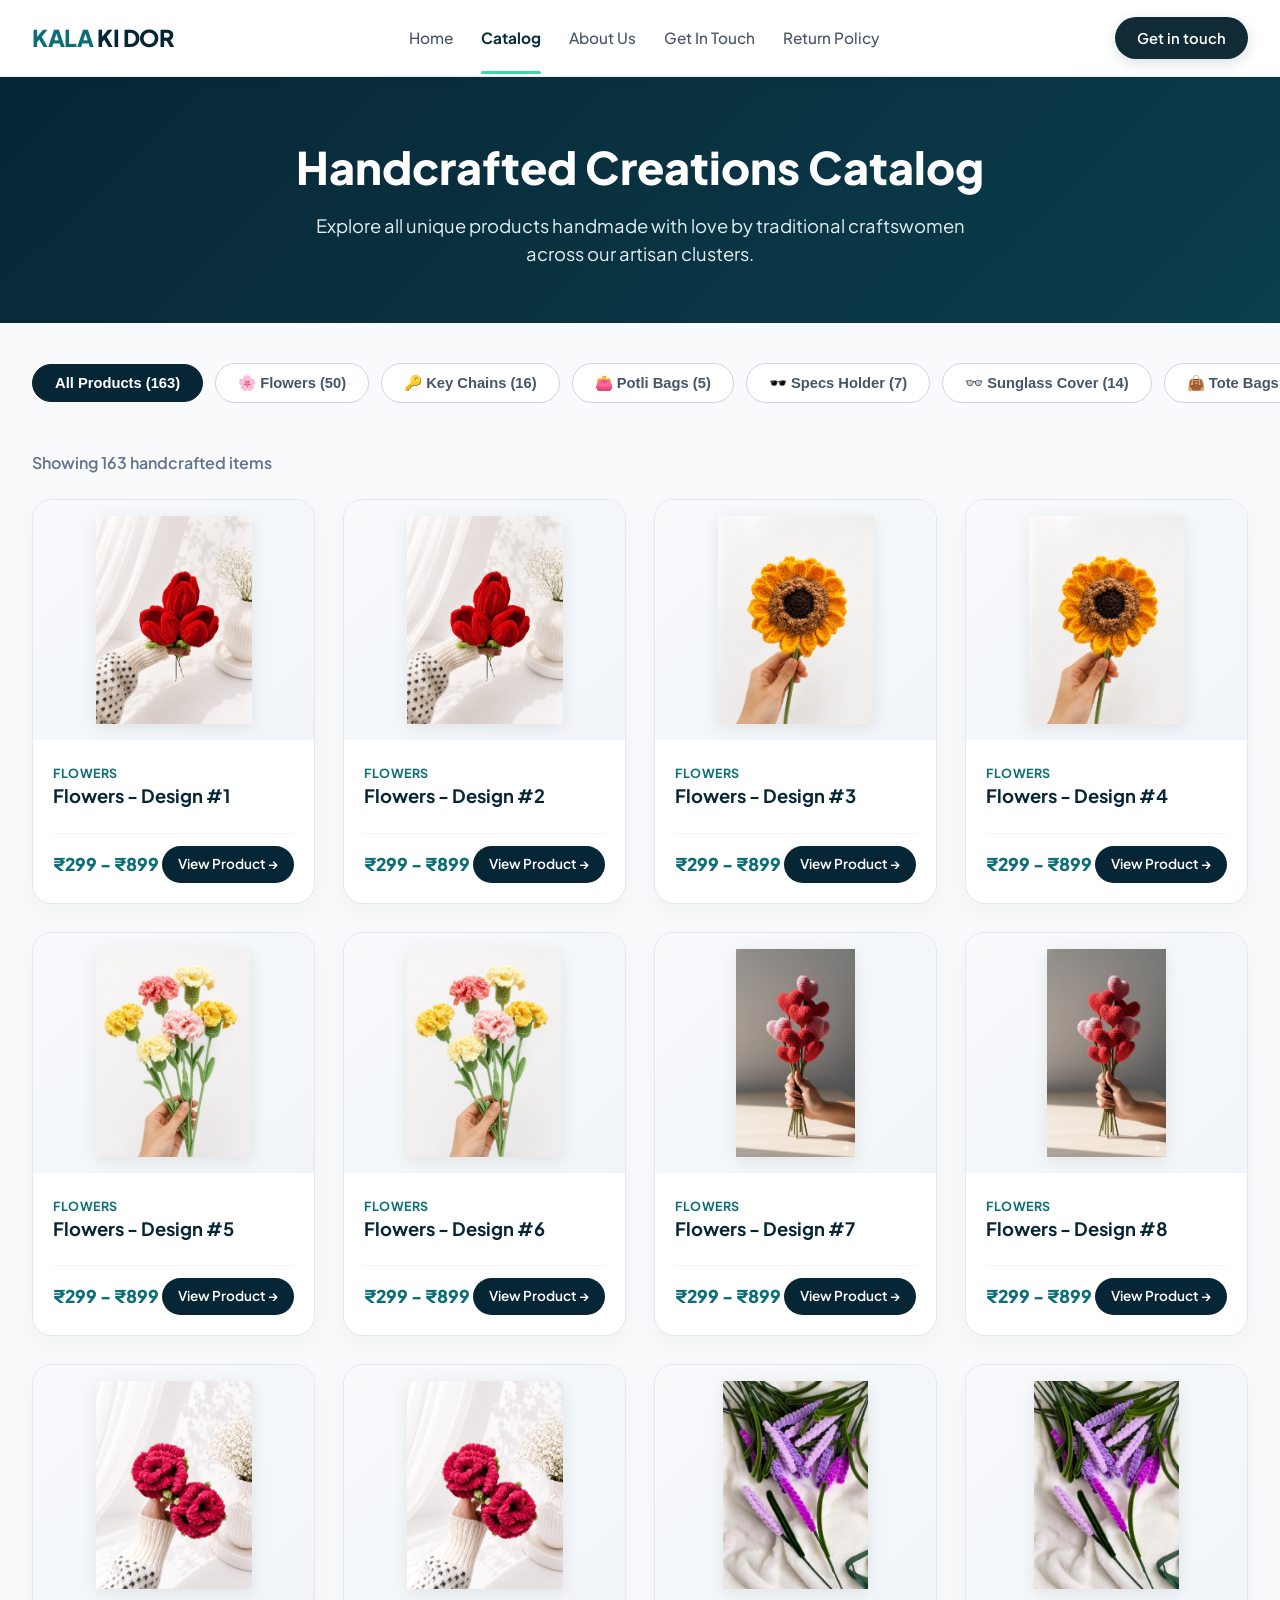
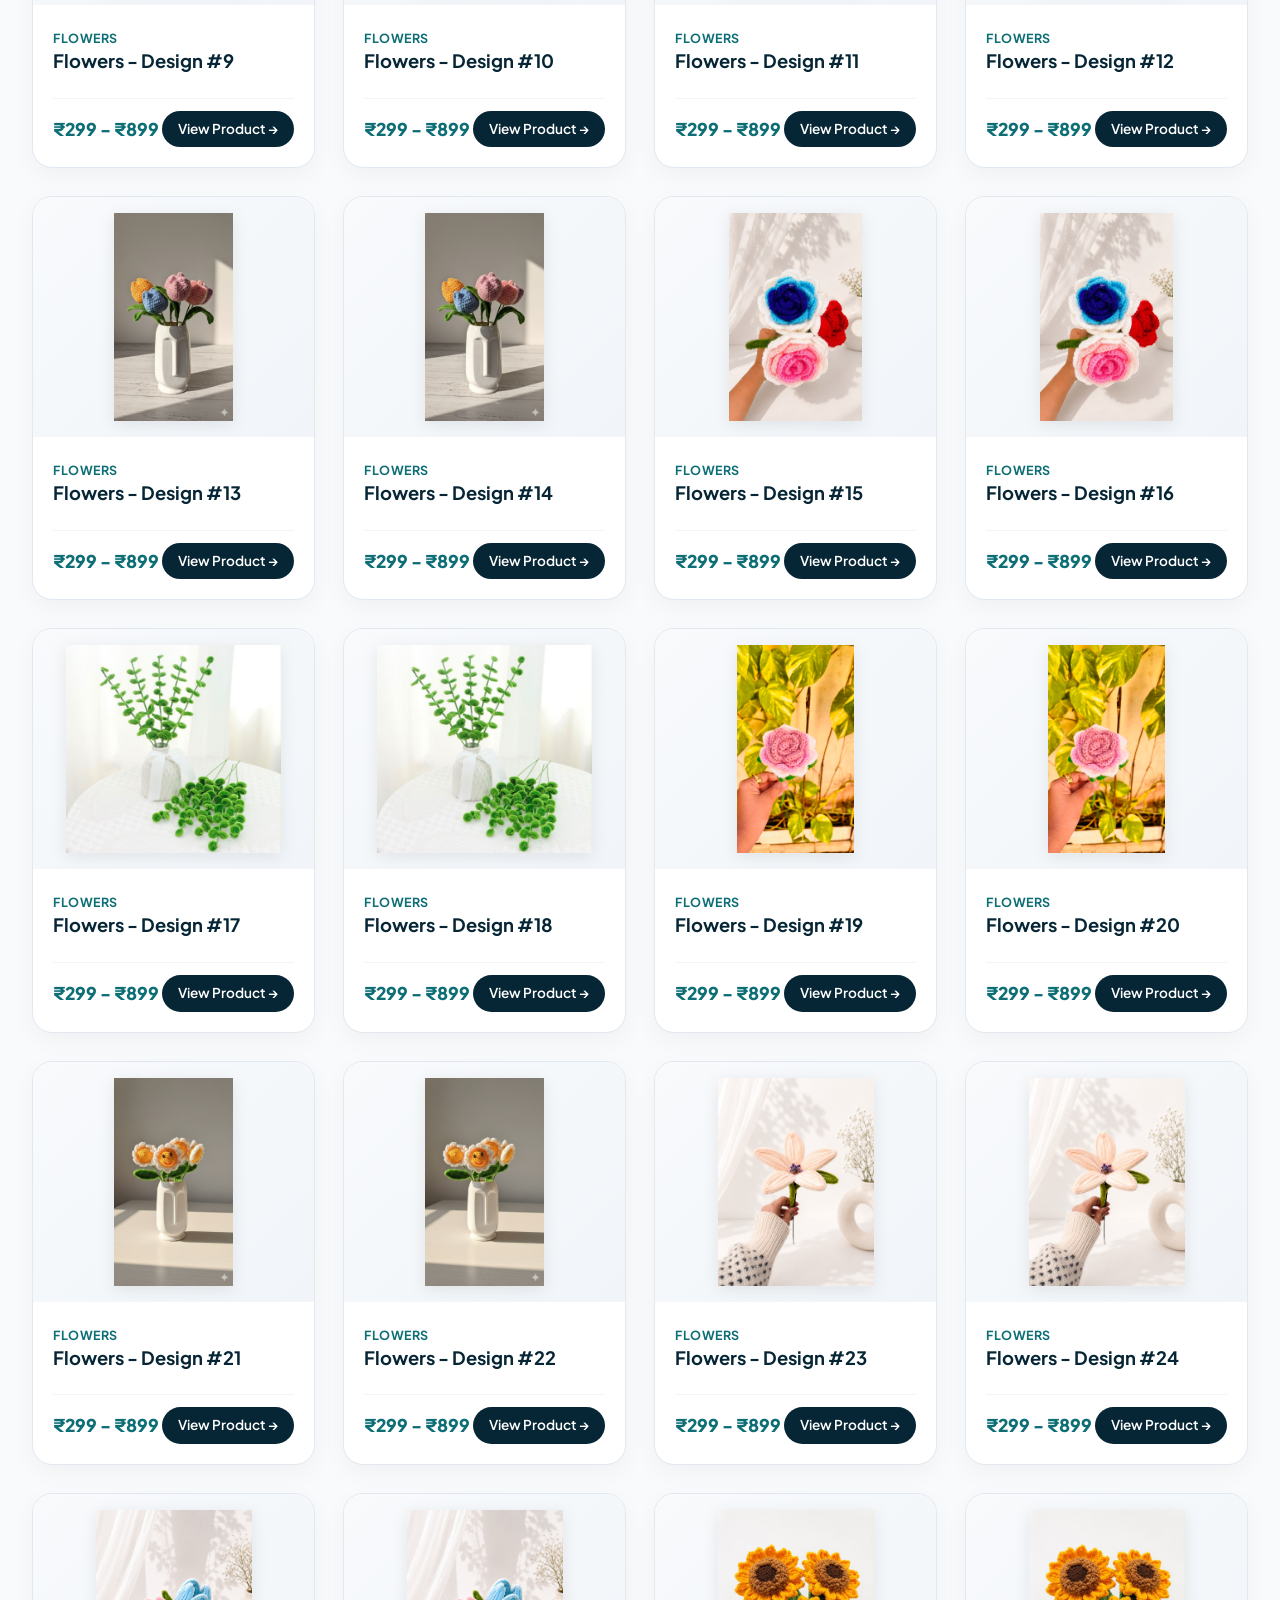
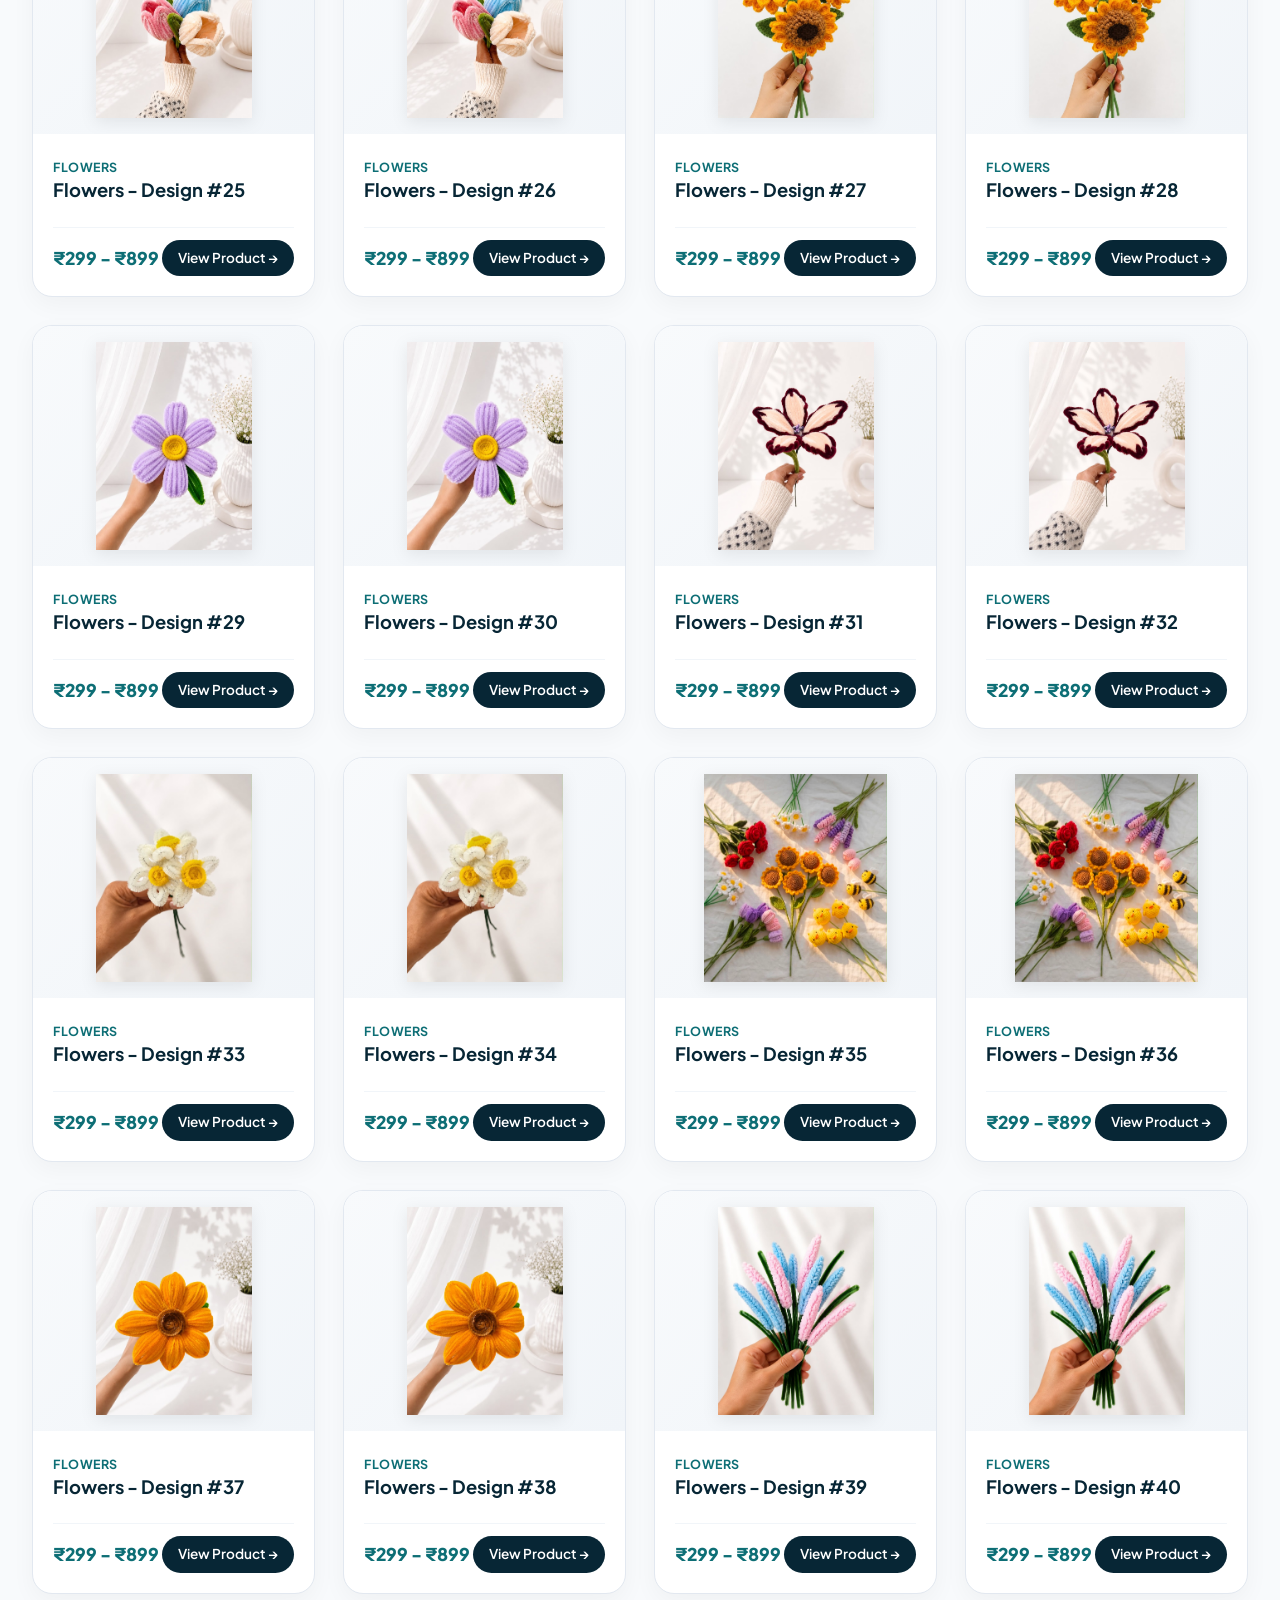
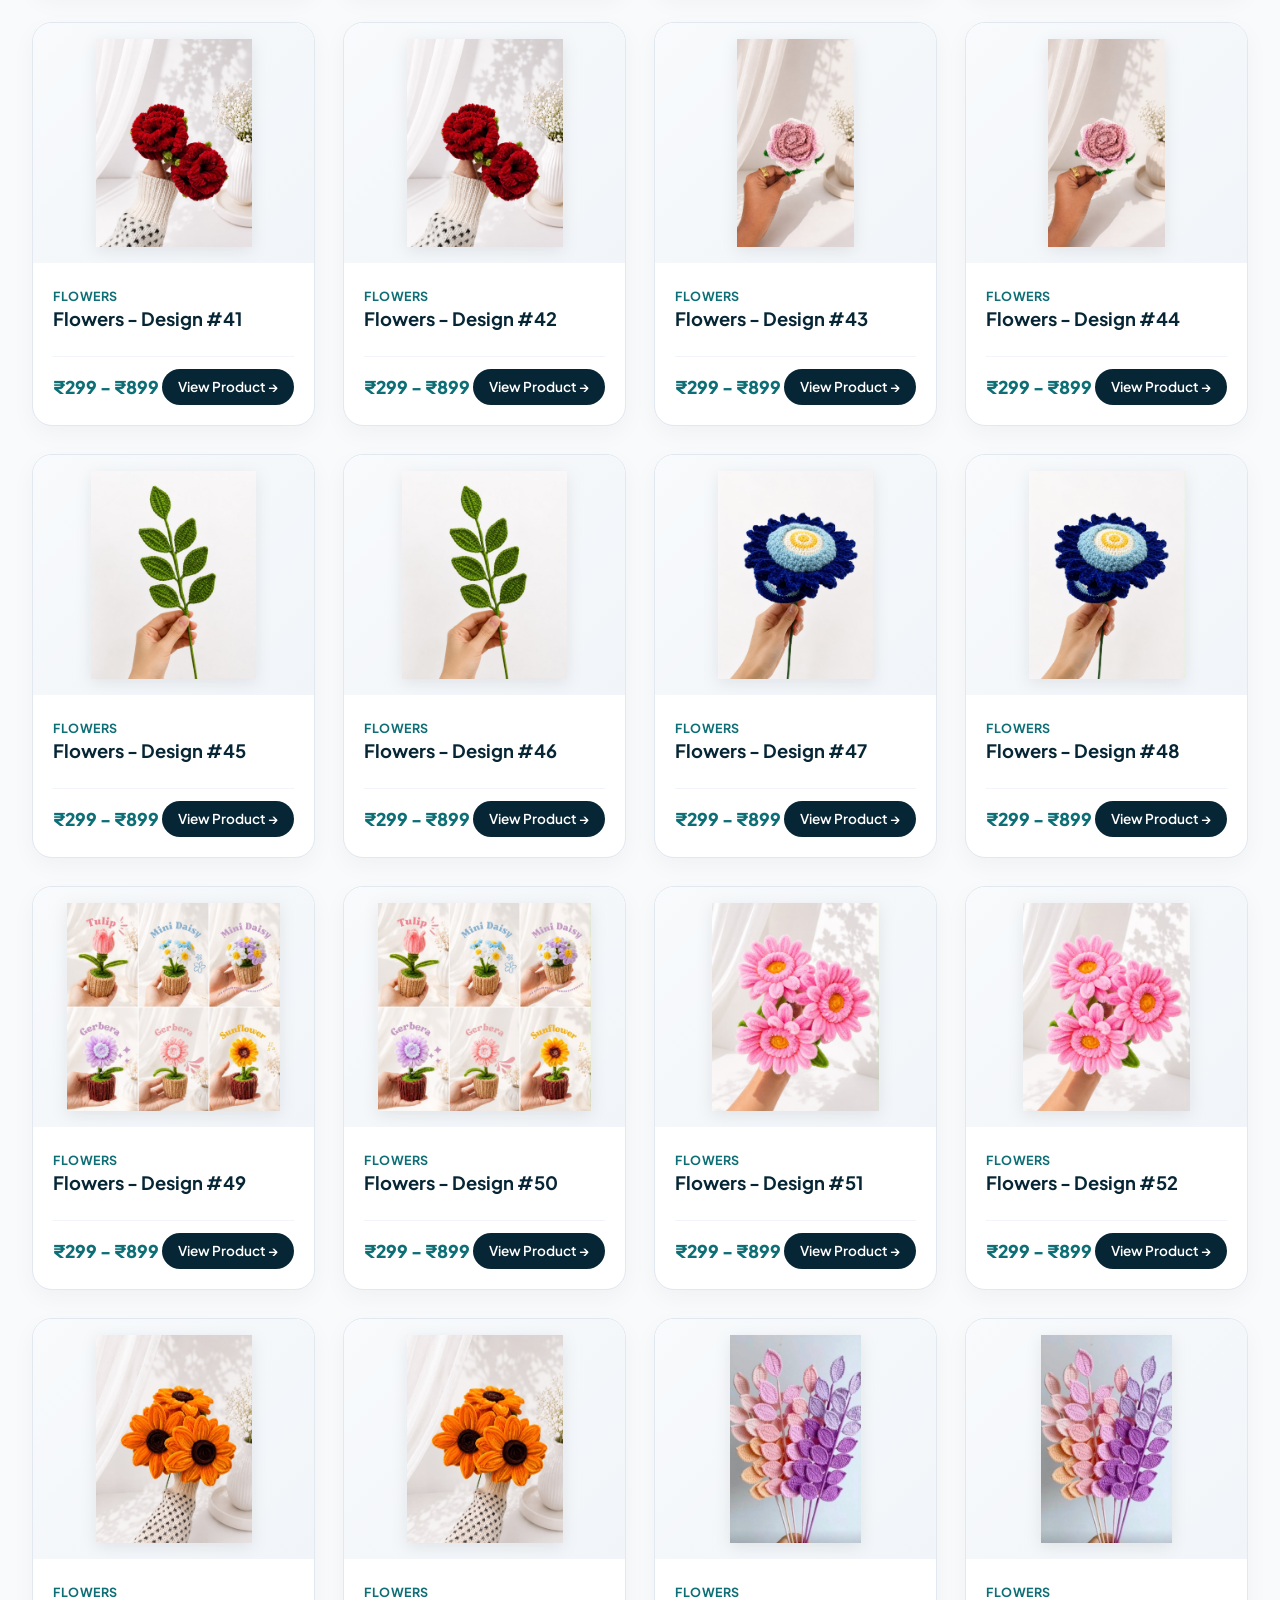
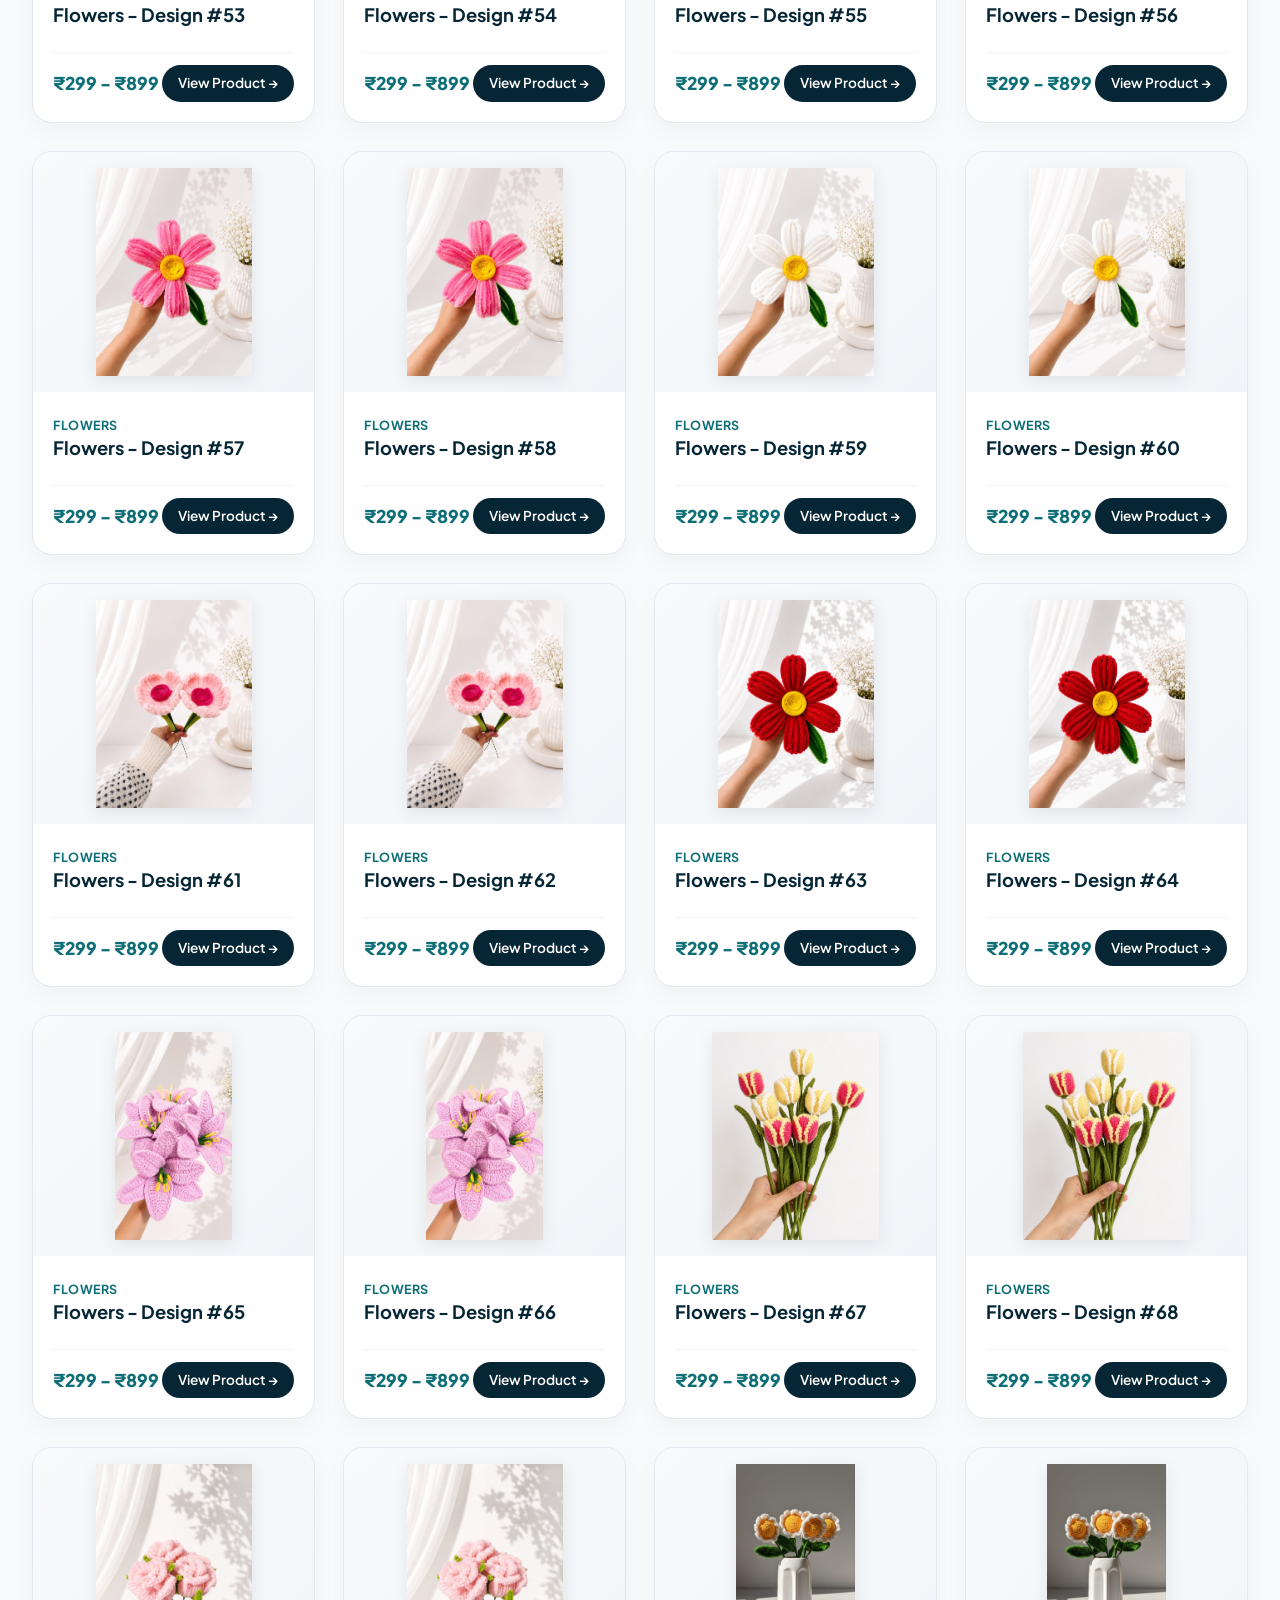
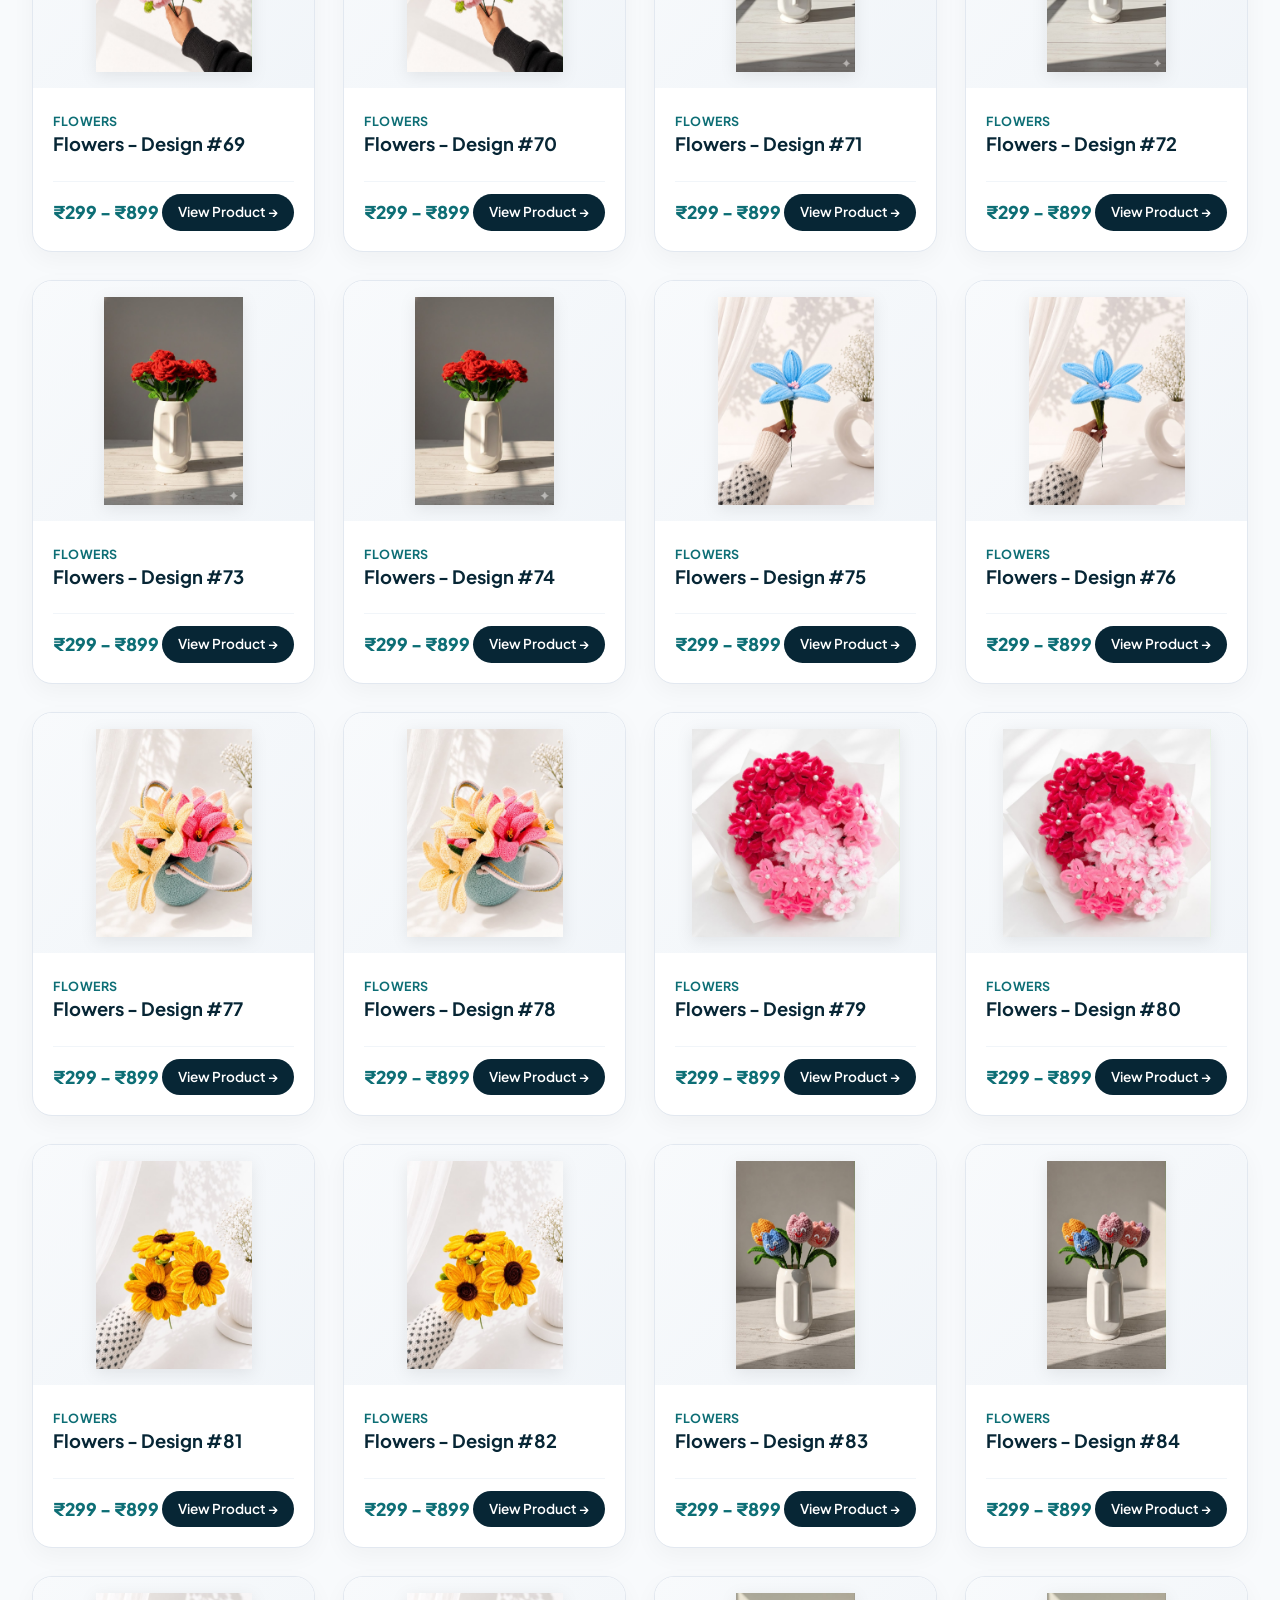
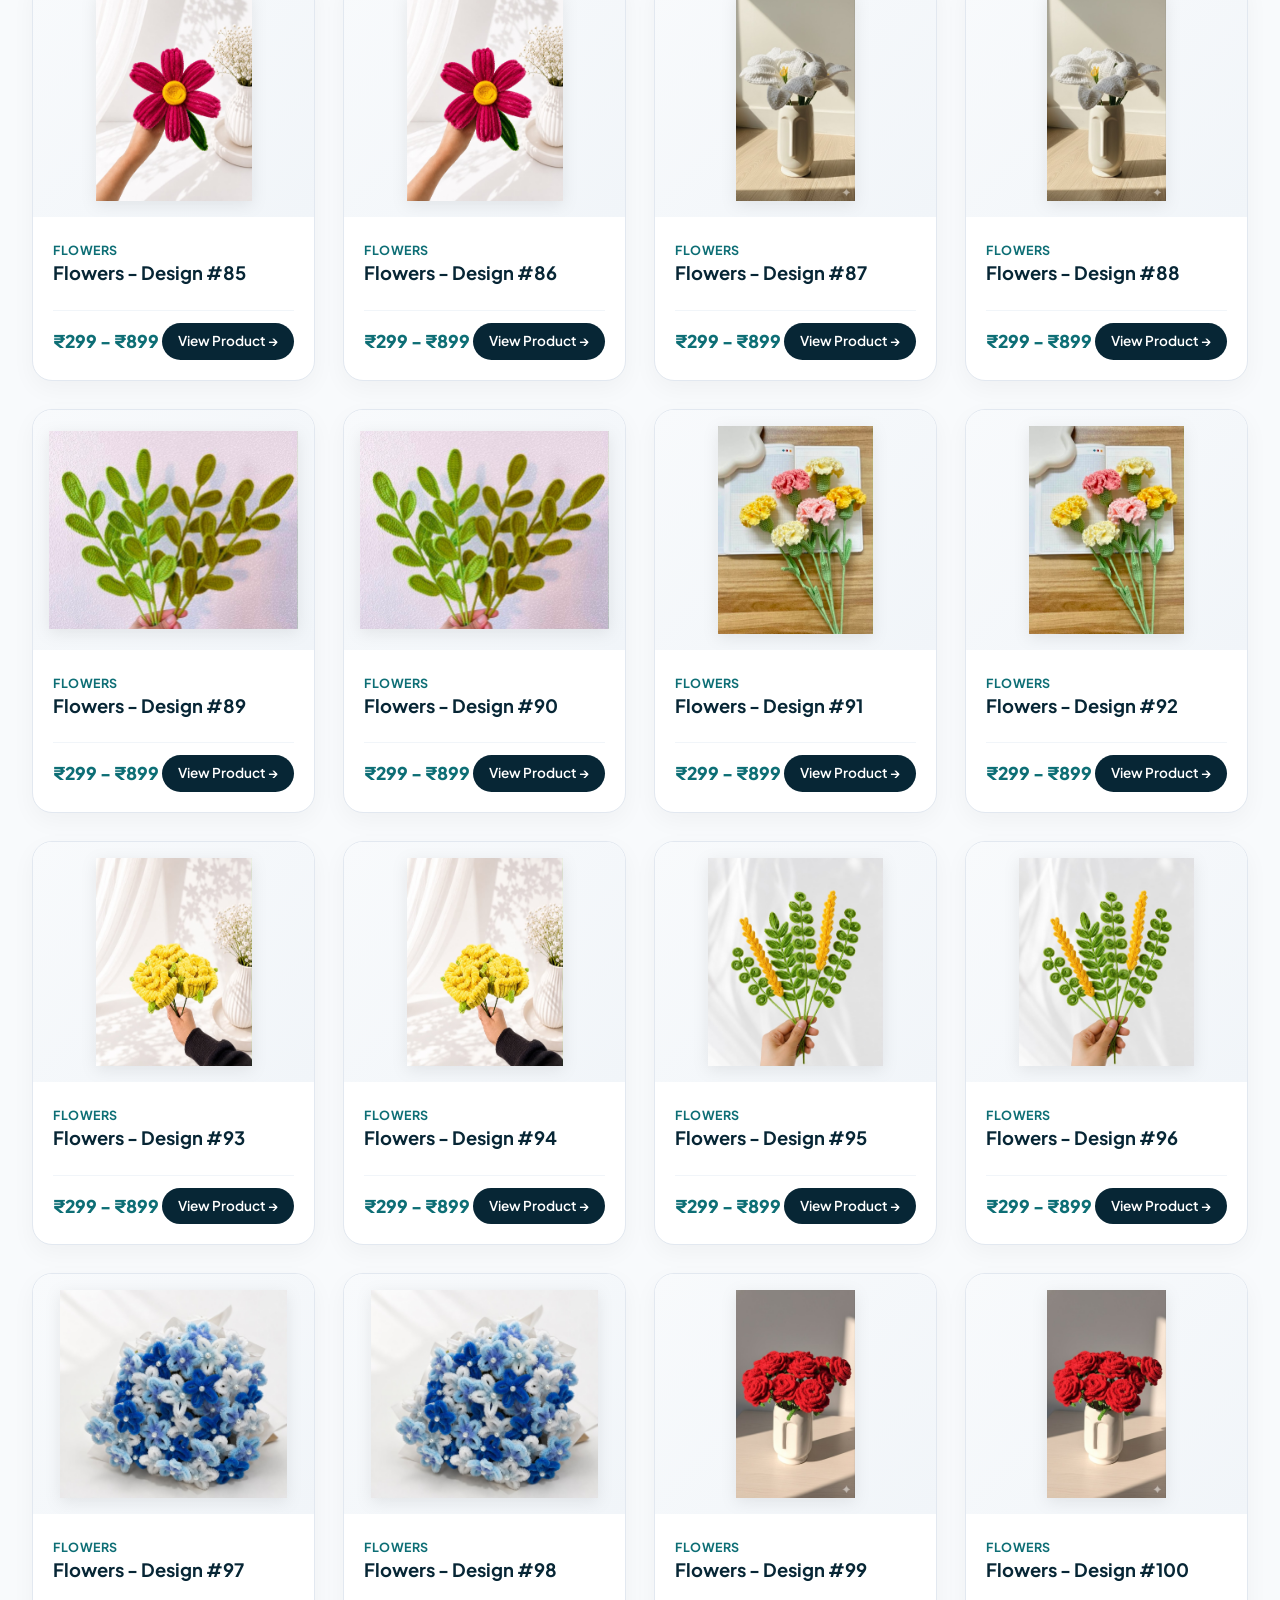
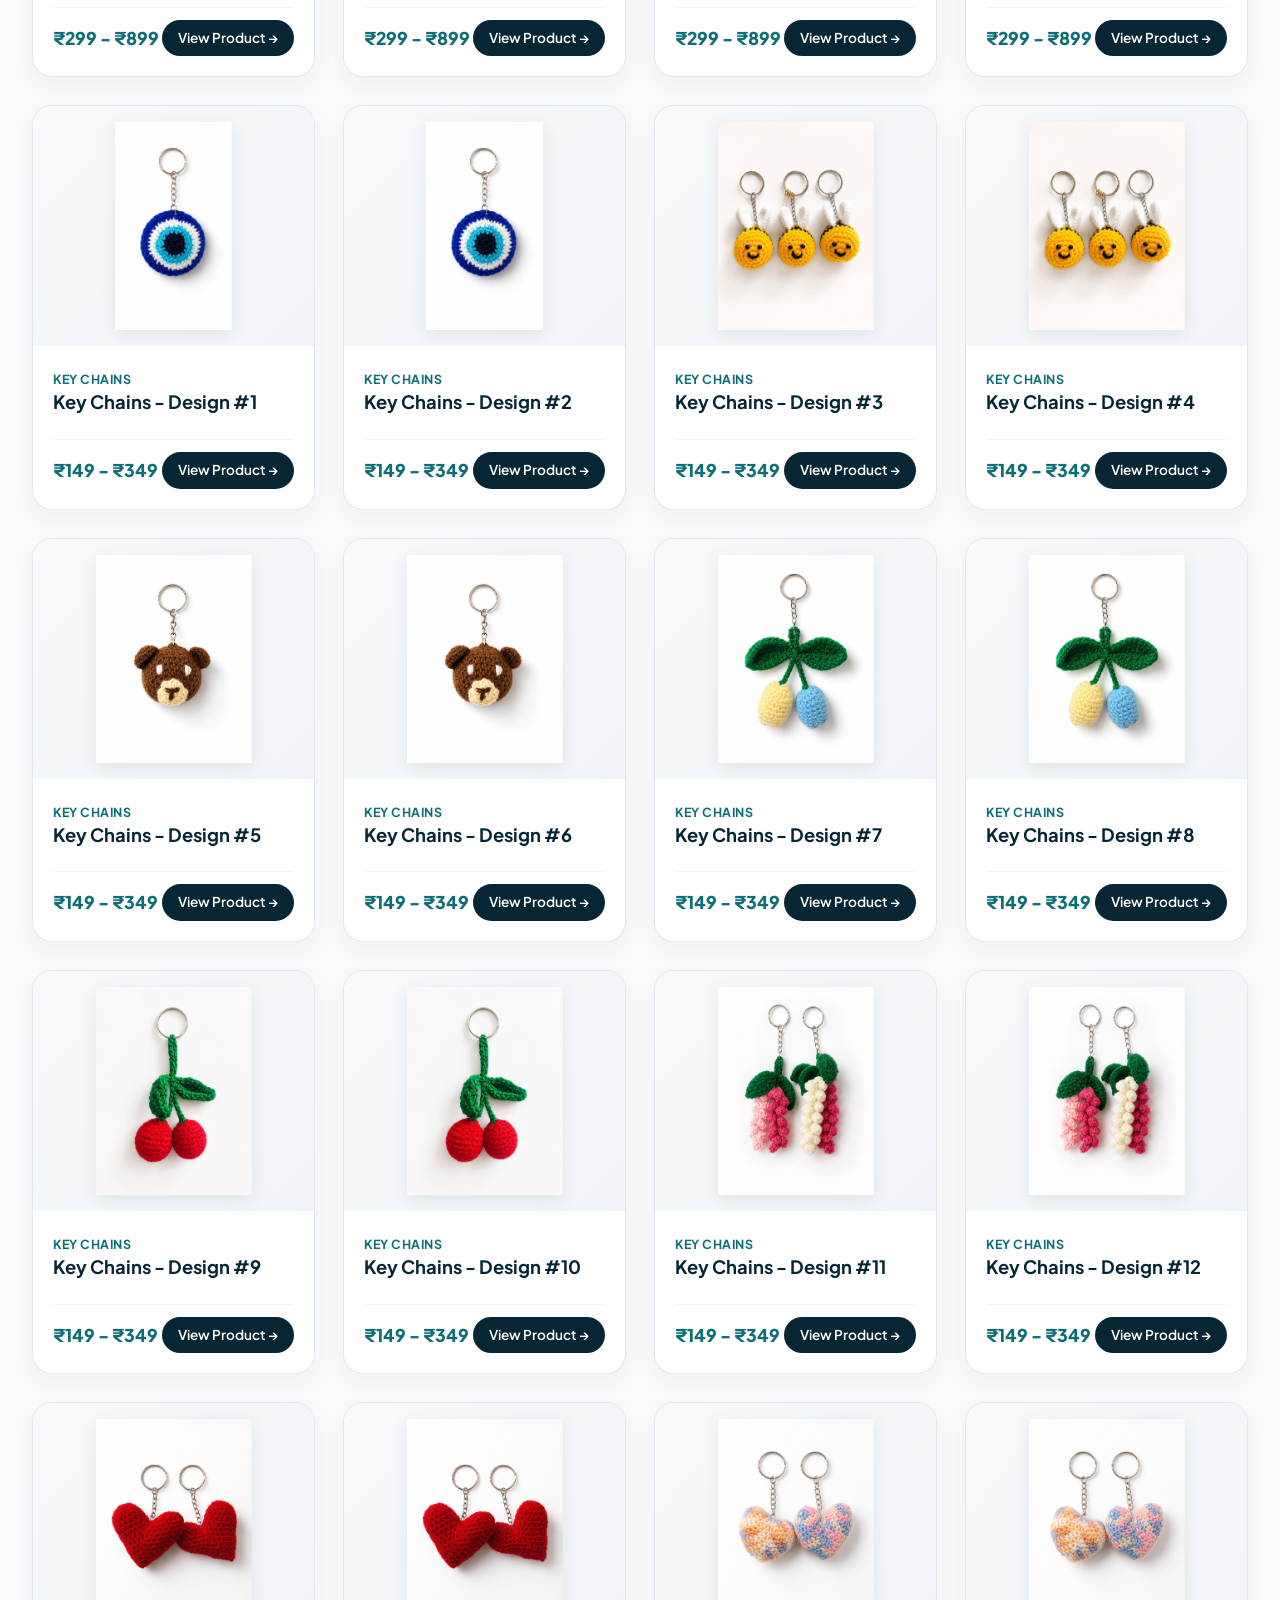
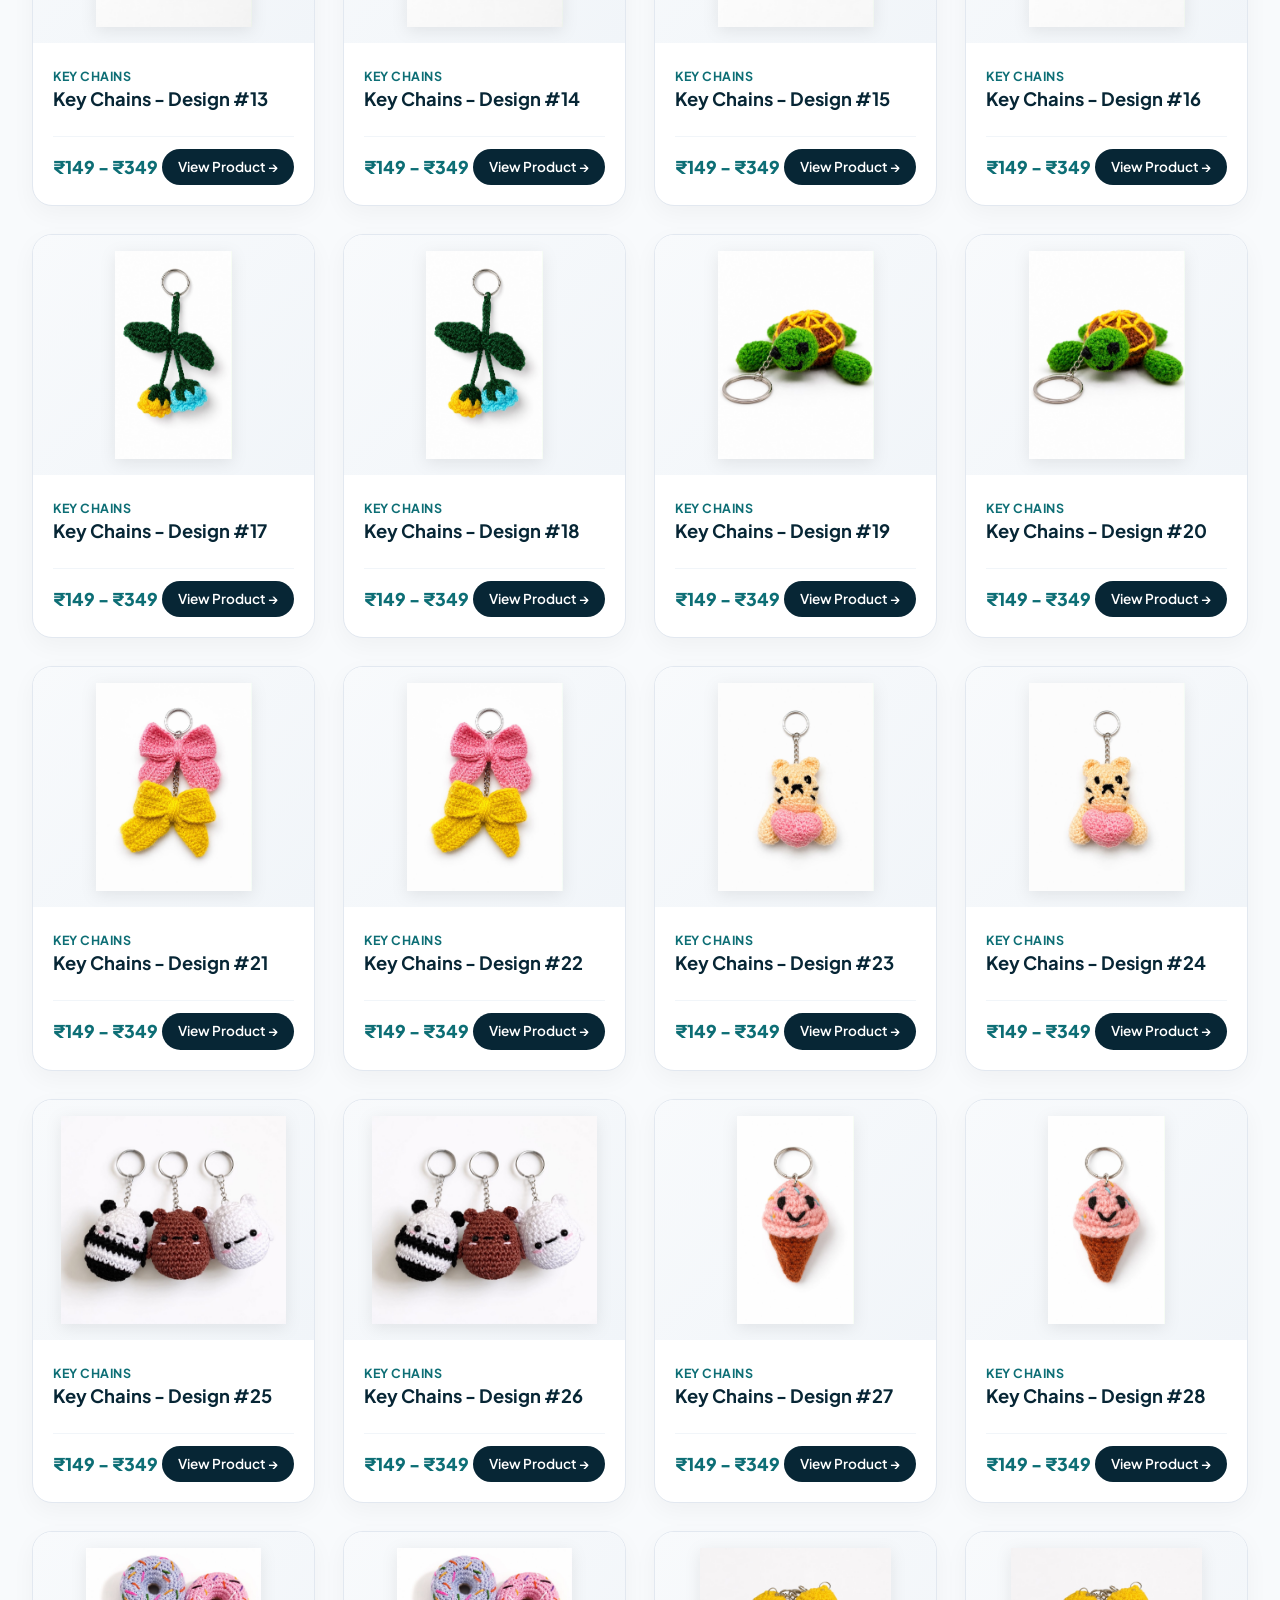
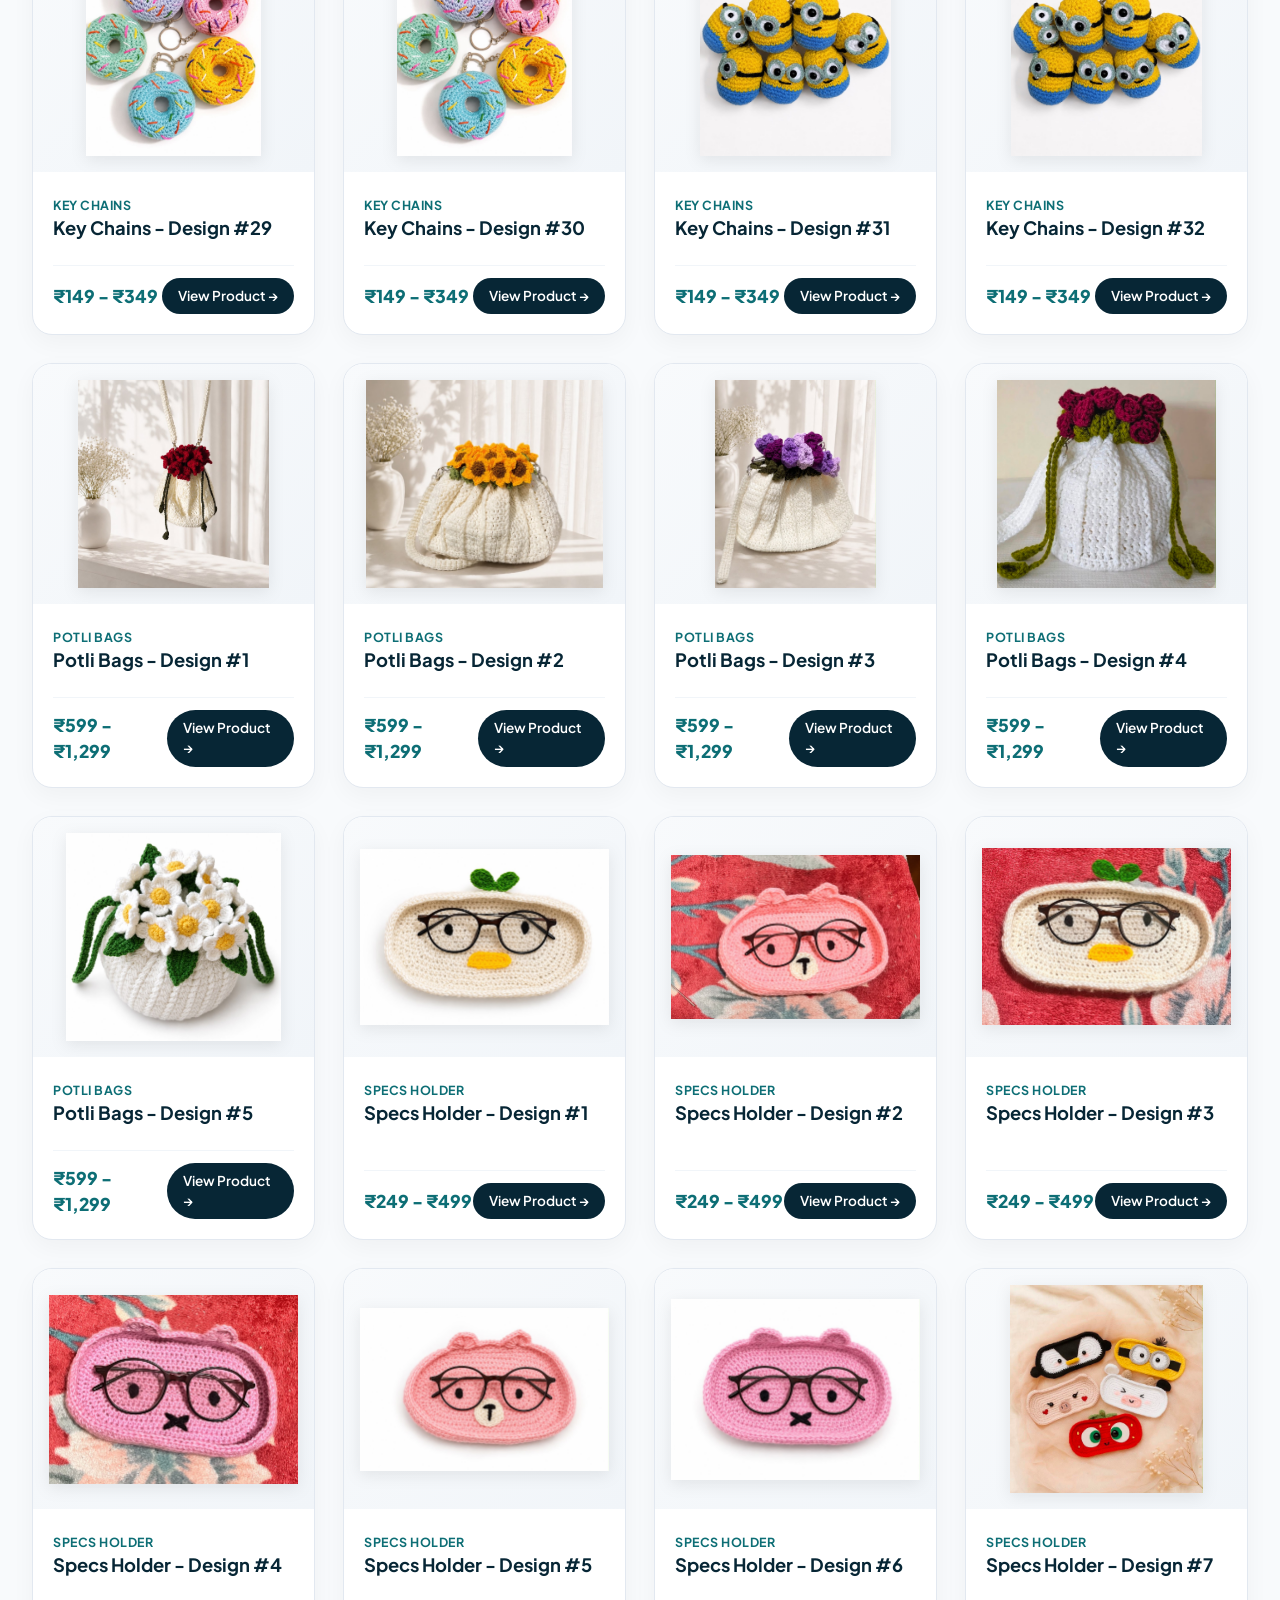
==== catalog.html @ aacd8526 "Correct picture alignment with contain fit and create separate dedicated product pages for all 163 h" ====
<!DOCTYPE html>
<html lang="en">
<head>
    <meta charset="UTF-8">
    <meta name="viewport" content="width=device-width, initial-scale=1.0">
    <title>Complete Handcrafted Catalog | Kala ki Dor</title>
    <meta name="description" content="Browse all handcrafted crochet, chenille flowers, potli bags, tote bags, specs holders, sunglass covers, and keychains by Kala ki Dor.">
    <!-- Google Fonts -->
    <link rel="preconnect" href="https://fonts.googleapis.com">
    <link rel="preconnect" href="https://fonts.gstatic.com" crossorigin>
    <link href="https://fonts.googleapis.com/css2?family=Plus+Jakarta+Sans:wght@400;500;600;700;800&family=Playfair+Display:ital,wght@0,600;0,700;1,400;1,600&display=swap" rel="stylesheet">
    <!-- Custom CSS -->
    <link rel="stylesheet" href="style.css">
    <style>
        .catalog-header-banner {
            background: linear-gradient(135deg, #072635 0%, #0c3e4d 100%);
            color: #ffffff;
            padding: 56px 0;
            text-align: center;
            margin-bottom: 40px;
        }

        .catalog-header-banner h1 {
            font-size: 2.8rem;
            font-weight: 800;
            margin-bottom: 12px;
        }

        .catalog-header-banner p {
            font-size: 1.15rem;
            color: #e2f1f5;
            max-width: 650px;
            margin: 0 auto;
        }

        .catalog-filter-bar {
            max-width: 1380px;
            margin: 0 auto 36px auto;
            padding: 0 32px;
            display: flex;
            align-items: center;
            gap: 12px;
            overflow-x: auto;
            padding-bottom: 12px;
        }

        .filter-btn {
            background: #ffffff;
            border: 1px solid #cbd5e1;
            padding: 10px 22px;
            border-radius: var(--radius-pill);
            font-size: 0.92rem;
            font-weight: 600;
            color: #475569;
            cursor: pointer;
            white-space: nowrap;
            transition: var(--transition-smooth);
        }

        .filter-btn.active, .filter-btn:hover {
            background: var(--hero-bg-dark);
            color: #ffffff;
            border-color: var(--hero-bg-dark);
        }

        .catalog-grid-wrapper {
            max-width: 1380px;
            margin: 0 auto 80px auto;
            padding: 0 32px;
        }

        .catalog-results-count {
            margin-bottom: 24px;
            font-size: 1rem;
            color: #64748b;
            font-weight: 600;
        }
    </style>
</head>
<body>

    <!-- TOP TAB / NAVIGATION BAR -->
    <header class="top-nav-header">
        <div class="nav-container">
            <a href="index.html" class="brand-logo" id="brandLogo">
                <span class="logo-accent">KALA</span> KI DOR
            </a>
            <nav class="nav-tabs">
                <ul class="tab-list">
                    <li class="tab-item"><a href="index.html" class="tab-link">Home</a></li>
                    <li class="tab-item"><a href="catalog.html" class="tab-link active">Catalog</a></li>
                    <li class="tab-item"><a href="index.html#about-us-section" class="tab-link">About Us</a></li>
                    <li class="tab-item"><a href="index.html#contact" class="tab-link">Get In Touch</a></li>
                    <li class="tab-item"><a href="index.html#return-policy" class="tab-link">Return Policy</a></li>
                </ul>
            </nav>
            <div class="nav-actions">
                <a href="index.html#contact" class="get-in-touch-btn">Get in touch</a>
            </div>
        </div>
    </header>

    <!-- BANNER -->
    <section class="catalog-header-banner">
        <h1>Handcrafted Creations Catalog</h1>
        <p>Explore all unique products handmade with love by traditional craftswomen across our artisan clusters.</p>
    </section>

    <!-- FILTER BAR -->
    <div class="catalog-filter-bar" id="categoryFilterBar">
        <button class="filter-btn active" data-filter="all">All Products (163)</button>
        <button class="filter-btn" data-filter="flowers">🌸 Flowers (50)</button>
        <button class="filter-btn" data-filter="key-chains">🔑 Key Chains (16)</button>
        <button class="filter-btn" data-filter="potli-bags">👛 Potli Bags (5)</button>
        <button class="filter-btn" data-filter="specs-holder">🕶️ Specs Holder (7)</button>
        <button class="filter-btn" data-filter="sunglass-cover">👓 Sunglass Cover (14)</button>
        <button class="filter-btn" data-filter="tote-bags">👜 Tote Bags (4)</button>
        <button class="filter-btn" data-filter="toys">🧸 Toys</button>
    </div>

    <!-- PRODUCTS GRID -->
    <main class="catalog-grid-wrapper">
        <div class="catalog-results-count" id="resultsCount">Showing all handcrafted items</div>
        <div class="product-grid-container" id="catalogProductsGrid">
            <!-- Dynamic Product Cards rendered via JavaScript -->
        </div>
    </main>

    <!-- FOOTER -->
    <footer class="site-footer">
        <div class="footer-container">
            <div class="footer-brand">
                <a href="index.html" class="brand-logo"><span class="logo-accent">KALA</span> KI DOR</a>
                <p>Craft with Love, Sold for a Cause. A living tribute to Navya.</p>
            </div>
            <div class="footer-copy">
                <p>&copy; 2026 Kala ki Dor. All Rights Reserved.</p>
            </div>
        </div>
    </footer>

    <!-- Scripts -->
    <script src="products_data.js"></script>
    <script>
        document.addEventListener('DOMContentLoaded', () => {
            const grid = document.getElementById('catalogProductsGrid');
            const countLabel = document.getElementById('resultsCount');
            const filterBtns = document.querySelectorAll('.filter-btn');

            const urlParams = new URLSearchParams(window.location.search);
            const initialCategory = urlParams.get('category') || 'all';

            function renderProducts(filter) {
                grid.innerHTML = '';
                const filtered = filter === 'all' 
                    ? KALA_PRODUCTS 
                    : KALA_PRODUCTS.filter(p => p.categorySlug === filter);

                countLabel.textContent = `Showing ${filtered.length} handcrafted items`;

                filtered.forEach(prod => {
                    const card = document.createElement('div');
                    card.className = 'single-product-card';
                    card.innerHTML = `
                        <div class="card-img-wrapper">
                            <img src="${prod.image}" alt="${prod.title}" loading="lazy">
                        </div>
                        <div class="card-content">
                            <div>
                                <span class="card-category-label">${prod.category}</span>
                                <h3 class="card-product-title">${prod.title}</h3>
                            </div>
                            <div class="card-footer">
                                <span class="card-price">${prod.price}</span>
                                <a href="product-detail.html?id=${prod.id}" class="card-view-btn">View Product &rarr;</a>
                            </div>
                        </div>
                    `;
                    grid.appendChild(card);
                });
            }

            // Set active filter button
            filterBtns.forEach(btn => {
                const filter = btn.getAttribute('data-filter');
                if (filter === initialCategory) {
                    filterBtns.forEach(b => b.classList.remove('active'));
                    btn.classList.add('active');
                }

                btn.addEventListener('click', () => {
                    filterBtns.forEach(b => b.classList.remove('active'));
                    btn.classList.add('active');
                    renderProducts(filter);
                });
            });

            renderProducts(initialCategory);
        });
    </script>
</body>
</html>
---- style.css ----
/* ==========================================================================
   KALA KI DOR - PRODUCT BASED ENTERPRISE
   Design System & Stylesheet (Hero + Catalog + Product Detail + Return Policy)
   ========================================================================== */

/* 1. CSS VARIABLES & TOKENS */
:root {
    /* Color Palette */
    --color-bg-light: #f8fafc;
    --color-header-bg: #ffffff;
    --color-nav-text: #475569;
    --color-nav-active: #092c3a;
    
    /* Hero & Brand Palette */
    --hero-bg-dark: #072635;
    --hero-bg-mid: #0b3d4c;
    
    /* Buttons & Accents */
    --color-mint-accent: #3dd6ad;
    --color-mint-hover: #32be98;
    --color-chevron: #1ba984;
    --color-dark-pill: #102a36;
    --color-dark-pill-hover: #193e4f;
    
    /* Typography */
    --font-heading: 'Plus Jakarta Sans', -apple-system, BlinkMacSystemFont, sans-serif;
    --font-serif: 'Playfair Display', Georgia, serif;
    
    /* Spacing & Transitions */
    --radius-pill: 9999px;
    --radius-card: 20px;
    --radius-image: 16px;
    --transition-smooth: all 0.25s cubic-bezier(0.4, 0, 0.2, 1);
}

/* 2. BASE RESET */
*, *::before, *::after {
    box-sizing: border-box;
    margin: 0;
    padding: 0;
}

html {
    scroll-behavior: smooth;
    font-size: 16px;
}

body {
    font-family: var(--font-heading);
    background-color: var(--color-bg-light);
    color: #1e293b;
    line-height: 1.5;
    -webkit-font-smoothing: antialiased;
}

/* 3. TOP TAB NAVIGATION BAR */
.top-nav-header {
    width: 100%;
    background-color: var(--color-header-bg);
    border-bottom: 1px solid rgba(226, 232, 240, 0.8);
    position: sticky;
    top: 0;
    z-index: 100;
    box-shadow: 0 2px 10px rgba(0, 0, 0, 0.03);
}

.nav-container {
    max-width: 1380px;
    margin: 0 auto;
    padding: 0 32px;
    height: 76px;
    display: flex;
    align-items: center;
    justify-content: space-between;
}

.brand-logo {
    font-size: 1.45rem;
    font-weight: 800;
    color: var(--hero-bg-dark);
    text-decoration: none;
    letter-spacing: -0.5px;
    display: flex;
    align-items: center;
    gap: 4px;
}

.logo-accent {
    color: #0d6e75;
}

.nav-tabs {
    display: flex;
    align-items: center;
}

.tab-list {
    display: flex;
    align-items: center;
    gap: 28px;
    list-style: none;
}

.tab-item {
    position: relative;
}

.tab-link {
    text-decoration: none;
    font-size: 0.96rem;
    font-weight: 500;
    color: var(--color-nav-text);
    padding: 24px 0;
    display: flex;
    align-items: center;
    gap: 6px;
    position: relative;
    transition: var(--transition-smooth);
}

.tab-arrow {
    transition: transform 0.3s ease;
}

.tab-item.has-dropdown:hover .tab-arrow,
.mega-menu-panel.open ~ .tab-arrow {
    transform: rotate(180deg);
}

.tab-link:hover, .tab-link.active {
    color: var(--color-nav-active);
    font-weight: 700;
}

.tab-link::after {
    content: '';
    position: absolute;
    bottom: 0;
    left: 0;
    width: 0%;
    height: 3px;
    background-color: var(--color-mint-accent);
    border-radius: 2px;
    transition: var(--transition-smooth);
}

.tab-link.active::after,
.tab-link:hover::after {
    width: 100%;
}

.nav-actions {
    display: flex;
    align-items: center;
    gap: 20px;
}

.search-btn {
    background: transparent;
    border: none;
    color: var(--color-nav-text);
    cursor: pointer;
    padding: 8px;
    border-radius: 50%;
    display: flex;
    align-items: center;
    justify-content: center;
    transition: var(--transition-smooth);
}

.search-btn:hover {
    background-color: #f1f5f9;
    color: var(--hero-bg-dark);
    transform: scale(1.05);
}

.get-in-touch-btn {
    background-color: var(--color-dark-pill);
    color: #ffffff;
    text-decoration: none;
    font-size: 0.92rem;
    font-weight: 600;
    padding: 10px 22px;
    border-radius: var(--radius-pill);
    display: inline-flex;
    align-items: center;
    gap: 10px;
    transition: var(--transition-smooth);
    box-shadow: 0 4px 14px rgba(16, 42, 54, 0.15);
}

.get-in-touch-btn .btn-icon {
    color: var(--color-mint-accent);
    display: flex;
    align-items: center;
}

.get-in-touch-btn:hover {
    background-color: var(--color-dark-pill-hover);
    transform: translateY(-1px);
    box-shadow: 0 6px 18px rgba(16, 42, 54, 0.25);
}

/* MEGA MENU PANEL */
.mega-menu-panel {
    position: absolute;
    top: 76px;
    left: 0;
    width: 100%;
    background-color: #ffffff;
    border-top: 1px solid #e2e8f0;
    box-shadow: 0 20px 40px rgba(0, 0, 0, 0.08);
    display: none;
    opacity: 0;
    visibility: hidden;
    transform: translateY(-10px);
    transition: opacity 0.25s ease, transform 0.25s ease, visibility 0.25s ease;
    z-index: 90;
}

.mega-menu-panel.open {
    display: block;
    opacity: 1;
    visibility: visible;
    transform: translateY(0);
}

.mega-menu-container {
    max-width: 1380px;
    margin: 0 auto;
    padding: 36px 32px 48px 32px;
    display: grid;
    grid-template-columns: repeat(3, 1fr);
    gap: 40px;
}

.mega-column-title {
    font-size: 1.15rem;
    font-weight: 700;
    color: var(--hero-bg-dark);
    padding-bottom: 8px;
    margin-bottom: 20px;
    display: inline-block;
    position: relative;
}

.mega-column-title.active-underline::after {
    content: '';
    position: absolute;
    bottom: 0;
    left: 0;
    width: 100%;
    height: 3px;
    background-color: var(--color-chevron);
    border-radius: 2px;
}

.mega-sub-list {
    list-style: none;
    display: flex;
    flex-direction: column;
    gap: 12px;
}

.mega-sub-list a {
    text-decoration: none;
    color: #334155;
    font-size: 0.94rem;
    font-weight: 500;
    display: flex;
    align-items: center;
    gap: 10px;
    transition: var(--transition-smooth);
}

.mega-sub-list a .chevron {
    color: var(--color-chevron);
    font-weight: 700;
    font-size: 1rem;
    transition: transform 0.2s ease;
}

.mega-sub-list a:hover {
    color: var(--hero-bg-dark);
    font-weight: 600;
    transform: translateX(4px);
}

/* HERO SECTION */
.hero-wrapper {
    max-width: 1380px;
    margin: 24px auto 40px auto;
    padding: 0 32px;
}

.hero-card {
    position: relative;
    border-radius: var(--radius-card);
    overflow: hidden;
    color: #ffffff;
    box-shadow: 0 20px 45px rgba(7, 38, 53, 0.35);
    padding: 64px 64px 36px 64px;
    min-height: 520px;
    display: flex;
    flex-direction: column;
    justify-content: space-between;
    
    background-image: url('images/hero-craft.jpg');
    background-size: cover;
    background-position: 38% 30%;
    background-repeat: no-repeat;
}

.hero-card-overlay {
    position: absolute;
    inset: 0;
    background: 
        radial-gradient(
            circle at 58% 42%,
            rgba(255, 255, 255, 0.12) 0%,
            rgba(7, 38, 53, 0.45) 35%,
            rgba(5, 22, 31, 0.88) 75%,
            rgba(3, 15, 22, 0.96) 100%
        ),
        linear-gradient(
            90deg, 
            rgba(3, 15, 22, 0.94) 0%, 
            rgba(5, 24, 33, 0.85) 45%, 
            rgba(7, 38, 53, 0.35) 65%, 
            rgba(4, 20, 28, 0.65) 100%
        );
    z-index: 1;
}

.grid-overlay-bg {
    position: absolute;
    top: 0;
    left: 10%;
    width: 45%;
    height: 100%;
    background-image: 
        linear-gradient(to right, rgba(255, 255, 255, 0.05) 1px, transparent 1px),
        linear-gradient(to bottom, rgba(255, 255, 255, 0.05) 1px, transparent 1px);
    background-size: 44px 44px;
    pointer-events: none;
    z-index: 2;
    mask-image: linear-gradient(to right, rgba(0,0,0,1), rgba(0,0,0,0));
}

.hero-content-grid {
    position: relative;
    z-index: 3;
    display: grid;
    grid-template-columns: 1.25fr 0.75fr;
    gap: 40px;
    align-items: center;
}

.hero-text-container {
    max-width: 620px;
}

.text-glass-badge {
    display: inline-flex;
    align-items: center;
    gap: 8px;
    background: rgba(61, 214, 173, 0.18);
    border: 1px solid rgba(61, 214, 173, 0.4);
    backdrop-filter: blur(12px);
    color: var(--color-mint-accent);
    padding: 6px 16px;
    border-radius: var(--radius-pill);
    font-size: 0.85rem;
    font-weight: 700;
    letter-spacing: 1px;
    text-transform: uppercase;
    margin-bottom: 20px;
    box-shadow: 0 4px 12px rgba(0, 0, 0, 0.3);
}

.main-headline {
    font-size: 3.4rem;
    font-weight: 800;
    line-height: 1.1;
    letter-spacing: -0.8px;
    color: #ffffff;
    margin-bottom: 24px;
    text-transform: uppercase;
    text-shadow: 0 4px 24px rgba(0, 0, 0, 0.9), 0 2px 6px rgba(0, 0, 0, 0.95);
}

.sub-headline {
    font-size: 1.22rem;
    font-weight: 500;
    color: #f1f8fa;
    line-height: 1.6;
    margin-bottom: 38px;
    text-shadow: 0 2px 12px rgba(0, 0, 0, 0.9);
}

.hero-cta-wrapper {
    display: flex;
    align-items: center;
}

.mint-pill-btn {
    background-color: var(--color-mint-accent);
    color: #072635;
    font-size: 1.05rem;
    font-weight: 700;
    text-decoration: none;
    padding: 14px 32px;
    border-radius: var(--radius-pill);
    display: inline-flex;
    align-items: center;
    justify-content: center;
    gap: 8px;
    transition: var(--transition-smooth);
    box-shadow: 0 8px 25px rgba(61, 214, 173, 0.4);
    border: none;
    cursor: pointer;
}

.mint-pill-btn:hover {
    background-color: var(--color-mint-hover);
    transform: translateY(-2px);
    box-shadow: 0 12px 30px rgba(61, 214, 173, 0.55);
}

.hero-image-container {
    display: flex;
    justify-content: flex-end;
    align-items: center;
}

.limelight-badge-card {
    background: rgba(7, 33, 45, 0.65);
    backdrop-filter: blur(14px);
    border: 1px solid rgba(61, 214, 173, 0.3);
    padding: 18px 22px;
    border-radius: var(--radius-image);
    max-width: 280px;
    box-shadow: 0 16px 36px rgba(0, 0, 0, 0.4);
}

.limelight-badge-card h3 {
    font-size: 1.02rem;
    font-weight: 700;
    color: var(--color-mint-accent);
    margin-bottom: 4px;
}

.limelight-badge-card p {
    font-size: 0.86rem;
    color: #e2e8f0;
    line-height: 1.4;
}

.hero-footer-bar {
    position: relative;
    z-index: 3;
    margin-top: 40px;
    display: flex;
    align-items: center;
    justify-content: space-between;
}

.slider-indicators {
    display: flex;
    align-items: center;
    gap: 8px;
}

.dot-indicator {
    width: 10px;
    height: 10px;
    border-radius: 50%;
    background-color: rgba(255, 255, 255, 0.4);
    border: none;
    cursor: pointer;
    transition: var(--transition-smooth);
}

.dot-indicator.active-pill {
    width: 34px;
    height: 10px;
    border-radius: var(--radius-pill);
    background-color: var(--color-mint-accent);
}

.need-help-floating {
    display: flex;
    align-items: center;
}

.need-help-pill {
    background-color: var(--color-mint-accent);
    color: #072635;
    border: none;
    padding: 6px 20px 6px 8px;
    border-radius: var(--radius-pill);
    display: inline-flex;
    align-items: center;
    gap: 10px;
    font-size: 0.92rem;
    font-weight: 700;
    cursor: pointer;
    transition: var(--transition-smooth);
    box-shadow: 0 4px 14px rgba(0, 0, 0, 0.25);
}

.avatar-circle {
    width: 34px;
    height: 34px;
    border-radius: 50%;
    overflow: hidden;
    display: block;
    border: 2px solid #072635;
}

.avatar-circle img {
    width: 100%;
    height: 100%;
    object-fit: cover;
}

/* ABOUT US SECTION */
.about-us-section {
    padding: 72px 0 56px 0;
    background: linear-gradient(180deg, #f8fafc 0%, #ffffff 100%);
    border-top: 1px solid #e2e8f0;
    border-bottom: 1px solid #e2e8f0;
}

.about-container {
    max-width: 1080px;
    margin: 0 auto;
    padding: 0 24px;
    text-align: center;
}

.about-header-badge {
    display: inline-block;
    background-color: rgba(13, 110, 117, 0.08);
    color: #0d6e75;
    font-size: 0.85rem;
    font-weight: 700;
    text-transform: uppercase;
    letter-spacing: 1.2px;
    padding: 6px 18px;
    border-radius: var(--radius-pill);
    margin-bottom: 16px;
}

.about-main-title {
    font-size: 2.8rem;
    font-weight: 800;
    color: var(--hero-bg-dark);
    margin-bottom: 16px;
    letter-spacing: -0.5px;
}

.about-sub-tagline {
    font-size: 1.25rem;
    color: #475569;
    max-width: 800px;
    margin: 0 auto 48px auto;
    line-height: 1.6;
}

.tribute-story-card {
    position: relative;
    background: linear-gradient(135deg, #072635 0%, #0d4352 100%);
    color: #ffffff;
    border-radius: var(--radius-card);
    padding: 56px 48px;
    box-shadow: 0 20px 45px rgba(7, 38, 53, 0.2);
    text-align: left;
    margin-bottom: 64px;
    overflow: hidden;
}

.quote-mark {
    font-family: var(--font-serif);
    font-size: 7rem;
    color: rgba(61, 214, 173, 0.15);
    position: absolute;
    top: -10px;
    left: 30px;
    line-height: 1;
    pointer-events: none;
}

.highlight-quote {
    font-family: var(--font-serif);
    font-size: 1.35rem;
    font-weight: 400;
    font-style: italic;
    line-height: 1.7;
    color: #f1f8fa;
    margin-bottom: 24px;
    position: relative;
    z-index: 2;
}

.emotional-conclusion {
    font-size: 1.15rem;
    line-height: 1.75;
    color: #cbe3eb;
    margin-bottom: 36px;
    position: relative;
    z-index: 2;
}

.founder-signature {
    display: flex;
    flex-direction: column;
    gap: 4px;
    position: relative;
    z-index: 2;
}

.signature-line {
    width: 60px;
    height: 3px;
    background-color: var(--color-mint-accent);
    margin-bottom: 12px;
    border-radius: 2px;
}

.founder-name {
    font-size: 1.2rem;
    font-weight: 700;
    color: #ffffff;
}

.founder-role {
    font-size: 0.9rem;
    color: var(--color-mint-accent);
    font-weight: 500;
}

.pillars-container {
    margin-bottom: 64px;
}

.pillars-section-title {
    font-size: 2rem;
    font-weight: 800;
    color: var(--hero-bg-dark);
    margin-bottom: 40px;
}

.pillars-grid {
    display: grid;
    grid-template-columns: repeat(3, 1fr);
    gap: 32px;
}

.pillar-card {
    background-color: #ffffff;
    border: 1px solid #e2e8f0;
    border-radius: var(--radius-card);
    padding: 36px 28px;
    text-align: left;
    transition: var(--transition-smooth);
    box-shadow: 0 10px 25px rgba(0, 0, 0, 0.03);
}

.pillar-card:hover {
    transform: translateY(-6px);
    box-shadow: 0 18px 40px rgba(0, 0, 0, 0.08);
}

.pillar-card.highlight-pillar {
    border-top: 4px solid var(--color-chevron);
}

.pillar-icon-box {
    width: 56px;
    height: 56px;
    border-radius: 16px;
    background-color: rgba(61, 214, 173, 0.12);
    color: #0d6e75;
    display: flex;
    align-items: center;
    justify-content: center;
    margin-bottom: 24px;
}

.pillar-title {
    font-size: 1.35rem;
    font-weight: 700;
    color: var(--hero-bg-dark);
    margin-bottom: 12px;
}

.pillar-desc {
    font-size: 0.98rem;
    color: #475569;
    line-height: 1.6;
}

.movement-cta-card {
    background: linear-gradient(135deg, #0f4c5c 0%, #072635 100%);
    border-radius: var(--radius-card);
    padding: 48px;
    color: #ffffff;
    box-shadow: 0 16px 36px rgba(15, 76, 92, 0.25);
    text-align: center;
}

.movement-content h3 {
    font-size: 2.1rem;
    font-weight: 800;
    margin-bottom: 16px;
}

.movement-content p {
    font-size: 1.1rem;
    color: #e2f1f5;
    max-width: 680px;
    margin: 0 auto 32px auto;
    line-height: 1.6;
}

.movement-actions {
    display: flex;
    align-items: center;
    justify-content: center;
    gap: 20px;
}

.outline-pill-btn {
    border: 2px solid var(--color-mint-accent);
    color: #ffffff;
    font-size: 1.02rem;
    font-weight: 700;
    text-decoration: none;
    padding: 13px 32px;
    border-radius: var(--radius-pill);
    transition: var(--transition-smooth);
}

.outline-pill-btn:hover {
    background-color: var(--color-mint-accent);
    color: #072635;
    transform: translateY(-2px);
}

/* 4. PRODUCT CATEGORIES SECTION (MAIN HOME PAGE) */
.categories-section {
    margin-top: 56px;
    padding: 32px 0;
}

.section-header {
    text-align: center;
    margin-bottom: 40px;
}

.section-header h2 {
    font-size: 2.2rem;
    font-weight: 800;
    color: var(--hero-bg-dark);
    margin-bottom: 10px;
    letter-spacing: -0.5px;
}

.section-header p {
    font-size: 1.05rem;
    color: #64748b;
    max-width: 600px;
    margin: 0 auto;
}

.category-columns-grid {
    display: grid;
    grid-template-columns: repeat(3, 1fr);
    gap: 32px;
}

.category-card {
    background-color: #ffffff;
    border-radius: var(--radius-card);
    padding: 36px 32px;
    box-shadow: 0 10px 30px rgba(0, 0, 0, 0.04);
    border: 1px solid #e2e8f0;
    transition: var(--transition-smooth);
}

.category-card:hover {
    transform: translateY(-4px);
    box-shadow: 0 16px 36px rgba(0, 0, 0, 0.08);
}

.category-card.highlight-card {
    border-top: 4px solid var(--color-chevron);
}

.category-card-header h3 {
    font-size: 1.45rem;
    font-weight: 700;
    color: var(--hero-bg-dark);
    margin-bottom: 8px;
}

.header-underline {
    width: 80px;
    height: 3px;
    background-color: var(--color-chevron);
    border-radius: 2px;
    margin-bottom: 24px;
}

.sub-category-list {
    list-style: none;
    display: flex;
    flex-direction: column;
    gap: 14px;
}

.sub-category-list a {
    text-decoration: none;
    color: #334155;
    font-size: 1rem;
    font-weight: 500;
    display: flex;
    align-items: center;
    gap: 12px;
    transition: var(--transition-smooth);
}

.sub-category-list a .chev {
    color: var(--color-chevron);
    font-weight: 800;
    font-size: 1.1rem;
    transition: transform 0.2s ease;
}

.sub-category-list a:hover {
    color: var(--hero-bg-dark);
    font-weight: 700;
    transform: translateX(4px);
}

/* 5. PERFECT PICTURE ALIGNMENT & INDIVIDUAL PRODUCT STYLES */
.product-page-wrapper {
    max-width: 1240px;
    margin: 40px auto 80px auto;
    padding: 0 32px;
}

.product-nav-header {
    display: flex;
    align-items: center;
    justify-content: space-between;
    margin-bottom: 28px;
}

.breadcrumb {
    display: flex;
    align-items: center;
    gap: 10px;
    font-size: 0.94rem;
    color: #64748b;
}

.breadcrumb a {
    color: #0d6e75;
    text-decoration: none;
    font-weight: 600;
}

.product-pager-buttons {
    display: flex;
    align-items: center;
    gap: 10px;
}

.pager-btn {
    background: #ffffff;
    border: 1px solid #cbd5e1;
    color: var(--hero-bg-dark);
    text-decoration: none;
    padding: 8px 16px;
    border-radius: var(--radius-pill);
    font-size: 0.88rem;
    font-weight: 600;
    display: inline-flex;
    align-items: center;
    gap: 6px;
    transition: var(--transition-smooth);
}

.pager-btn:hover {
    background: #f1f5f9;
    border-color: var(--color-chevron);
    color: #0d6e75;
}

.product-detail-card {
    background-color: #ffffff;
    border-radius: var(--radius-card);
    padding: 48px;
    box-shadow: 0 16px 40px rgba(0, 0, 0, 0.05);
    border: 1px solid #e2e8f0;
    display: grid;
    grid-template-columns: 1.15fr 0.85fr;
    gap: 56px;
    align-items: start;
}

/* CORRECTED PICTURE ALIGNMENT FRAME */
.gallery-container {
    display: flex;
    flex-direction: column;
    gap: 20px;
}

.product-gallery-frame {
    position: relative;
    width: 100%;
    height: 480px;
    border-radius: var(--radius-image);
    overflow: hidden;
    background: linear-gradient(135deg, #f8fafc 0%, #f1f5f9 100%);
    border: 1px solid #e2e8f0;
    box-shadow: 0 10px 30px rgba(0, 0, 0, 0.06);
    display: flex;
    align-items: center;
    justify-content: center;
    padding: 20px;
}

/* PRECISE CONTAIN OBJECT FIT - NO AWKWARD CROPPING */
.product-gallery-frame img {
    max-width: 100%;
    max-height: 100%;
    width: auto;
    height: auto;
    object-fit: contain;
    border-radius: 12px;
    transition: transform 0.3s ease, opacity 0.2s ease;
    filter: drop-shadow(0 6px 14px rgba(0, 0, 0, 0.12));
}

.product-gallery-frame:hover img {
    transform: scale(1.03);
}

.product-gallery-thumbnails {
    display: flex;
    gap: 12px;
    overflow-x: auto;
    padding: 6px 2px 10px 2px;
}

.thumbnail-item {
    width: 80px;
    height: 80px;
    border-radius: 12px;
    overflow: hidden;
    cursor: pointer;
    border: 2px solid transparent;
    transition: var(--transition-smooth);
    flex-shrink: 0;
    background-color: #f1f5f9;
    display: flex;
    align-items: center;
    justify-content: center;
    padding: 4px;
}

.thumbnail-item.active,
.thumbnail-item:hover {
    border-color: var(--color-chevron);
    transform: translateY(-2px);
    box-shadow: 0 4px 12px rgba(27, 169, 132, 0.2);
}

.thumbnail-item img {
    max-width: 100%;
    max-height: 100%;
    object-fit: contain;
}

.product-info-column h1 {
    font-size: 2.2rem;
    font-weight: 800;
    color: var(--hero-bg-dark);
    margin-bottom: 12px;
    line-height: 1.25;
}

.product-category-tag {
    display: inline-block;
    background-color: rgba(61, 214, 173, 0.15);
    color: #0d6e75;
    font-size: 0.85rem;
    font-weight: 700;
    text-transform: uppercase;
    letter-spacing: 1px;
    padding: 6px 14px;
    border-radius: var(--radius-pill);
    margin-bottom: 20px;
}

.product-price-box {
    display: flex;
    align-items: baseline;
    gap: 16px;
    margin-bottom: 24px;
}

.product-price {
    font-size: 1.8rem;
    font-weight: 800;
    color: #0d6e75;
}

.artisan-impact-badge {
    background-color: #f8fafc;
    border-left: 4px solid var(--color-chevron);
    padding: 16px;
    border-radius: 0 12px 12px 0;
    font-size: 0.94rem;
    color: #334155;
    margin-bottom: 24px;
    line-height: 1.5;
}

.product-description-box {
    margin-bottom: 32px;
    color: #475569;
    font-size: 1rem;
    line-height: 1.7;
}

.product-actions-box {
    display: flex;
    gap: 16px;
    flex-wrap: wrap;
    margin-bottom: 28px;
}

.order-wa-btn {
    background-color: #25d366;
    color: #ffffff;
    font-weight: 700;
    text-decoration: none;
    padding: 14px 28px;
    border-radius: var(--radius-pill);
    display: inline-flex;
    align-items: center;
    gap: 10px;
    box-shadow: 0 6px 18px rgba(37, 211, 102, 0.3);
    transition: var(--transition-smooth);
    font-size: 1rem;
}

.order-wa-btn:hover {
    background-color: #1fbe5a;
    transform: translateY(-2px);
    box-shadow: 0 10px 24px rgba(37, 211, 102, 0.4);
}

.related-products-section {
    margin-top: 64px;
}

.related-title {
    font-size: 1.7rem;
    font-weight: 800;
    color: var(--hero-bg-dark);
    margin-bottom: 24px;
}

/* 6. INDIVIDUAL PRODUCTS GRID (CATALOG PAGE & RELATED) */
.product-grid-container {
    display: grid;
    grid-template-columns: repeat(auto-fill, minmax(260px, 1fr));
    gap: 28px;
}

.single-product-card {
    background-color: #ffffff;
    border-radius: var(--radius-card);
    overflow: hidden;
    border: 1px solid #e2e8f0;
    box-shadow: 0 8px 24px rgba(0, 0, 0, 0.04);
    transition: var(--transition-smooth);
    display: flex;
    flex-direction: column;
}

.single-product-card:hover {
    transform: translateY(-6px);
    box-shadow: 0 16px 36px rgba(0, 0, 0, 0.1);
    border-color: var(--color-chevron);
}

.card-img-wrapper {
    position: relative;
    width: 100%;
    height: 240px;
    background: linear-gradient(135deg, #f8fafc 0%, #f1f5f9 100%);
    display: flex;
    align-items: center;
    justify-content: center;
    padding: 16px;
    overflow: hidden;
}

.card-img-wrapper img {
    max-width: 100%;
    max-height: 100%;
    width: auto;
    height: auto;
    object-fit: contain;
    transition: transform 0.3s ease;
    filter: drop-shadow(0 4px 8px rgba(0,0,0,0.08));
}

.single-product-card:hover .card-img-wrapper img {
    transform: scale(1.06);
}

.card-content {
    padding: 20px;
    display: flex;
    flex-direction: column;
    flex: 1;
    justify-content: space-between;
}

.card-category-label {
    font-size: 0.78rem;
    font-weight: 700;
    color: #0d6e75;
    text-transform: uppercase;
    letter-spacing: 0.5px;
    margin-bottom: 6px;
}

.card-product-title {
    font-size: 1.15rem;
    font-weight: 700;
    color: var(--hero-bg-dark);
    margin-bottom: 12px;
    line-height: 1.35;
}

.card-footer {
    display: flex;
    align-items: center;
    justify-content: space-between;
    margin-top: 12px;
    padding-top: 12px;
    border-top: 1px solid #f1f5f9;
}

.card-price {
    font-size: 1.1rem;
    font-weight: 800;
    color: #0d6e75;
}

.card-view-btn {
    background-color: var(--hero-bg-dark);
    color: #ffffff;
    text-decoration: none;
    font-size: 0.85rem;
    font-weight: 600;
    padding: 8px 16px;
    border-radius: var(--radius-pill);
    transition: var(--transition-smooth);
}

.card-view-btn:hover {
    background-color: #0c3e4d;
    transform: translateY(-1px);
}

/* 7. GET IN TOUCH SECTION */
.get-in-touch-section {
    padding: 80px 0;
    background-color: #ffffff;
    border-top: 1px solid #e2e8f0;
}

.contact-container {
    max-width: 1200px;
    margin: 0 auto;
    padding: 0 32px;
}

.contact-header {
    text-align: center;
    margin-bottom: 56px;
}

.contact-header h2 {
    font-size: 2.8rem;
    font-weight: 800;
    color: var(--hero-bg-dark);
    margin-bottom: 8px;
    letter-spacing: -0.5px;
}

.order-subtitle {
    font-size: 1.25rem;
    color: #0d6e75;
    font-style: italic;
    font-weight: 600;
}

.contact-grid {
    display: grid;
    grid-template-columns: 1.1fr 0.9fr;
    gap: 48px;
    align-items: stretch;
}

.journey-card {
    background: linear-gradient(135deg, #072635 0%, #0c3e4d 100%);
    color: #ffffff;
    border-radius: var(--radius-card);
    padding: 48px 40px;
    display: flex;
    flex-direction: column;
    justify-content: space-between;
    box-shadow: 0 16px 40px rgba(7, 38, 53, 0.2);
}

.journey-title {
    font-size: 1.8rem;
    font-weight: 800;
    margin-bottom: 16px;
    color: #ffffff;
}

.journey-desc {
    font-size: 1.1rem;
    color: #cbd5e1;
    line-height: 1.65;
    margin-bottom: 36px;
}

.inspirational-quote-box {
    background: rgba(255, 255, 255, 0.08);
    backdrop-filter: blur(10px);
    border-left: 4px solid var(--color-mint-accent);
    padding: 24px 28px;
    border-radius: 0 16px 16px 0;
    margin-bottom: 36px;
    position: relative;
}

.quote-symbol {
    font-family: var(--font-serif);
    font-size: 3rem;
    color: var(--color-mint-accent);
    position: absolute;
    top: -5px;
    left: 12px;
    opacity: 0.3;
}

.quote-text {
    font-family: var(--font-serif);
    font-size: 1.25rem;
    font-style: italic;
    color: #f1f8fa;
    margin-bottom: 16px;
    line-height: 1.5;
}

.quote-author-info strong {
    display: block;
    font-size: 1.05rem;
    color: #ffffff;
}

.author-title {
    font-size: 0.78rem;
    font-weight: 800;
    color: var(--color-mint-accent);
    letter-spacing: 1px;
}

.quick-contact-pills {
    display: flex;
    flex-direction: column;
    gap: 12px;
}

.quick-pill {
    display: inline-flex;
    align-items: center;
    justify-content: center;
    gap: 10px;
    text-decoration: none;
    padding: 12px 24px;
    border-radius: var(--radius-pill);
    font-size: 0.95rem;
    font-weight: 700;
    transition: var(--transition-smooth);
}

.whatsapp-pill {
    background-color: #25d366;
    color: #ffffff;
}

.whatsapp-pill:hover {
    background-color: #1fbe5a;
    transform: translateY(-2px);
}

.instagram-pill {
    background: linear-gradient(45deg, #f09433, #e6683c, #dc2743, #cc2366, #bc1888);
    color: #ffffff;
}

.instagram-pill:hover {
    transform: translateY(-2px);
    box-shadow: 0 6px 18px rgba(220, 39, 67, 0.3);
}

.contact-form-card {
    background-color: #ffffff;
    border: 1px solid #e2e8f0;
    border-radius: var(--radius-card);
    padding: 44px 40px;
    box-shadow: 0 12px 32px rgba(0, 0, 0, 0.05);
}

.contact-form-card h3 {
    font-size: 1.4rem;
    font-weight: 800;
    color: var(--hero-bg-dark);
    margin-bottom: 24px;
}

.form-group {
    margin-bottom: 20px;
    display: flex;
    flex-direction: column;
    gap: 6px;
}

.form-group label {
    font-size: 0.88rem;
    font-weight: 700;
    color: #334155;
}

.form-group input,
.form-group select,
.form-group textarea {
    width: 100%;
    padding: 12px 16px;
    border-radius: 12px;
    border: 1px solid #cbd5e1;
    font-family: var(--font-heading);
    font-size: 0.95rem;
    outline: none;
    transition: var(--transition-smooth);
}

.form-group input:focus,
.form-group select:focus,
.form-group textarea:focus {
    border-color: var(--color-chevron);
    box-shadow: 0 0 0 3px rgba(27, 169, 132, 0.15);
}

.submit-contact-btn {
    width: 100%;
    background-color: var(--hero-bg-dark);
    color: #ffffff;
    border: none;
    padding: 15px;
    border-radius: var(--radius-pill);
    font-size: 1rem;
    font-weight: 700;
    cursor: pointer;
    transition: var(--transition-smooth);
    box-shadow: 0 6px 18px rgba(7, 38, 53, 0.2);
}

.submit-contact-btn:hover {
    background-color: #0c3e4d;
    transform: translateY(-2px);
    box-shadow: 0 10px 24px rgba(7, 38, 53, 0.3);
}

/* 8. RETURN POLICY SECTION */
.return-policy-section {
    padding: 80px 0;
    background-color: #f8fafc;
    border-top: 1px solid #e2e8f0;
}

.policy-container {
    max-width: 1080px;
    margin: 0 auto;
    padding: 0 32px;
}

.policy-header-badge {
    text-align: center;
    margin-bottom: 12px;
}

.policy-header-badge span {
    background-color: rgba(27, 169, 132, 0.1);
    color: var(--color-chevron);
    font-size: 0.85rem;
    font-weight: 700;
    text-transform: uppercase;
    letter-spacing: 1px;
    padding: 6px 16px;
    border-radius: var(--radius-pill);
}

.policy-title {
    font-size: 2.8rem;
    font-weight: 800;
    color: var(--hero-bg-dark);
    text-align: center;
    margin-bottom: 40px;
    letter-spacing: -0.5px;
}

.policy-card {
    background-color: #ffffff;
    border: 1px solid #cbd5e1;
    border-radius: var(--radius-card);
    padding: 48px;
    box-shadow: 0 12px 32px rgba(0, 0, 0, 0.04);
}

.policy-intro {
    font-size: 1.05rem;
    color: #475569;
    line-height: 1.7;
    margin-bottom: 40px;
    display: flex;
    flex-direction: column;
    gap: 16px;
}

.highlight-assurance {
    background-color: #f1f5f9;
    border-left: 4px solid var(--color-chevron);
    padding: 16px 20px;
    border-radius: 0 12px 12px 0;
    color: var(--hero-bg-dark);
    font-weight: 500;
}

.policy-rules-grid {
    display: grid;
    grid-template-columns: repeat(2, 1fr);
    gap: 24px;
    margin-bottom: 40px;
}

.rule-box {
    background-color: #f8fafc;
    border: 1px solid #e2e8f0;
    border-radius: 16px;
    padding: 24px;
    transition: var(--transition-smooth);
}

.rule-box:hover {
    border-color: var(--color-chevron);
    transform: translateY(-2px);
}

.rule-icon {
    font-size: 1.8rem;
    display: block;
    margin-bottom: 12px;
}

.rule-box h4 {
    font-size: 1.15rem;
    font-weight: 700;
    color: var(--hero-bg-dark);
    margin-bottom: 8px;
}

.rule-box p {
    font-size: 0.94rem;
    color: #64748b;
    line-height: 1.6;
}

.policy-footer-note {
    background-color: #072635;
    color: #ffffff;
    padding: 24px 32px;
    border-radius: 16px;
    text-align: center;
    font-size: 1rem;
}

.policy-footer-note a {
    color: var(--color-mint-accent);
    text-decoration: none;
    font-weight: 700;
}

.warning-text {
    font-size: 0.85rem;
    color: #cbd5e1;
    margin-top: 6px;
    font-style: italic;
}

/* RETURN POLICY POPUP MODAL WINDOW */
.policy-modal-overlay {
    position: fixed;
    inset: 0;
    background: rgba(7, 38, 53, 0.85);
    backdrop-filter: blur(8px);
    z-index: 1000;
    display: flex;
    align-items: center;
    justify-content: center;
    opacity: 0;
    pointer-events: none;
    transition: var(--transition-smooth);
}

.policy-modal-overlay.active {
    opacity: 1;
    pointer-events: auto;
}

.policy-modal-window {
    position: relative;
    width: 90%;
    max-width: 680px;
    max-height: 85vh;
    background-color: #ffffff;
    border-radius: var(--radius-card);
    padding: 40px;
    overflow-y: auto;
    box-shadow: 0 20px 50px rgba(0, 0, 0, 0.3);
}

.close-policy-modal {
    position: absolute;
    top: 20px;
    right: 24px;
    background: none;
    border: none;
    font-size: 2rem;
    color: #64748b;
    cursor: pointer;
}

.modal-policy-content h3 {
    font-size: 1.6rem;
    font-weight: 800;
    color: var(--hero-bg-dark);
    margin-bottom: 20px;
}

.modal-policy-content p {
    font-size: 0.96rem;
    color: #475569;
    line-height: 1.6;
    margin-bottom: 12px;
}

.modal-rules-list {
    margin-top: 20px;
    list-style: none;
    display: flex;
    flex-direction: column;
    gap: 12px;
}

.modal-rules-list li {
    font-size: 0.94rem;
    color: #334155;
    background-color: #f8fafc;
    padding: 12px 16px;
    border-radius: 12px;
    border-left: 3px solid var(--color-chevron);
}

/* FOOTER */
.site-footer {
    background-color: var(--hero-bg-dark);
    color: #cbd5e1;
    padding: 40px 0;
    border-top: 1px solid rgba(255, 255, 255, 0.1);
}

.footer-container {
    max-width: 1380px;
    margin: 0 auto;
    padding: 0 32px;
    display: flex;
    align-items: center;
    justify-content: space-between;
}

.footer-brand .brand-logo {
    color: #ffffff;
    font-size: 1.3rem;
    margin-bottom: 4px;
}

.footer-brand p {
    font-size: 0.88rem;
    color: #94a3b8;
}

.footer-links {
    display: flex;
    gap: 24px;
}

.footer-links a {
    color: var(--color-mint-accent);
    text-decoration: none;
    font-size: 0.92rem;
    font-weight: 600;
}

.footer-links a:hover {
    text-decoration: underline;
}

.footer-copy p {
    font-size: 0.88rem;
}

/* MODALS */
.search-overlay {
    position: fixed;
    inset: 0;
    background: rgba(8, 38, 53, 0.85);
    backdrop-filter: blur(8px);
    z-index: 1000;
    display: flex;
    align-items: center;
    justify-content: center;
    opacity: 0;
    pointer-events: none;
    transition: var(--transition-smooth);
}

.search-overlay.active {
    opacity: 1;
    pointer-events: auto;
}

.search-modal {
    position: relative;
    width: 90%;
    max-width: 600px;
}

.search-modal input {
    width: 100%;
    padding: 18px 28px;
    font-size: 1.25rem;
    border-radius: var(--radius-pill);
    border: 2px solid var(--color-mint-accent);
    outline: none;
    background-color: #ffffff;
}

.close-search {
    position: absolute;
    right: 20px;
    top: 50%;
    transform: translateY(-50%);
    background: none;
    border: none;
    font-size: 1.8rem;
    color: #64748b;
    cursor: pointer;
}

.help-modal {
    position: fixed;
    bottom: 30px;
    right: 30px;
    width: 340px;
    background-color: #ffffff;
    border-radius: 16px;
    box-shadow: 0 16px 40px rgba(0, 0, 0, 0.2);
    z-index: 500;
    display: flex;
    flex-direction: column;
    overflow: hidden;
    transform: translateY(120%);
    opacity: 0;
    transition: var(--transition-smooth);
}

.help-modal.active {
    transform: translateY(0);
    opacity: 1;
}

.help-modal-header {
    background-color: var(--hero-bg-dark);
    color: #ffffff;
    padding: 16px;
    display: flex;
    align-items: center;
    justify-content: space-between;
}

.help-modal-user {
    display: flex;
    align-items: center;
    gap: 12px;
}

.help-modal-user img {
    width: 38px;
    height: 38px;
    border-radius: 50%;
    object-fit: cover;
}

.help-modal-user h4 {
    font-size: 0.92rem;
    font-weight: 700;
}

.online-status {
    font-size: 0.75rem;
    color: var(--color-mint-accent);
}

.close-help {
    background: none;
    border: none;
    color: #ffffff;
    font-size: 1.4rem;
    cursor: pointer;
}

.help-modal-body {
    padding: 16px;
    height: 180px;
    background-color: #f8fafc;
    overflow-y: auto;
}

.chat-bubble.received {
    background-color: #e2e8f0;
    color: #1e293b;
    padding: 10px 14px;
    border-radius: 12px 12px 12px 2px;
    font-size: 0.88rem;
}

.help-modal-footer {
    padding: 12px;
    display: flex;
    gap: 8px;
    border-top: 1px solid #e2e8f0;
}

.help-modal-footer input {
    flex: 1;
    padding: 8px 12px;
    border-radius: 20px;
    border: 1px solid #cbd5e1;
    outline: none;
    font-size: 0.85rem;
}

.help-modal-footer button {
    background-color: var(--hero-bg-dark);
    color: #ffffff;
    border: none;
    padding: 8px 16px;
    border-radius: 20px;
    cursor: pointer;
    font-size: 0.85rem;
    font-weight: 600;
}

/* RESPONSIVE */
@media (max-width: 1024px) {
    .policy-rules-grid, .contact-grid, .pillars-grid, .category-columns-grid, .mega-menu-container {
        grid-template-columns: 1fr;
        gap: 24px;
    }
    
    .product-detail-card {
        grid-template-columns: 1fr;
        gap: 36px;
        padding: 32px 24px;
    }
    
    .product-gallery-frame {
        height: 380px;
    }
}

@media (max-width: 768px) {
    .footer-container {
        flex-direction: column;
        gap: 20px;
        text-align: center;
    }

    .policy-card, .journey-card, .contact-form-card {
        padding: 32px 20px;
    }

    .product-nav-header {
        flex-direction: column;
        align-items: flex-start;
        gap: 12px;
    }
}
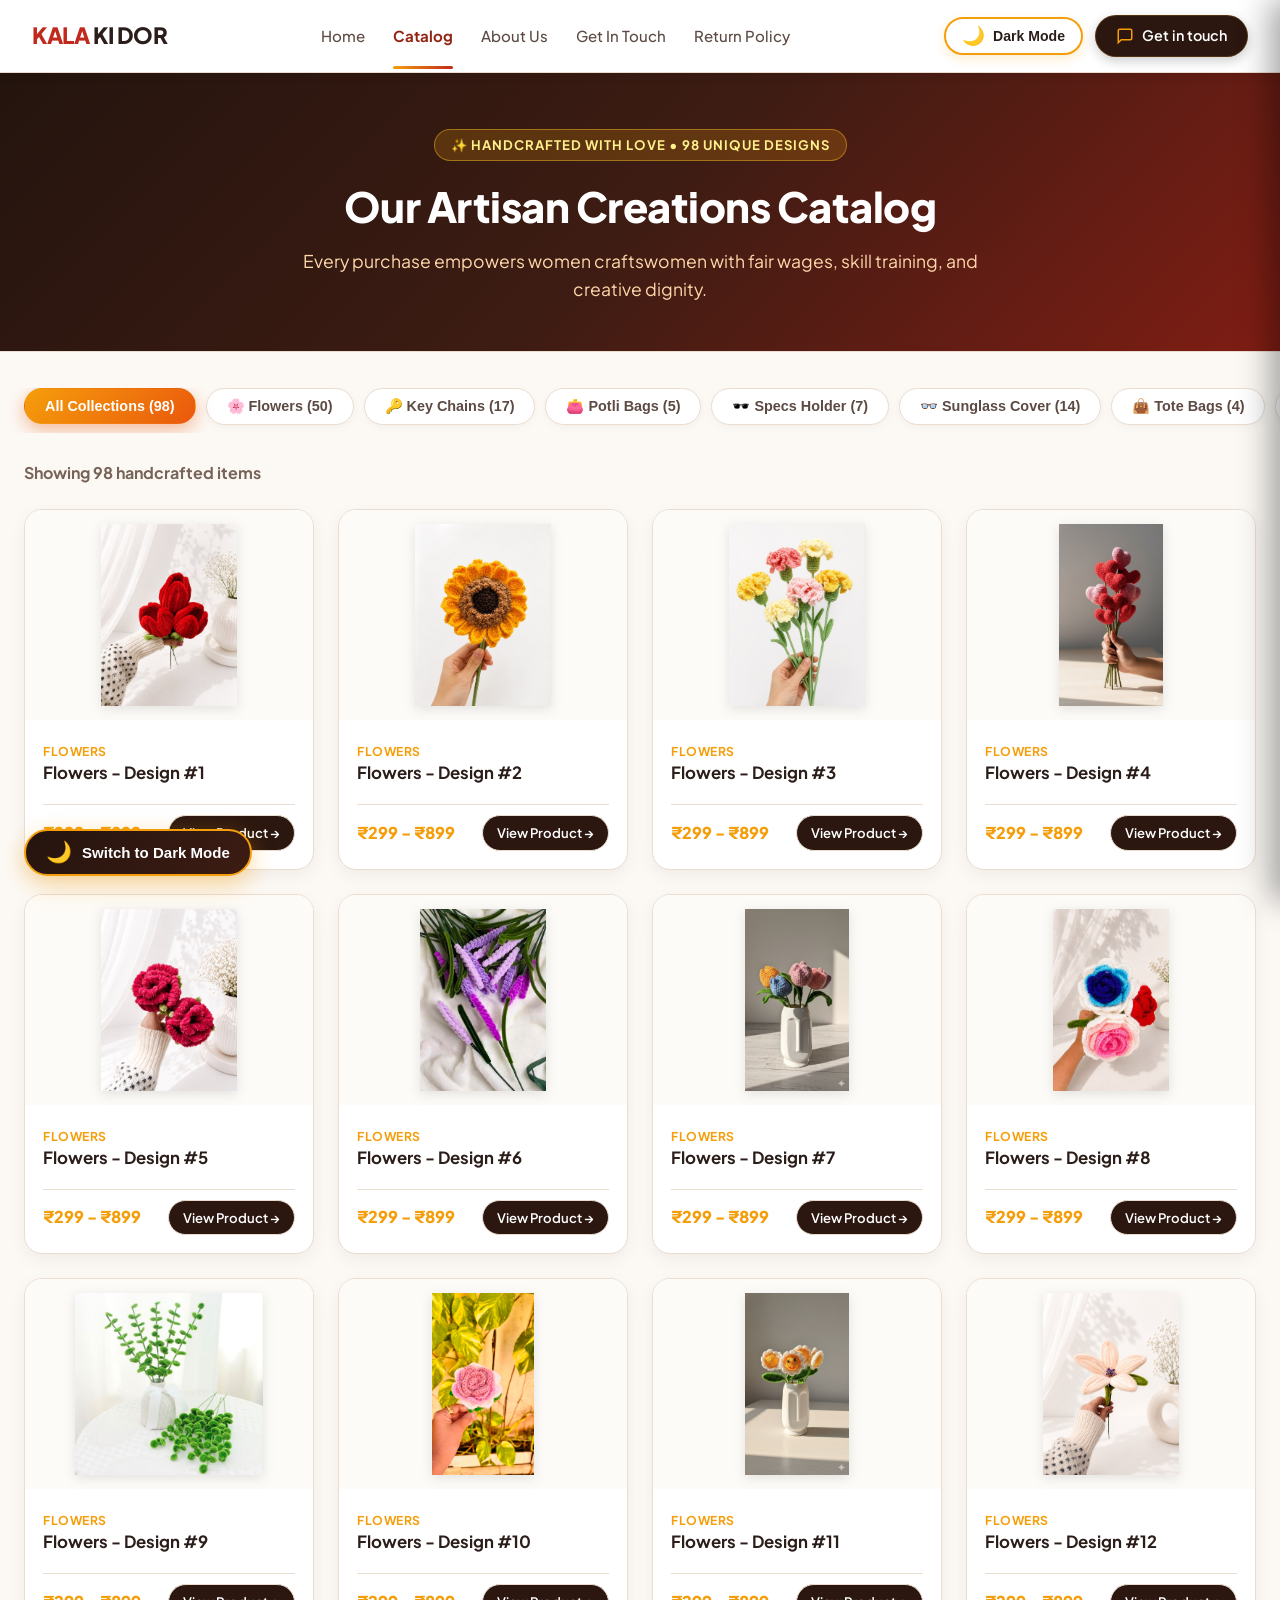
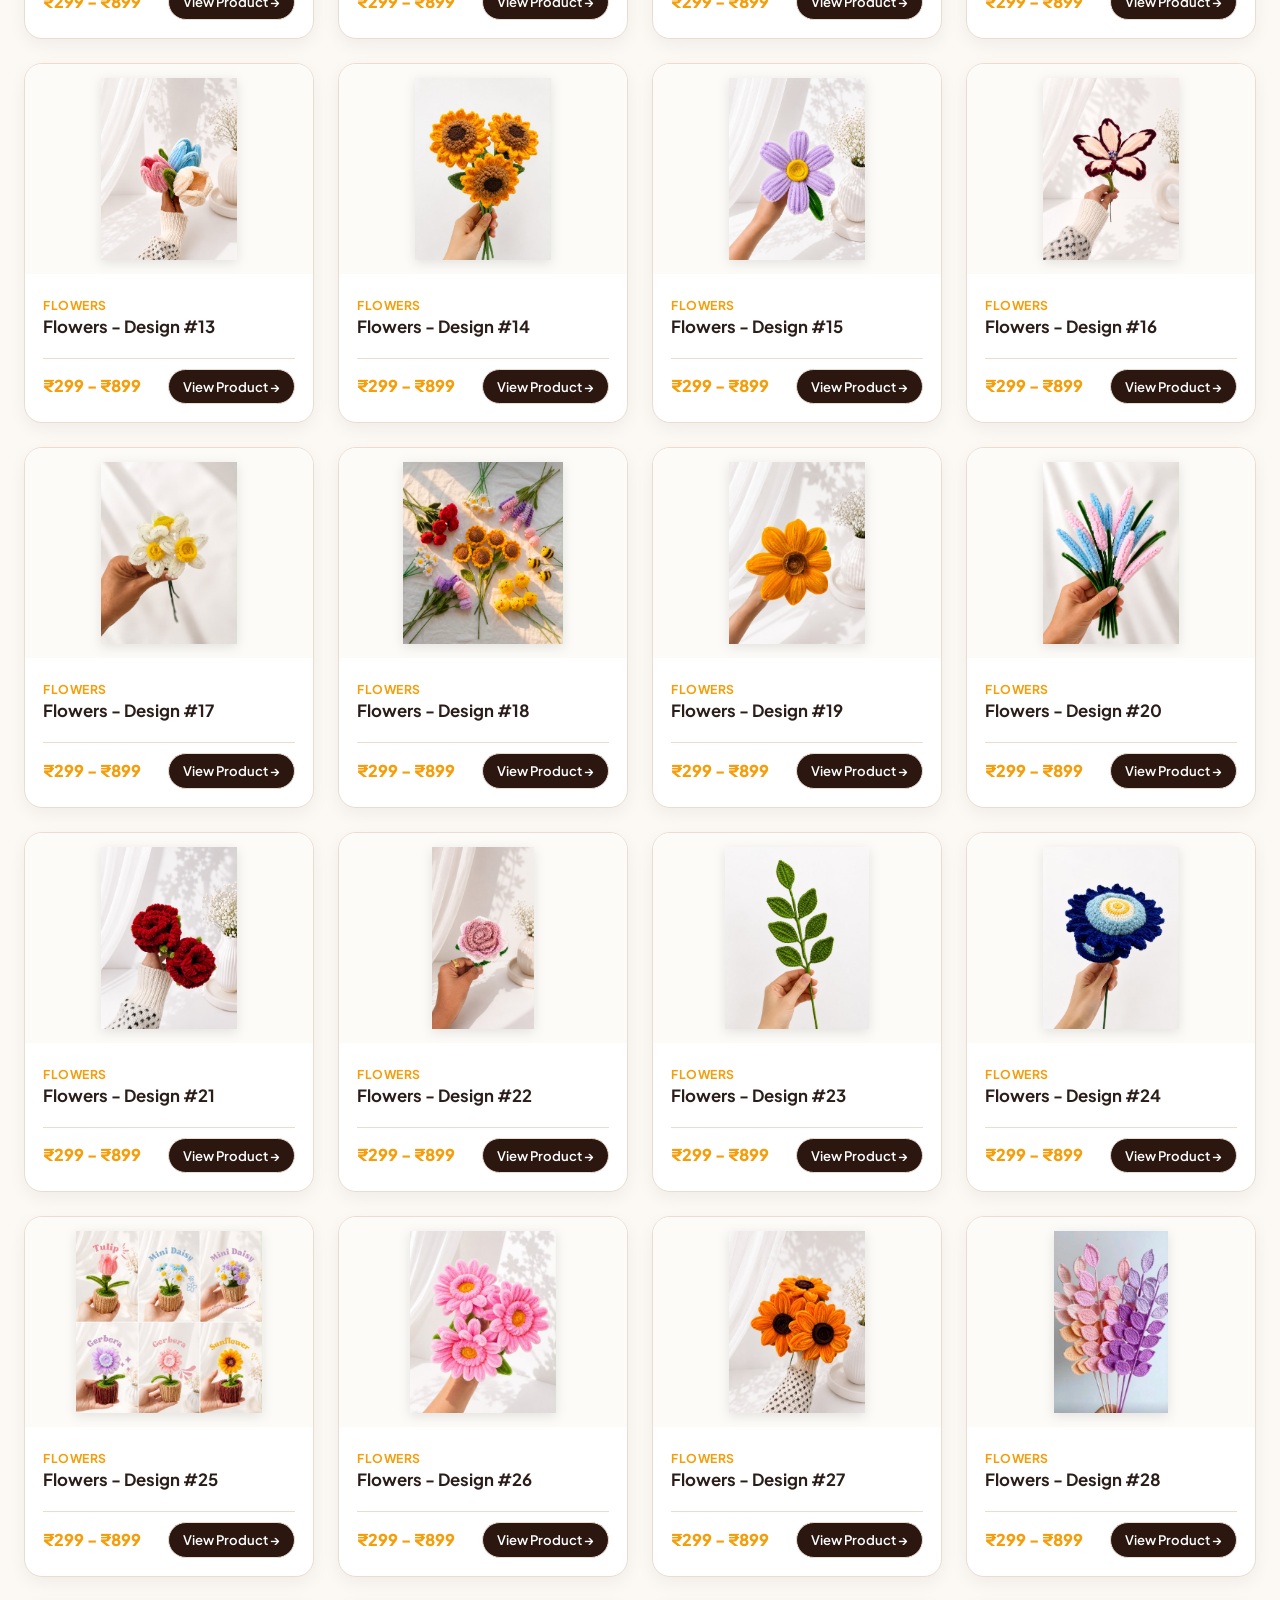
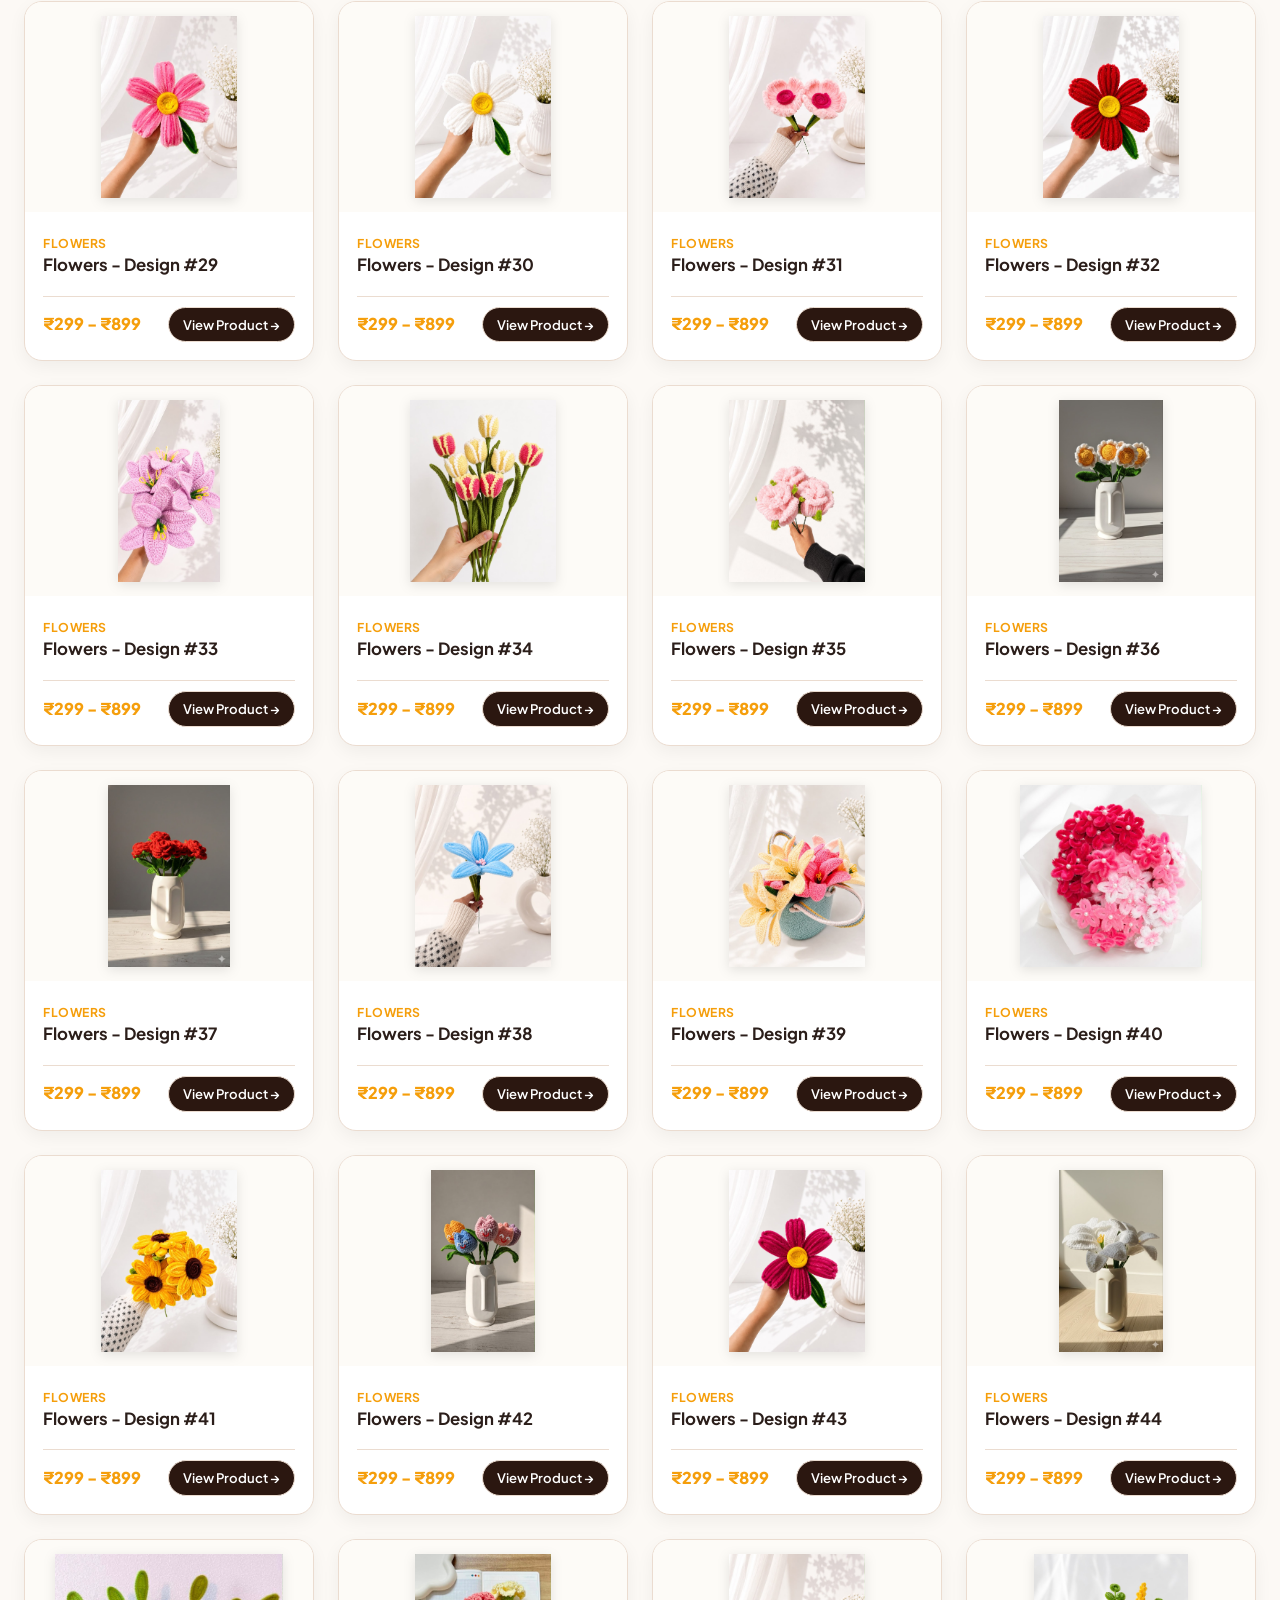
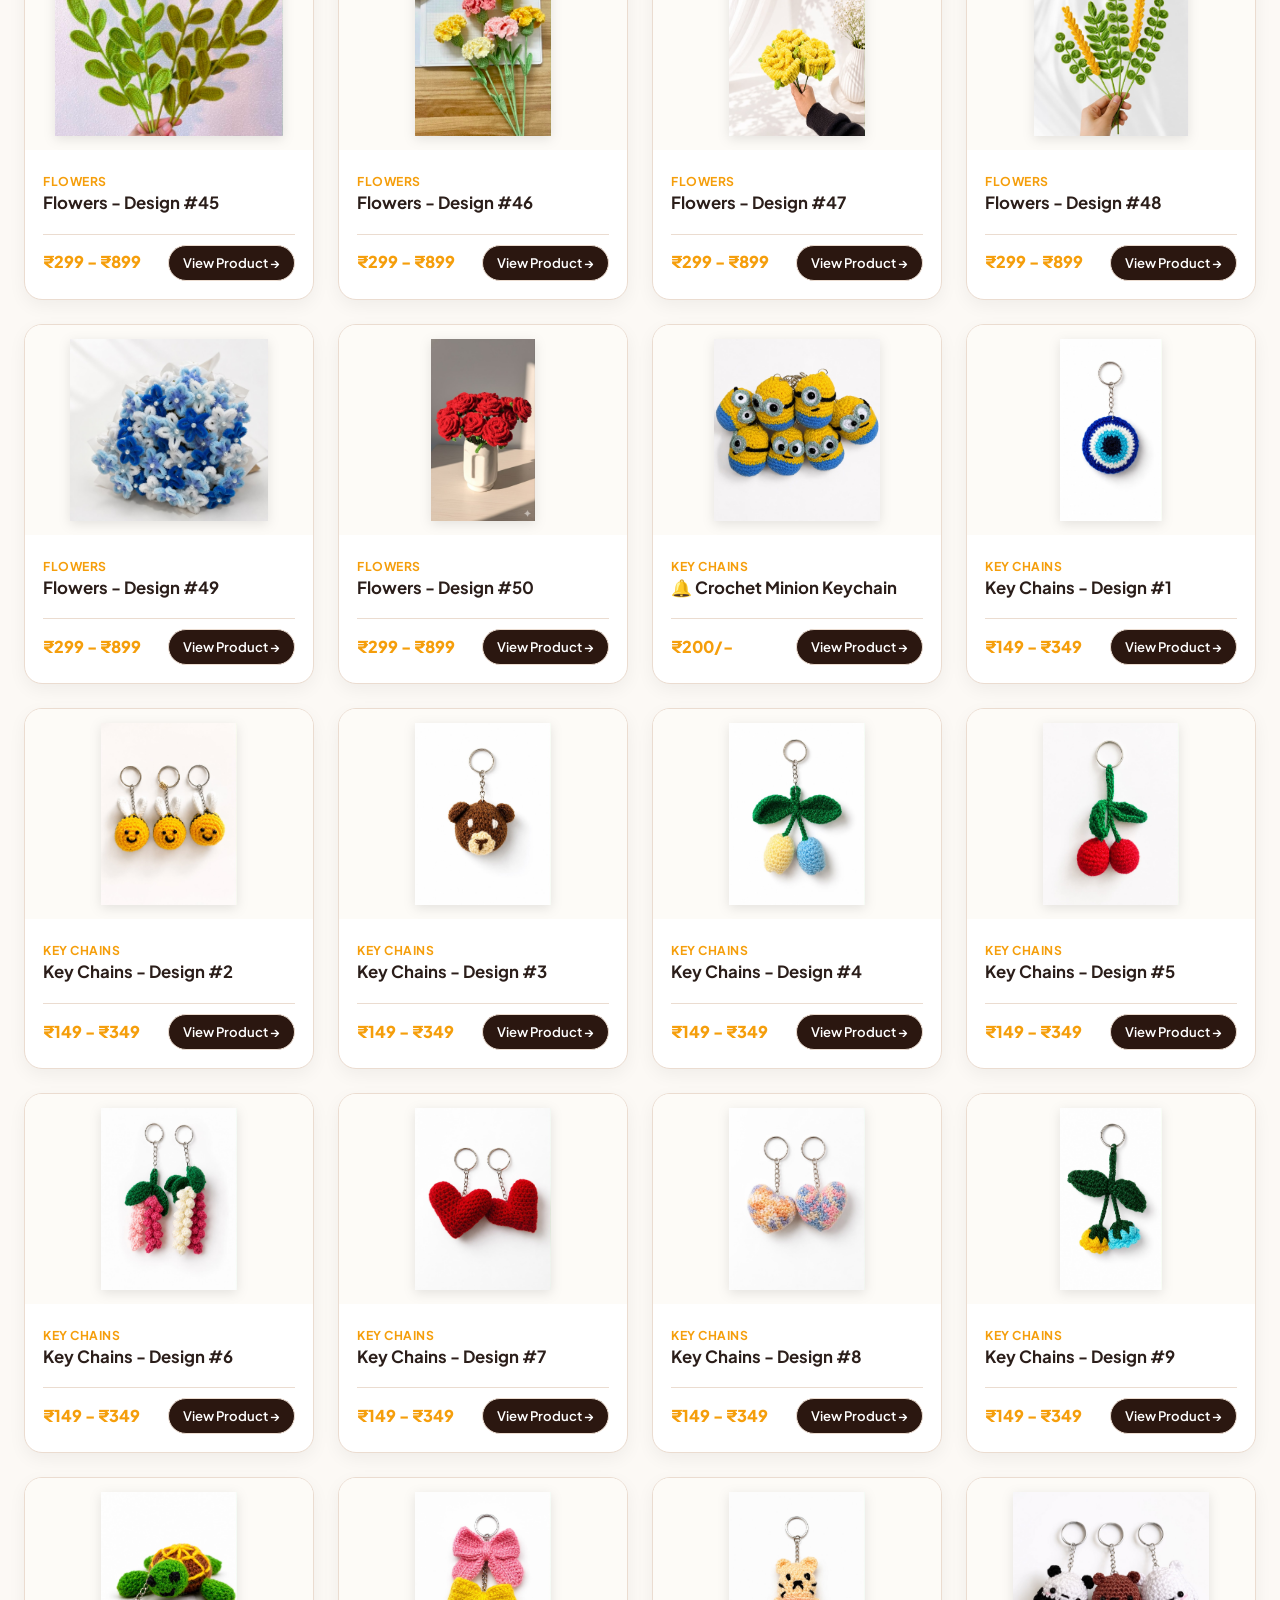
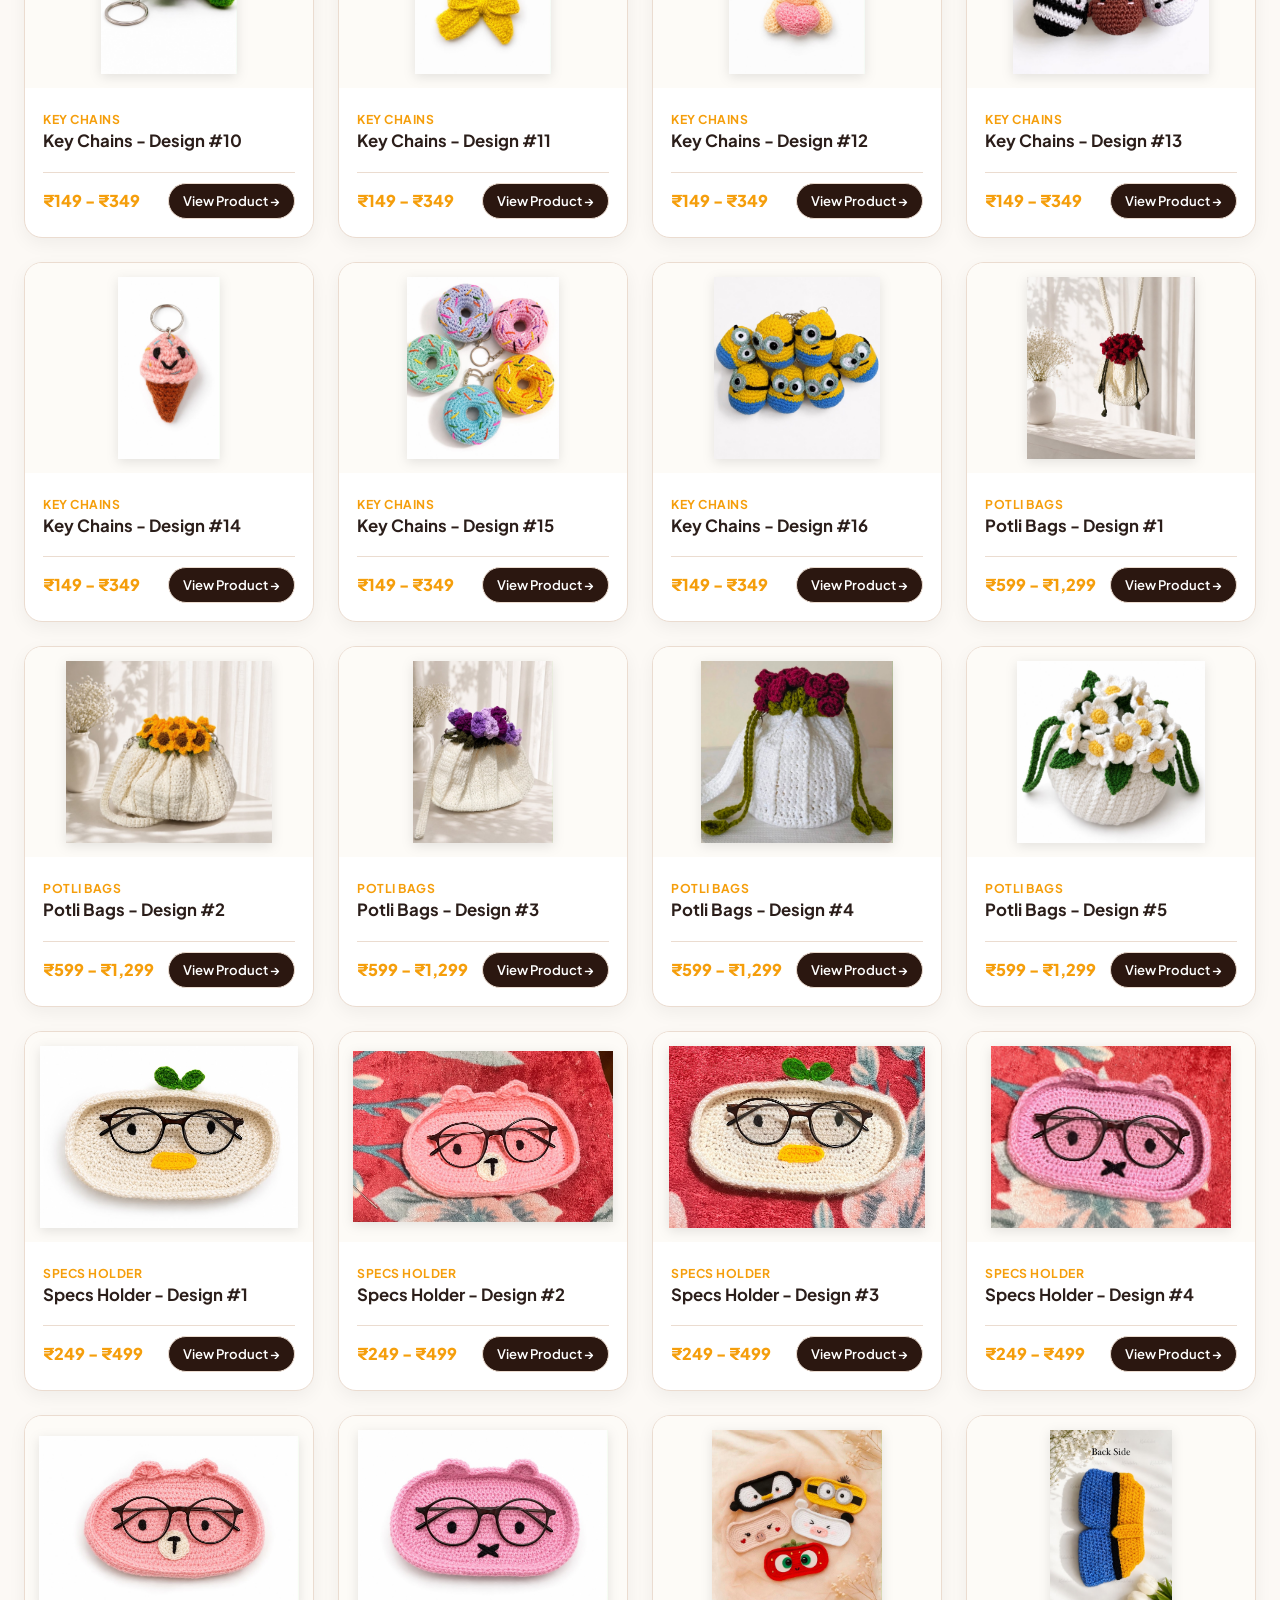
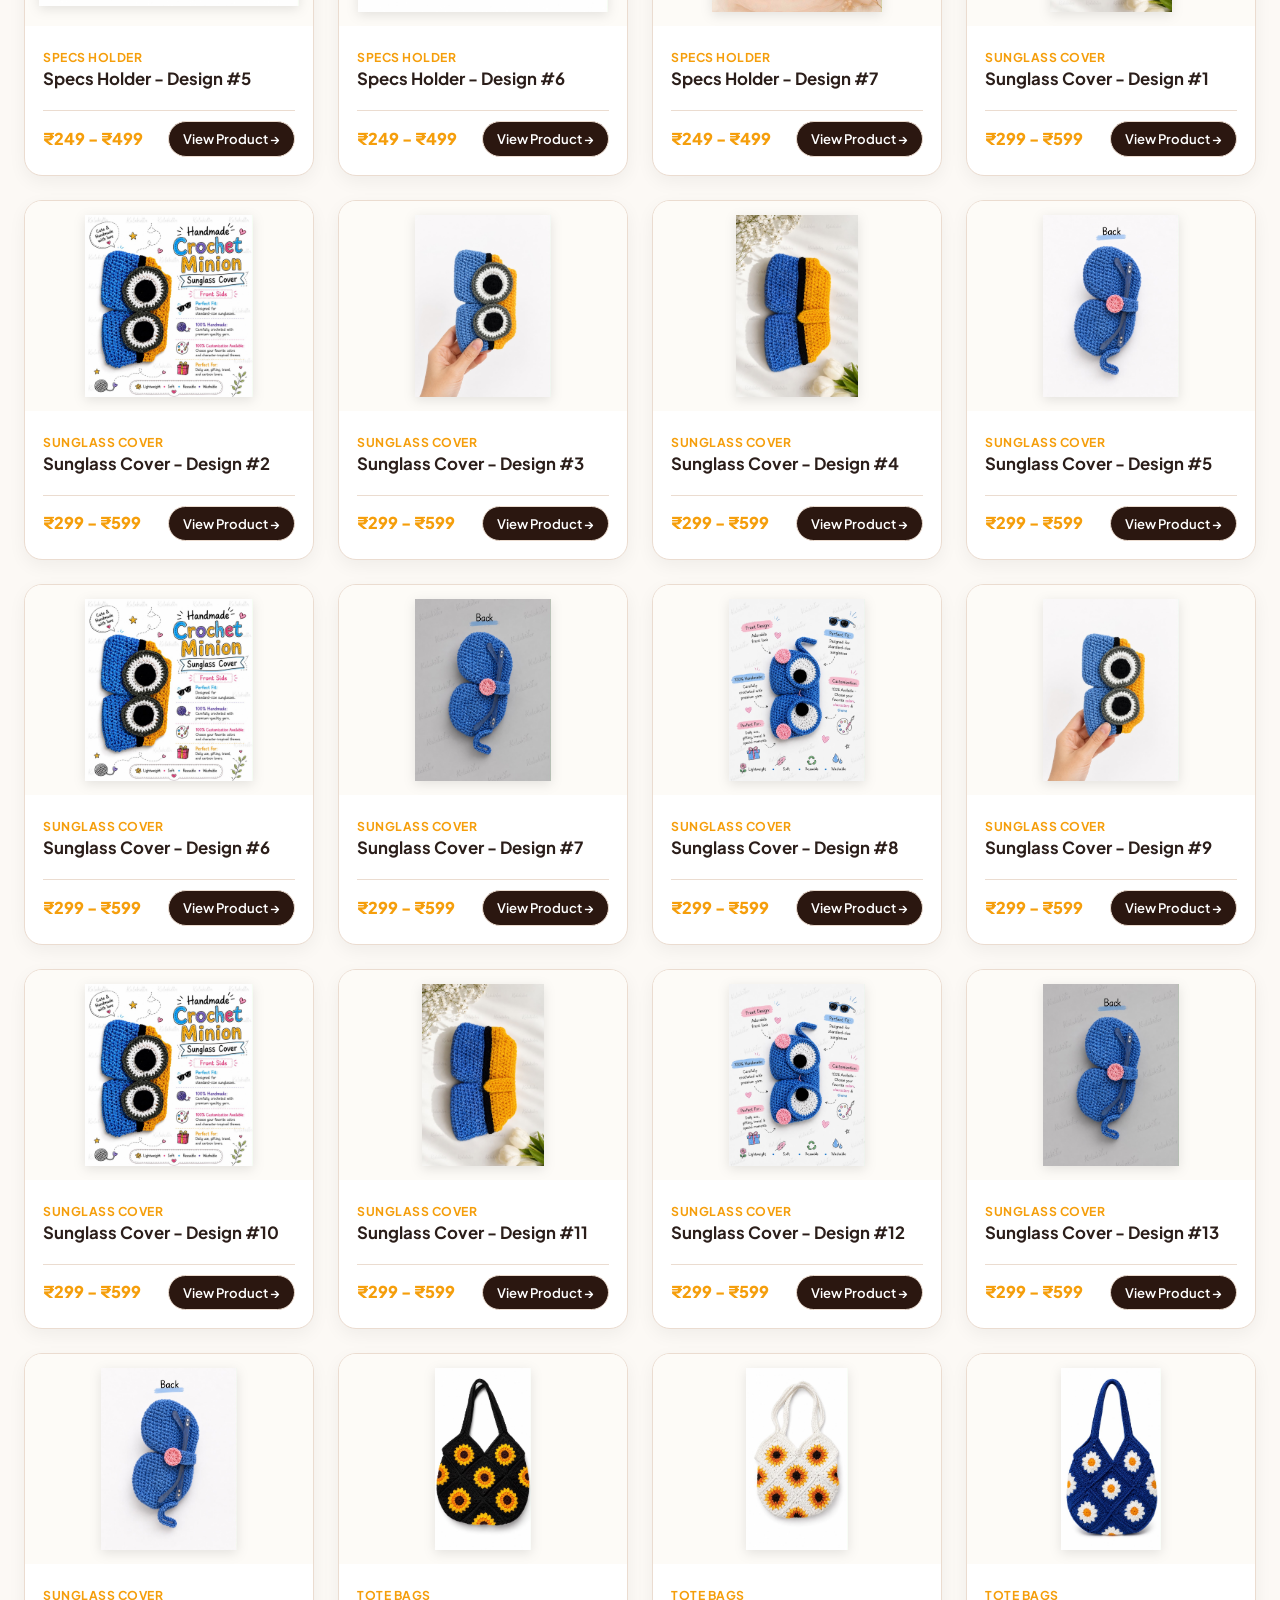
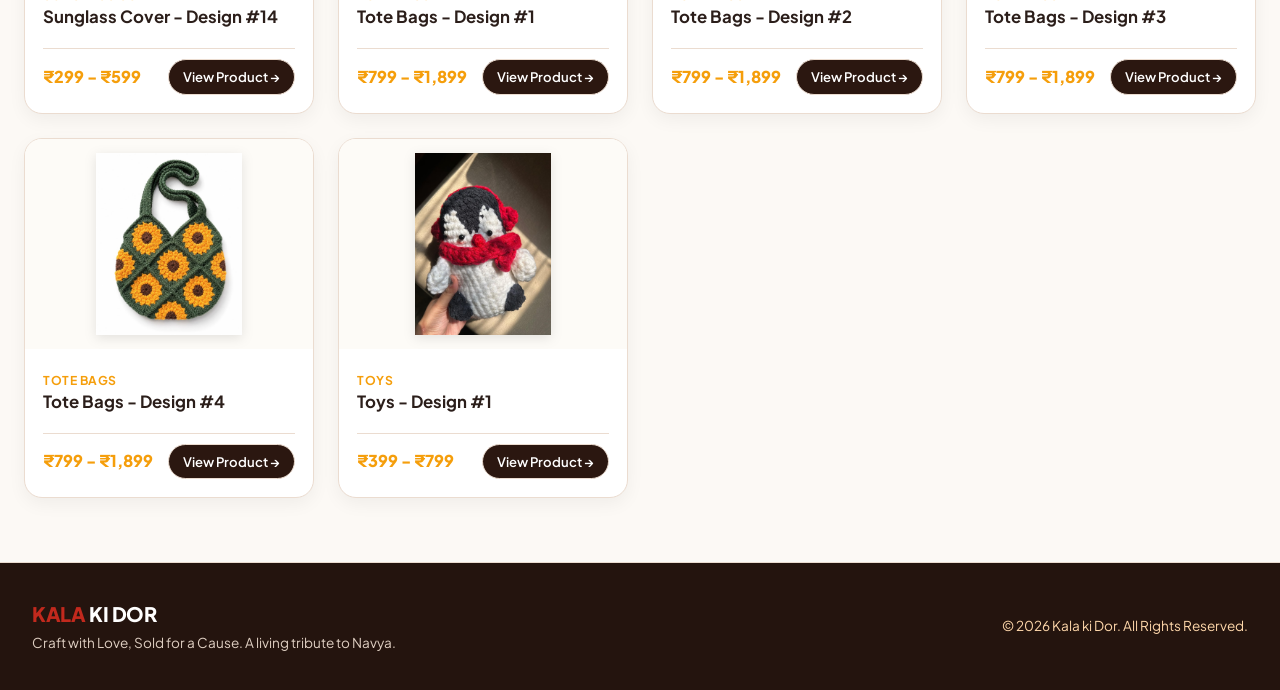
==== commit 016348ac: "Add warm artisan & dark theme, mobile responsiveness, floating theme switcher, and deduplicate produ" ====
--- a/catalog.html
+++ b/catalog.html
@@ -2,82 +2,119 @@
 <html lang="en">
 <head>
     <meta charset="UTF-8">
-    <meta name="viewport" content="width=device-width, initial-scale=1.0">
-    <title>Complete Handcrafted Catalog | Kala ki Dor</title>
+    <meta name="viewport" content="width=device-width, initial-scale=1.0, maximum-scale=5.0">
+    <title>Handcrafted Creations Catalog | Kala ki Dor</title>
     <meta name="description" content="Browse all handcrafted crochet, chenille flowers, potli bags, tote bags, specs holders, sunglass covers, and keychains by Kala ki Dor.">
     <!-- Google Fonts -->
     <link rel="preconnect" href="https://fonts.googleapis.com">
     <link rel="preconnect" href="https://fonts.gstatic.com" crossorigin>
     <link href="https://fonts.googleapis.com/css2?family=Plus+Jakarta+Sans:wght@400;500;600;700;800&family=Playfair+Display:ital,wght@0,600;0,700;1,400;1,600&display=swap" rel="stylesheet">
-    <!-- Custom CSS -->
-    <link rel="stylesheet" href="style.css">
+    <!-- Custom CSS with Cache Buster -->
+    <link rel="stylesheet" href="style.css?v=3.0">
     <style>
         .catalog-header-banner {
-            background: linear-gradient(135deg, #072635 0%, #0c3e4d 100%);
+            position: relative;
+            background: linear-gradient(135deg, #24140e 0%, #3d1c13 50%, #801d14 100%);
             color: #ffffff;
-            padding: 56px 0;
+            padding: 56px 20px 48px 20px;
             text-align: center;
-            margin-bottom: 40px;
+            margin-bottom: 36px;
+            border-bottom: 1px solid var(--border-warm);
+            overflow: hidden;
+        }
+
+        .catalog-badge-pill {
+            display: inline-flex;
+            align-items: center;
+            gap: 8px;
+            background: rgba(245, 158, 11, 0.2);
+            border: 1px solid rgba(251, 191, 36, 0.45);
+            color: #fef08a;
+            padding: 5px 16px;
+            border-radius: var(--radius-pill);
+            font-size: 0.82rem;
+            font-weight: 700;
+            letter-spacing: 1px;
+            text-transform: uppercase;
+            margin-bottom: 14px;
         }
 
         .catalog-header-banner h1 {
-            font-size: 2.8rem;
+            font-size: 2.6rem;
             font-weight: 800;
-            margin-bottom: 12px;
+            margin-bottom: 10px;
+            letter-spacing: -0.5px;
         }
 
         .catalog-header-banner p {
-            font-size: 1.15rem;
-            color: #e2f1f5;
-            max-width: 650px;
+            font-size: 1.1rem;
+            color: #fed7aa;
+            max-width: 680px;
             margin: 0 auto;
+            line-height: 1.6;
         }
 
         .catalog-filter-bar {
             max-width: 1380px;
-            margin: 0 auto 36px auto;
-            padding: 0 32px;
+            margin: 0 auto 28px auto;
+            padding: 0 24px;
             display: flex;
             align-items: center;
-            gap: 12px;
+            gap: 10px;
             overflow-x: auto;
-            padding-bottom: 12px;
+            padding-bottom: 8px;
+            -webkit-overflow-scrolling: touch;
         }
 
         .filter-btn {
-            background: #ffffff;
-            border: 1px solid #cbd5e1;
-            padding: 10px 22px;
+            background: var(--color-card-bg);
+            border: 1.5px solid var(--border-warm);
+            padding: 9px 20px;
             border-radius: var(--radius-pill);
-            font-size: 0.92rem;
-            font-weight: 600;
-            color: #475569;
+            font-size: 0.9rem;
+            font-weight: 700;
+            color: var(--color-text-muted);
             cursor: pointer;
             white-space: nowrap;
             transition: var(--transition-smooth);
+            flex-shrink: 0;
+            box-shadow: 0 2px 8px rgba(0, 0, 0, 0.04);
         }
 
         .filter-btn.active, .filter-btn:hover {
-            background: var(--hero-bg-dark);
+            background: linear-gradient(135deg, #f59e0b 0%, #ea580c 100%);
             color: #ffffff;
-            border-color: var(--hero-bg-dark);
+            border-color: transparent;
+            box-shadow: 0 6px 18px rgba(234, 88, 12, 0.4);
+            transform: translateY(-1px);
         }
 
         .catalog-grid-wrapper {
             max-width: 1380px;
-            margin: 0 auto 80px auto;
-            padding: 0 32px;
+            margin: 0 auto 64px auto;
+            padding: 0 24px;
         }
 
         .catalog-results-count {
             margin-bottom: 24px;
             font-size: 1rem;
-            color: #64748b;
-            font-weight: 600;
+            color: var(--color-text-secondary);
+            font-weight: 700;
+            display: flex;
+            align-items: center;
+            justify-content: space-between;
         }
     </style>
 </head>
 <body>
+
+    <!-- FLOATING THEME SWITCHER (ALWAYS VISIBLE IN BOTTOM CORNER) -->
+    <div class="floating-theme-switch" id="floatingThemeSwitch" style="position: fixed; bottom: 24px; left: 24px; z-index: 99999;">
+        <button class="theme-switch-pill" id="themeSwitchPillBtn" aria-label="Toggle Dark/Light Mode" title="Click to Switch Theme">
+            <span class="theme-switch-icon" id="themeSwitchIcon">🌙</span>
+            <span class="theme-switch-text" id="themeSwitchText">Switch to Dark Mode</span>
+        </button>
+    </div>
 
     <!-- TOP TAB / NAVIGATION BAR -->
     <header class="top-nav-header">
@@ -95,27 +132,78 @@
                 </ul>
             </nav>
             <div class="nav-actions">
-                <a href="index.html#contact" class="get-in-touch-btn">Get in touch</a>
+                <button class="theme-nav-pill-btn" id="themeToggleBtn" aria-label="Toggle Dark/Light Mode" title="Switch Theme">
+                    <span class="theme-nav-icon">🌙</span>
+                    <span class="theme-nav-label">Dark Mode</span>
+                </button>
+                <a href="index.html#contact" class="get-in-touch-btn">
+                    <span class="btn-icon">
+                        <svg width="18" height="18" viewBox="0 0 24 24" fill="none" stroke="currentColor" stroke-width="2"><path d="M21 15a2 2 0 0 1-2 2H7l-4 4V5a2 2 0 0 1 2-2h14a2 2 0 0 1 2 2z"></path></svg>
+                    </span>
+                    <span class="btn-text">Get in touch</span>
+                </a>
+                <button class="mobile-menu-toggle" id="mobileMenuToggle" aria-label="Toggle Navigation Menu">
+                    <span></span><span></span><span></span>
+                </button>
             </div>
         </div>
     </header>
+
+    <!-- MOBILE NAVIGATION DRAWER -->
+    <div class="mobile-nav-overlay" id="mobileNavOverlay"></div>
+    <aside class="mobile-nav-drawer" id="mobileNavDrawer" aria-label="Mobile Navigation">
+        <div class="mobile-drawer-header">
+            <a href="index.html" class="brand-logo"><span class="logo-accent">KALA</span> KI DOR</a>
+            <div style="display: flex; align-items: center; gap: 10px;">
+                <button class="theme-nav-pill-btn" id="mobileThemeToggleBtn" aria-label="Toggle Theme" style="padding: 6px 12px; font-size: 0.8rem;">
+                    <span class="theme-nav-icon">🌙</span>
+                    <span class="theme-nav-label">Theme</span>
+                </button>
+                <button class="close-mobile-nav" id="closeMobileNavBtn" aria-label="Close Navigation Menu">&times;</button>
+            </div>
+        </div>
+        <div class="mobile-drawer-body">
+            <ul class="mobile-nav-list">
+                <li><a href="index.html" class="mobile-nav-link">🏠 Home</a></li>
+                <li><a href="catalog.html" class="mobile-nav-link active">✨ All Products (98 Items)</a></li>
+                <li class="mobile-nav-category-header">Collections</li>
+                <li><a href="catalog.html?category=flowers" class="mobile-nav-sublink">🌸 Flowers (50 items)</a></li>
+                <li><a href="catalog.html?category=key-chains" class="mobile-nav-sublink">🔑 Key Chains & Minion (17 items)</a></li>
+                <li><a href="catalog.html?category=potli-bags" class="mobile-nav-sublink">👛 Potli Bags (5 items)</a></li>
+                <li><a href="catalog.html?category=specs-holder" class="mobile-nav-sublink">🕶️ Specs Holder (7 items)</a></li>
+                <li><a href="catalog.html?category=sunglass-cover" class="mobile-nav-sublink">👓 Sunglass Cover (14 items)</a></li>
+                <li><a href="catalog.html?category=tote-bags" class="mobile-nav-sublink">👜 Tote Bags (4 items)</a></li>
+                <li><a href="catalog.html?category=toys" class="mobile-nav-sublink">🧸 Toys (1 item)</a></li>
+                <li class="mobile-nav-category-header">About & Social Cause</li>
+                <li><a href="index.html#about-us-section" class="mobile-nav-link">📖 About Us & Story</a></li>
+                <li><a href="index.html#contact" class="mobile-nav-link">💬 Get In Touch / Order</a></li>
+                <li><a href="index.html#return-policy" class="mobile-nav-link">🛡️ Return Policy</a></li>
+            </ul>
+            <div class="mobile-drawer-footer">
+                <a href="https://wa.me/?text=Hi%20Kala%20ki%20Dor,%20I%20would%20like%20to%20place%20an%20order!" target="_blank" class="mobile-wa-btn">
+                    💬 Order via WhatsApp
+                </a>
+            </div>
+        </div>
+    </aside>
 
     <!-- BANNER -->
     <section class="catalog-header-banner">
-        <h1>Handcrafted Creations Catalog</h1>
-        <p>Explore all unique products handmade with love by traditional craftswomen across our artisan clusters.</p>
+        <div class="catalog-badge-pill">✨ Handcrafted with Love • 98 Unique Designs</div>
+        <h1>Our Artisan Creations Catalog</h1>
+        <p>Every purchase empowers women craftswomen with fair wages, skill training, and creative dignity.</p>
     </section>
 
     <!-- FILTER BAR -->
     <div class="catalog-filter-bar" id="categoryFilterBar">
-        <button class="filter-btn active" data-filter="all">All Products (163)</button>
+        <button class="filter-btn active" data-filter="all">All Collections (98)</button>
         <button class="filter-btn" data-filter="flowers">🌸 Flowers (50)</button>
-        <button class="filter-btn" data-filter="key-chains">🔑 Key Chains (16)</button>
+        <button class="filter-btn" data-filter="key-chains">🔑 Key Chains (17)</button>
         <button class="filter-btn" data-filter="potli-bags">👛 Potli Bags (5)</button>
         <button class="filter-btn" data-filter="specs-holder">🕶️ Specs Holder (7)</button>
         <button class="filter-btn" data-filter="sunglass-cover">👓 Sunglass Cover (14)</button>
         <button class="filter-btn" data-filter="tote-bags">👜 Tote Bags (4)</button>
-        <button class="filter-btn" data-filter="toys">🧸 Toys</button>
+        <button class="filter-btn" data-filter="toys">🧸 Toys (1)</button>
     </div>
 
     <!-- PRODUCTS GRID -->
@@ -139,8 +227,9 @@
         </div>
     </footer>
 
-    <!-- Scripts -->
-    <script src="products_data.js"></script>
+    <!-- Scripts with Cache Buster -->
+    <script src="products_data.js?v=3.0"></script>
+    <script src="script.js?v=3.0"></script>
     <script>
         document.addEventListener('DOMContentLoaded', () => {
             const grid = document.getElementById('catalogProductsGrid');
--- a/style.css
+++ b/style.css
@@ -1,26 +1,46 @@
 /* ==========================================================================
-   KALA KI DOR - PRODUCT BASED ENTERPRISE
-   Design System & Stylesheet (Hero + Catalog + Product Detail + Return Policy)
+   KALA KI DOR - SOCIAL ENTERPRISE
+   Authentic Indian Artisan Theme (Light & Luxury Warm Dark Mode)
    ========================================================================== */
 
-/* 1. CSS VARIABLES & TOKENS */
+/* 1. CSS VARIABLES & TOKENS (LIGHT THEME - DEFAULT) */
 :root {
     /* Color Palette */
-    --color-bg-light: #f8fafc;
+    --color-bg-light: #fcf9f5;
     --color-header-bg: #ffffff;
-    --color-nav-text: #475569;
-    --color-nav-active: #092c3a;
+    --color-nav-text: #5c4a43;
+    --color-nav-active: #942516;
     
-    /* Hero & Brand Palette */
-    --hero-bg-dark: #072635;
-    --hero-bg-mid: #0b3d4c;
+    /* Surfaces & Card Colors */
+    --color-card-bg: #ffffff;
+    --color-card-subtle: #fdfbf7;
+    --color-text-main: #2b1e1a;
+    --color-text-muted: #5c4a43;
+    --color-text-secondary: #786359;
+    --color-mega-bg: #ffffff;
     
-    /* Buttons & Accents */
-    --color-mint-accent: #3dd6ad;
-    --color-mint-hover: #32be98;
-    --color-chevron: #1ba984;
-    --color-dark-pill: #102a36;
-    --color-dark-pill-hover: #193e4f;
+    /* Hero & Brand Warm Palette */
+    --hero-bg-dark: #24140e;
+    --hero-bg-mid: #381a12;
+    --hero-bg-crimson: #801d14;
+    
+    /* Saffron, Amber & Coral Red Accents (From Workshop Photo) */
+    --color-saffron: #f59e0b;
+    --color-saffron-deep: #ea580c;
+    --color-crimson: #c2291d;
+    --color-crimson-dark: #991b1b;
+    --color-terracotta: #d94826;
+    --color-marigold-light: #fef3c7;
+    
+    /* Functional Theme Tokens */
+    --color-mint-accent: #f59e0b;
+    --color-mint-hover: #ea580c;
+    --color-chevron: #d94826;
+    --color-dark-pill: #2b1710;
+    --color-dark-pill-hover: #402219;
+    --border-warm: #ebdcd0;
+    --input-bg: #ffffff;
+    --input-border: #dfcfc2;
     
     /* Typography */
     --font-heading: 'Plus Jakarta Sans', -apple-system, BlinkMacSystemFont, sans-serif;
@@ -28,12 +48,50 @@
     
     /* Spacing & Transitions */
     --radius-pill: 9999px;
-    --radius-card: 20px;
-    --radius-image: 16px;
+    --radius-card: 18px;
+    --radius-image: 14px;
     --transition-smooth: all 0.25s cubic-bezier(0.4, 0, 0.2, 1);
 }
 
-/* 2. BASE RESET */
+/* 2. LUXURY WARM DARK THEME [data-theme="dark"] */
+[data-theme="dark"] {
+    --color-bg-light: #120c0a;
+    --color-header-bg: #1a110e;
+    --color-nav-text: #d6c2b4;
+    --color-nav-active: #f59e0b;
+    
+    /* Surfaces & Card Colors */
+    --color-card-bg: #1e1410;
+    --color-card-subtle: #261a15;
+    --color-text-main: #fdfbf7;
+    --color-text-muted: #c9b3a5;
+    --color-text-secondary: #a38c7f;
+    --color-mega-bg: #1a110e;
+    
+    /* Hero & Brand Warm Dark */
+    --hero-bg-dark: #0d0705;
+    --hero-bg-mid: #200f09;
+    --hero-bg-crimson: #63150d;
+    
+    /* Accents in Dark Mode */
+    --color-saffron: #fbbf24;
+    --color-saffron-deep: #f97316;
+    --color-crimson: #ef4444;
+    --color-crimson-dark: #b91c1c;
+    --color-terracotta: #fb923c;
+    --color-marigold-light: #382415;
+    
+    --color-mint-accent: #fbbf24;
+    --color-mint-hover: #f97316;
+    --color-chevron: #fb923c;
+    --color-dark-pill: #341c14;
+    --color-dark-pill-hover: #4a281c;
+    --border-warm: #36221a;
+    --input-bg: #170e0b;
+    --input-border: #442a20;
+}
+
+/* 3. BASE RESET */
 *, *::before, *::after {
     box-sizing: border-box;
     margin: 0;
@@ -48,36 +106,39 @@
 body {
     font-family: var(--font-heading);
     background-color: var(--color-bg-light);
-    color: #1e293b;
+    color: var(--color-text-main);
     line-height: 1.5;
     -webkit-font-smoothing: antialiased;
-}
-
-/* 3. TOP TAB NAVIGATION BAR */
+    overflow-x: hidden;
+    transition: background-color 0.3s ease, color 0.3s ease;
+}
+
+/* 4. TOP TAB NAVIGATION BAR */
 .top-nav-header {
     width: 100%;
     background-color: var(--color-header-bg);
-    border-bottom: 1px solid rgba(226, 232, 240, 0.8);
+    border-bottom: 1px solid var(--border-warm);
     position: sticky;
     top: 0;
     z-index: 100;
-    box-shadow: 0 2px 10px rgba(0, 0, 0, 0.03);
+    box-shadow: 0 2px 12px rgba(0, 0, 0, 0.08);
+    transition: background-color 0.3s ease, border-color 0.3s ease;
 }
 
 .nav-container {
     max-width: 1380px;
     margin: 0 auto;
     padding: 0 32px;
-    height: 76px;
+    height: 72px;
     display: flex;
     align-items: center;
     justify-content: space-between;
 }
 
 .brand-logo {
-    font-size: 1.45rem;
+    font-size: 1.4rem;
     font-weight: 800;
-    color: var(--hero-bg-dark);
+    color: var(--color-text-main);
     text-decoration: none;
     letter-spacing: -0.5px;
     display: flex;
@@ -86,7 +147,7 @@
 }
 
 .logo-accent {
-    color: #0d6e75;
+    color: var(--color-crimson);
 }
 
 .nav-tabs {
@@ -107,10 +168,10 @@
 
 .tab-link {
     text-decoration: none;
-    font-size: 0.96rem;
+    font-size: 0.94rem;
     font-weight: 500;
     color: var(--color-nav-text);
-    padding: 24px 0;
+    padding: 22px 0;
     display: flex;
     align-items: center;
     gap: 6px;
@@ -139,7 +200,7 @@
     left: 0;
     width: 0%;
     height: 3px;
-    background-color: var(--color-mint-accent);
+    background: linear-gradient(90deg, var(--color-saffron), var(--color-crimson));
     border-radius: 2px;
     transition: var(--transition-smooth);
 }
@@ -152,7 +213,78 @@
 .nav-actions {
     display: flex;
     align-items: center;
-    gap: 20px;
+    gap: 12px;
+}
+
+/* PROMINENT THEME TOGGLE BUTTONS (TOP NAV & FLOATING) */
+.theme-nav-pill-btn {
+    display: inline-flex;
+    align-items: center;
+    gap: 8px;
+    background-color: var(--color-card-bg);
+    border: 2px solid var(--color-saffron);
+    color: var(--color-text-main);
+    padding: 8px 16px;
+    border-radius: var(--radius-pill);
+    font-size: 0.88rem;
+    font-weight: 700;
+    cursor: pointer;
+    transition: var(--transition-smooth);
+    box-shadow: 0 4px 12px rgba(245, 158, 11, 0.2);
+}
+
+.theme-nav-pill-btn:hover {
+    background: linear-gradient(135deg, #f59e0b 0%, #ea580c 100%);
+    color: #ffffff;
+    border-color: transparent;
+    transform: translateY(-2px);
+    box-shadow: 0 6px 16px rgba(234, 88, 12, 0.4);
+}
+
+.theme-nav-icon {
+    font-size: 1.15rem;
+    line-height: 1;
+}
+
+/* FLOATING THEME SWITCHER (ALWAYS VISIBLE IN BOTTOM CORNER) */
+.floating-theme-switch {
+    position: fixed;
+    bottom: 24px;
+    left: 24px;
+    z-index: 9999;
+}
+
+.theme-switch-pill {
+    display: inline-flex;
+    align-items: center;
+    gap: 10px;
+    background: linear-gradient(135deg, #24140e 0%, #3d1c13 100%);
+    color: #ffffff;
+    border: 2px solid var(--color-saffron);
+    padding: 11px 20px;
+    border-radius: var(--radius-pill);
+    font-size: 0.94rem;
+    font-weight: 800;
+    cursor: pointer;
+    box-shadow: 0 8px 25px rgba(245, 158, 11, 0.4);
+    transition: all 0.25s cubic-bezier(0.4, 0, 0.2, 1);
+}
+
+[data-theme="dark"] .theme-switch-pill {
+    background: linear-gradient(135deg, #f59e0b 0%, #ea580c 100%);
+    color: #ffffff;
+    border: 2px solid #ffffff;
+    box-shadow: 0 8px 25px rgba(234, 88, 12, 0.55);
+}
+
+.theme-switch-pill:hover {
+    transform: translateY(-3px) scale(1.04);
+    box-shadow: 0 12px 32px rgba(245, 158, 11, 0.6);
+}
+
+.theme-switch-icon {
+    font-size: 1.3rem;
+    line-height: 1;
 }
 
 .search-btn {
@@ -169,8 +301,8 @@
 }
 
 .search-btn:hover {
-    background-color: #f1f5f9;
-    color: var(--hero-bg-dark);
+    background-color: var(--color-marigold-light);
+    color: var(--color-crimson);
     transform: scale(1.05);
 }
 
@@ -178,38 +310,198 @@
     background-color: var(--color-dark-pill);
     color: #ffffff;
     text-decoration: none;
-    font-size: 0.92rem;
+    font-size: 0.9rem;
     font-weight: 600;
-    padding: 10px 22px;
+    padding: 9px 20px;
     border-radius: var(--radius-pill);
     display: inline-flex;
     align-items: center;
-    gap: 10px;
-    transition: var(--transition-smooth);
-    box-shadow: 0 4px 14px rgba(16, 42, 54, 0.15);
+    gap: 8px;
+    transition: var(--transition-smooth);
+    box-shadow: 0 4px 12px rgba(0, 0, 0, 0.2);
+    border: 1px solid rgba(245, 158, 11, 0.2);
 }
 
 .get-in-touch-btn .btn-icon {
-    color: var(--color-mint-accent);
+    color: var(--color-saffron);
     display: flex;
     align-items: center;
 }
 
 .get-in-touch-btn:hover {
-    background-color: var(--color-dark-pill-hover);
+    background: linear-gradient(135deg, #f59e0b 0%, #ea580c 100%);
     transform: translateY(-1px);
-    box-shadow: 0 6px 18px rgba(16, 42, 54, 0.25);
-}
-
-/* MEGA MENU PANEL */
+    box-shadow: 0 6px 16px rgba(234, 88, 12, 0.4);
+}
+
+/* HAMBURGER MENU BUTTON (MOBILE) */
+.mobile-menu-toggle {
+    display: none;
+    flex-direction: column;
+    justify-content: space-between;
+    width: 28px;
+    height: 20px;
+    background: transparent;
+    border: none;
+    cursor: pointer;
+    padding: 0;
+    z-index: 101;
+}
+
+.mobile-menu-toggle span {
+    display: block;
+    height: 2.5px;
+    width: 100%;
+    background-color: var(--color-text-main);
+    border-radius: 2px;
+    transition: var(--transition-smooth);
+}
+
+/* MOBILE NAVIGATION DRAWER */
+.mobile-nav-overlay {
+    position: fixed;
+    inset: 0;
+    background: rgba(10, 5, 3, 0.8);
+    backdrop-filter: blur(4px);
+    z-index: 998;
+    opacity: 0;
+    pointer-events: none;
+    transition: opacity 0.3s ease;
+}
+
+.mobile-nav-overlay.open {
+    opacity: 1;
+    pointer-events: auto;
+}
+
+.mobile-nav-drawer {
+    position: fixed;
+    top: 0;
+    right: 0;
+    bottom: 0;
+    width: 85%;
+    max-width: 320px;
+    background: var(--color-card-bg);
+    z-index: 999;
+    box-shadow: -10px 0 30px rgba(0, 0, 0, 0.35);
+    transform: translateX(100%);
+    transition: transform 0.3s cubic-bezier(0.4, 0, 0.2, 1);
+    display: flex;
+    flex-direction: column;
+    border-left: 1px solid var(--border-warm);
+}
+
+.mobile-nav-drawer.open {
+    transform: translateX(0);
+}
+
+.mobile-drawer-header {
+    padding: 20px 20px 16px 20px;
+    border-bottom: 1px solid var(--border-warm);
+    display: flex;
+    align-items: center;
+    justify-content: space-between;
+}
+
+.close-mobile-nav {
+    background: transparent;
+    border: none;
+    font-size: 1.8rem;
+    color: var(--color-text-muted);
+    cursor: pointer;
+    line-height: 1;
+}
+
+.mobile-drawer-body {
+    padding: 16px 20px;
+    overflow-y: auto;
+    flex: 1;
+    display: flex;
+    flex-direction: column;
+    justify-content: space-between;
+}
+
+.mobile-nav-list {
+    list-style: none;
+    display: flex;
+    flex-direction: column;
+    gap: 4px;
+}
+
+.mobile-nav-link {
+    display: block;
+    padding: 10px 12px;
+    color: var(--color-text-main);
+    font-size: 0.98rem;
+    font-weight: 600;
+    text-decoration: none;
+    border-radius: 10px;
+    transition: var(--transition-smooth);
+}
+
+.mobile-nav-link:hover, .mobile-nav-link.active {
+    background-color: var(--color-marigold-light);
+    color: var(--color-saffron);
+}
+
+.mobile-nav-category-header {
+    font-size: 0.75rem;
+    font-weight: 800;
+    text-transform: uppercase;
+    letter-spacing: 1px;
+    color: var(--color-text-secondary);
+    padding: 14px 12px 6px 12px;
+}
+
+.mobile-nav-sublink {
+    display: block;
+    padding: 8px 12px 8px 20px;
+    color: var(--color-text-muted);
+    font-size: 0.9rem;
+    font-weight: 500;
+    text-decoration: none;
+    border-radius: 8px;
+    transition: var(--transition-smooth);
+}
+
+.mobile-nav-sublink:hover {
+    background-color: var(--color-card-subtle);
+    color: var(--color-saffron);
+    transform: translateX(3px);
+}
+
+.mobile-drawer-footer {
+    padding-top: 20px;
+    border-top: 1px solid var(--border-warm);
+    margin-top: 16px;
+    display: flex;
+    flex-direction: column;
+    gap: 12px;
+}
+
+.mobile-wa-btn {
+    display: flex;
+    align-items: center;
+    justify-content: center;
+    gap: 8px;
+    background-color: #25d366;
+    color: #ffffff;
+    text-decoration: none;
+    font-weight: 700;
+    padding: 12px;
+    border-radius: var(--radius-pill);
+    font-size: 0.95rem;
+}
+
+/* MEGA MENU PANEL (DESKTOP) */
 .mega-menu-panel {
     position: absolute;
-    top: 76px;
+    top: 72px;
     left: 0;
     width: 100%;
-    background-color: #ffffff;
-    border-top: 1px solid #e2e8f0;
-    box-shadow: 0 20px 40px rgba(0, 0, 0, 0.08);
+    background-color: var(--color-mega-bg);
+    border-top: 1px solid var(--border-warm);
+    box-shadow: 0 20px 40px rgba(0, 0, 0, 0.15);
     display: none;
     opacity: 0;
     visibility: hidden;
@@ -228,18 +520,18 @@
 .mega-menu-container {
     max-width: 1380px;
     margin: 0 auto;
-    padding: 36px 32px 48px 32px;
+    padding: 32px 32px 40px 32px;
     display: grid;
     grid-template-columns: repeat(3, 1fr);
-    gap: 40px;
+    gap: 36px;
 }
 
 .mega-column-title {
-    font-size: 1.15rem;
+    font-size: 1.1rem;
     font-weight: 700;
-    color: var(--hero-bg-dark);
+    color: var(--color-text-main);
     padding-bottom: 8px;
-    margin-bottom: 20px;
+    margin-bottom: 16px;
     display: inline-block;
     position: relative;
 }
@@ -259,29 +551,28 @@
     list-style: none;
     display: flex;
     flex-direction: column;
-    gap: 12px;
+    gap: 10px;
 }
 
 .mega-sub-list a {
     text-decoration: none;
-    color: #334155;
-    font-size: 0.94rem;
+    color: var(--color-text-muted);
+    font-size: 0.92rem;
     font-weight: 500;
     display: flex;
     align-items: center;
-    gap: 10px;
+    gap: 8px;
     transition: var(--transition-smooth);
 }
 
 .mega-sub-list a .chevron {
     color: var(--color-chevron);
     font-weight: 700;
-    font-size: 1rem;
-    transition: transform 0.2s ease;
+    font-size: 0.95rem;
 }
 
 .mega-sub-list a:hover {
-    color: var(--hero-bg-dark);
+    color: var(--color-saffron);
     font-weight: 600;
     transform: translateX(4px);
 }
@@ -298,37 +589,25 @@
     border-radius: var(--radius-card);
     overflow: hidden;
     color: #ffffff;
-    box-shadow: 0 20px 45px rgba(7, 38, 53, 0.35);
-    padding: 64px 64px 36px 64px;
-    min-height: 520px;
+    box-shadow: 0 20px 45px rgba(0, 0, 0, 0.45);
+    padding: 56px 56px 32px 56px;
+    min-height: 500px;
     display: flex;
     flex-direction: column;
     justify-content: space-between;
-    
-    background-image: url('images/hero-craft.jpg');
+    background-image: url('images/artisan-workshop-real.jpg');
     background-size: cover;
-    background-position: 38% 30%;
+    background-position: center 32%;
     background-repeat: no-repeat;
+    border: 1px solid var(--border-warm);
 }
 
 .hero-card-overlay {
     position: absolute;
     inset: 0;
     background: 
-        radial-gradient(
-            circle at 58% 42%,
-            rgba(255, 255, 255, 0.12) 0%,
-            rgba(7, 38, 53, 0.45) 35%,
-            rgba(5, 22, 31, 0.88) 75%,
-            rgba(3, 15, 22, 0.96) 100%
-        ),
-        linear-gradient(
-            90deg, 
-            rgba(3, 15, 22, 0.94) 0%, 
-            rgba(5, 24, 33, 0.85) 45%, 
-            rgba(7, 38, 53, 0.35) 65%, 
-            rgba(4, 20, 28, 0.65) 100%
-        );
+        radial-gradient(circle at 62% 45%, rgba(245, 158, 11, 0.15) 0%, rgba(128, 29, 20, 0.45) 40%, rgba(18, 10, 7, 0.92) 85%, rgba(10, 5, 3, 0.98) 100%),
+        linear-gradient(90deg, rgba(10, 5, 3, 0.96) 0%, rgba(26, 14, 10, 0.88) 45%, rgba(128, 29, 20, 0.4) 75%, rgba(18, 10, 7, 0.7) 100%);
     z-index: 1;
 }
 
@@ -339,8 +618,8 @@
     width: 45%;
     height: 100%;
     background-image: 
-        linear-gradient(to right, rgba(255, 255, 255, 0.05) 1px, transparent 1px),
-        linear-gradient(to bottom, rgba(255, 255, 255, 0.05) 1px, transparent 1px);
+        linear-gradient(to right, rgba(254, 243, 199, 0.05) 1px, transparent 1px),
+        linear-gradient(to bottom, rgba(254, 243, 199, 0.05) 1px, transparent 1px);
     background-size: 44px 44px;
     pointer-events: none;
     z-index: 2;
@@ -364,37 +643,36 @@
     display: inline-flex;
     align-items: center;
     gap: 8px;
-    background: rgba(61, 214, 173, 0.18);
-    border: 1px solid rgba(61, 214, 173, 0.4);
+    background: rgba(245, 158, 11, 0.22);
+    border: 1px solid rgba(251, 191, 36, 0.45);
     backdrop-filter: blur(12px);
-    color: var(--color-mint-accent);
-    padding: 6px 16px;
+    color: #fef08a;
+    padding: 6px 14px;
     border-radius: var(--radius-pill);
-    font-size: 0.85rem;
+    font-size: 0.82rem;
     font-weight: 700;
     letter-spacing: 1px;
     text-transform: uppercase;
-    margin-bottom: 20px;
-    box-shadow: 0 4px 12px rgba(0, 0, 0, 0.3);
+    margin-bottom: 18px;
 }
 
 .main-headline {
-    font-size: 3.4rem;
+    font-size: 3.2rem;
     font-weight: 800;
     line-height: 1.1;
     letter-spacing: -0.8px;
     color: #ffffff;
-    margin-bottom: 24px;
+    margin-bottom: 20px;
     text-transform: uppercase;
     text-shadow: 0 4px 24px rgba(0, 0, 0, 0.9), 0 2px 6px rgba(0, 0, 0, 0.95);
 }
 
 .sub-headline {
-    font-size: 1.22rem;
+    font-size: 1.18rem;
     font-weight: 500;
-    color: #f1f8fa;
+    color: #fef3c7;
     line-height: 1.6;
-    margin-bottom: 38px;
+    margin-bottom: 32px;
     text-shadow: 0 2px 12px rgba(0, 0, 0, 0.9);
 }
 
@@ -404,27 +682,27 @@
 }
 
 .mint-pill-btn {
-    background-color: var(--color-mint-accent);
-    color: #072635;
-    font-size: 1.05rem;
+    background: linear-gradient(135deg, #f59e0b 0%, #ea580c 100%);
+    color: #ffffff;
+    font-size: 0.98rem;
     font-weight: 700;
     text-decoration: none;
-    padding: 14px 32px;
+    padding: 12px 28px;
     border-radius: var(--radius-pill);
     display: inline-flex;
     align-items: center;
     justify-content: center;
     gap: 8px;
     transition: var(--transition-smooth);
-    box-shadow: 0 8px 25px rgba(61, 214, 173, 0.4);
+    box-shadow: 0 6px 20px rgba(234, 88, 12, 0.45);
     border: none;
     cursor: pointer;
 }
 
 .mint-pill-btn:hover {
-    background-color: var(--color-mint-hover);
+    background: linear-gradient(135deg, #fbbf24 0%, #f97316 100%);
     transform: translateY(-2px);
-    box-shadow: 0 12px 30px rgba(61, 214, 173, 0.55);
+    box-shadow: 0 10px 25px rgba(234, 88, 12, 0.6);
 }
 
 .hero-image-container {
@@ -434,32 +712,32 @@
 }
 
 .limelight-badge-card {
-    background: rgba(7, 33, 45, 0.65);
+    background: rgba(26, 14, 10, 0.85);
     backdrop-filter: blur(14px);
-    border: 1px solid rgba(61, 214, 173, 0.3);
-    padding: 18px 22px;
+    border: 1px solid rgba(245, 158, 11, 0.35);
+    padding: 16px 20px;
     border-radius: var(--radius-image);
     max-width: 280px;
-    box-shadow: 0 16px 36px rgba(0, 0, 0, 0.4);
+    box-shadow: 0 16px 36px rgba(0, 0, 0, 0.45);
 }
 
 .limelight-badge-card h3 {
-    font-size: 1.02rem;
+    font-size: 0.98rem;
     font-weight: 700;
-    color: var(--color-mint-accent);
+    color: var(--color-saffron);
     margin-bottom: 4px;
 }
 
 .limelight-badge-card p {
-    font-size: 0.86rem;
-    color: #e2e8f0;
+    font-size: 0.84rem;
+    color: #fef3c7;
     line-height: 1.4;
 }
 
 .hero-footer-bar {
     position: relative;
     z-index: 3;
-    margin-top: 40px;
+    margin-top: 36px;
     display: flex;
     align-items: center;
     justify-content: space-between;
@@ -482,10 +760,10 @@
 }
 
 .dot-indicator.active-pill {
-    width: 34px;
+    width: 32px;
     height: 10px;
     border-radius: var(--radius-pill);
-    background-color: var(--color-mint-accent);
+    background-color: var(--color-saffron);
 }
 
 .need-help-floating {
@@ -494,28 +772,28 @@
 }
 
 .need-help-pill {
-    background-color: var(--color-mint-accent);
-    color: #072635;
+    background: linear-gradient(135deg, #f59e0b 0%, #ea580c 100%);
+    color: #ffffff;
     border: none;
-    padding: 6px 20px 6px 8px;
+    padding: 6px 18px 6px 8px;
     border-radius: var(--radius-pill);
     display: inline-flex;
     align-items: center;
     gap: 10px;
-    font-size: 0.92rem;
+    font-size: 0.9rem;
     font-weight: 700;
     cursor: pointer;
     transition: var(--transition-smooth);
-    box-shadow: 0 4px 14px rgba(0, 0, 0, 0.25);
+    box-shadow: 0 4px 14px rgba(0, 0, 0, 0.3);
 }
 
 .avatar-circle {
-    width: 34px;
-    height: 34px;
+    width: 32px;
+    height: 32px;
     border-radius: 50%;
     overflow: hidden;
     display: block;
-    border: 2px solid #072635;
+    border: 2px solid #ffffff;
 }
 
 .avatar-circle img {
@@ -526,10 +804,11 @@
 
 /* ABOUT US SECTION */
 .about-us-section {
-    padding: 72px 0 56px 0;
-    background: linear-gradient(180deg, #f8fafc 0%, #ffffff 100%);
-    border-top: 1px solid #e2e8f0;
-    border-bottom: 1px solid #e2e8f0;
+    padding: 64px 0 48px 0;
+    background: linear-gradient(180deg, var(--color-bg-light) 0%, var(--color-card-bg) 100%);
+    border-top: 1px solid var(--border-warm);
+    border-bottom: 1px solid var(--border-warm);
+    transition: var(--transition-smooth);
 }
 
 .about-container {
@@ -541,73 +820,75 @@
 
 .about-header-badge {
     display: inline-block;
-    background-color: rgba(13, 110, 117, 0.08);
-    color: #0d6e75;
-    font-size: 0.85rem;
+    background-color: rgba(245, 158, 11, 0.15);
+    color: var(--color-saffron);
+    font-size: 0.82rem;
     font-weight: 700;
     text-transform: uppercase;
     letter-spacing: 1.2px;
-    padding: 6px 18px;
+    padding: 5px 16px;
     border-radius: var(--radius-pill);
-    margin-bottom: 16px;
+    margin-bottom: 14px;
+    border: 1px solid rgba(245, 158, 11, 0.3);
 }
 
 .about-main-title {
-    font-size: 2.8rem;
+    font-size: 2.6rem;
     font-weight: 800;
-    color: var(--hero-bg-dark);
-    margin-bottom: 16px;
+    color: var(--color-text-main);
+    margin-bottom: 14px;
     letter-spacing: -0.5px;
 }
 
 .about-sub-tagline {
-    font-size: 1.25rem;
-    color: #475569;
+    font-size: 1.2rem;
+    color: var(--color-text-muted);
     max-width: 800px;
-    margin: 0 auto 48px auto;
+    margin: 0 auto 40px auto;
     line-height: 1.6;
 }
 
 .tribute-story-card {
     position: relative;
-    background: linear-gradient(135deg, #072635 0%, #0d4352 100%);
+    background: linear-gradient(135deg, #24140e 0%, #3d1c13 50%, #801d14 100%);
     color: #ffffff;
     border-radius: var(--radius-card);
-    padding: 56px 48px;
-    box-shadow: 0 20px 45px rgba(7, 38, 53, 0.2);
+    padding: 48px 40px;
+    box-shadow: 0 20px 45px rgba(0, 0, 0, 0.35);
     text-align: left;
-    margin-bottom: 64px;
+    margin-bottom: 56px;
     overflow: hidden;
+    border: 1px solid rgba(245, 158, 11, 0.3);
 }
 
 .quote-mark {
     font-family: var(--font-serif);
-    font-size: 7rem;
-    color: rgba(61, 214, 173, 0.15);
+    font-size: 6rem;
+    color: rgba(245, 158, 11, 0.18);
     position: absolute;
     top: -10px;
-    left: 30px;
+    left: 24px;
     line-height: 1;
     pointer-events: none;
 }
 
 .highlight-quote {
     font-family: var(--font-serif);
-    font-size: 1.35rem;
+    font-size: 1.28rem;
     font-weight: 400;
     font-style: italic;
     line-height: 1.7;
-    color: #f1f8fa;
-    margin-bottom: 24px;
+    color: #fef3c7;
+    margin-bottom: 20px;
     position: relative;
     z-index: 2;
 }
 
 .emotional-conclusion {
-    font-size: 1.15rem;
-    line-height: 1.75;
-    color: #cbe3eb;
-    margin-bottom: 36px;
+    font-size: 1.1rem;
+    line-height: 1.7;
+    color: #fed7aa;
+    margin-bottom: 30px;
     position: relative;
     z-index: 2;
 }
@@ -621,362 +902,297 @@
 }
 
 .signature-line {
-    width: 60px;
+    width: 50px;
     height: 3px;
-    background-color: var(--color-mint-accent);
-    margin-bottom: 12px;
+    background-color: var(--color-saffron);
+    margin-bottom: 10px;
     border-radius: 2px;
 }
 
 .founder-name {
-    font-size: 1.2rem;
+    font-size: 1.15rem;
     font-weight: 700;
     color: #ffffff;
 }
 
 .founder-role {
-    font-size: 0.9rem;
-    color: var(--color-mint-accent);
+    font-size: 0.88rem;
+    color: var(--color-saffron);
     font-weight: 500;
 }
 
 .pillars-container {
-    margin-bottom: 64px;
+    margin-bottom: 56px;
 }
 
 .pillars-section-title {
-    font-size: 2rem;
+    font-size: 1.9rem;
     font-weight: 800;
-    color: var(--hero-bg-dark);
-    margin-bottom: 40px;
+    color: var(--color-text-main);
+    margin-bottom: 32px;
 }
 
 .pillars-grid {
     display: grid;
     grid-template-columns: repeat(3, 1fr);
-    gap: 32px;
+    gap: 28px;
 }
 
 .pillar-card {
-    background-color: #ffffff;
-    border: 1px solid #e2e8f0;
+    background-color: var(--color-card-bg);
+    border: 1px solid var(--border-warm);
     border-radius: var(--radius-card);
-    padding: 36px 28px;
+    padding: 32px 24px;
     text-align: left;
     transition: var(--transition-smooth);
-    box-shadow: 0 10px 25px rgba(0, 0, 0, 0.03);
+    box-shadow: 0 8px 20px rgba(0, 0, 0, 0.05);
 }
 
 .pillar-card:hover {
-    transform: translateY(-6px);
-    box-shadow: 0 18px 40px rgba(0, 0, 0, 0.08);
+    transform: translateY(-4px);
+    box-shadow: 0 14px 32px rgba(245, 158, 11, 0.15);
+    border-color: var(--color-saffron);
 }
 
 .pillar-card.highlight-pillar {
-    border-top: 4px solid var(--color-chevron);
+    border-top: 4px solid var(--color-crimson);
 }
 
 .pillar-icon-box {
-    width: 56px;
-    height: 56px;
-    border-radius: 16px;
-    background-color: rgba(61, 214, 173, 0.12);
-    color: #0d6e75;
+    width: 52px;
+    height: 52px;
+    border-radius: 14px;
+    background-color: rgba(245, 158, 11, 0.15);
+    color: var(--color-saffron);
     display: flex;
     align-items: center;
     justify-content: center;
-    margin-bottom: 24px;
+    margin-bottom: 20px;
+    border: 1px solid rgba(245, 158, 11, 0.25);
 }
 
 .pillar-title {
-    font-size: 1.35rem;
+    font-size: 1.25rem;
     font-weight: 700;
-    color: var(--hero-bg-dark);
-    margin-bottom: 12px;
+    color: var(--color-text-main);
+    margin-bottom: 10px;
 }
 
 .pillar-desc {
+    font-size: 0.95rem;
+    color: var(--color-text-muted);
+    line-height: 1.6;
+}
+
+.movement-cta-card {
+    background: linear-gradient(135deg, #801d14 0%, #3d1c13 60%, #24140e 100%);
+    border-radius: var(--radius-card);
+    padding: 40px;
+    color: #ffffff;
+    box-shadow: 0 16px 36px rgba(0, 0, 0, 0.35);
+    text-align: center;
+    border: 1px solid rgba(245, 158, 11, 0.3);
+}
+
+.movement-content h3 {
+    font-size: 1.95rem;
+    font-weight: 800;
+    margin-bottom: 14px;
+}
+
+.movement-content p {
+    font-size: 1.05rem;
+    color: #fed7aa;
+    max-width: 680px;
+    margin: 0 auto 28px auto;
+    line-height: 1.6;
+}
+
+.movement-actions {
+    display: flex;
+    align-items: center;
+    justify-content: center;
+    gap: 16px;
+}
+
+.outline-pill-btn {
+    border: 2px solid var(--color-saffron);
+    color: #ffffff;
     font-size: 0.98rem;
-    color: #475569;
-    line-height: 1.6;
-}
-
-.movement-cta-card {
-    background: linear-gradient(135deg, #0f4c5c 0%, #072635 100%);
-    border-radius: var(--radius-card);
-    padding: 48px;
-    color: #ffffff;
-    box-shadow: 0 16px 36px rgba(15, 76, 92, 0.25);
+    font-weight: 700;
+    text-decoration: none;
+    padding: 11px 28px;
+    border-radius: var(--radius-pill);
+    transition: var(--transition-smooth);
+}
+
+.outline-pill-btn:hover {
+    background-color: var(--color-saffron);
+    color: #24140e;
+    transform: translateY(-2px);
+}
+
+/* 5. PRODUCT CATEGORIES SECTION (MAIN HOME PAGE) */
+.categories-section {
+    margin-top: 48px;
+    padding: 24px 0;
+}
+
+.section-header {
     text-align: center;
-}
-
-.movement-content h3 {
+    margin-bottom: 36px;
+}
+
+.section-header h2 {
     font-size: 2.1rem;
     font-weight: 800;
-    margin-bottom: 16px;
-}
-
-.movement-content p {
-    font-size: 1.1rem;
-    color: #e2f1f5;
-    max-width: 680px;
-    margin: 0 auto 32px auto;
-    line-height: 1.6;
-}
-
-.movement-actions {
-    display: flex;
-    align-items: center;
-    justify-content: center;
-    gap: 20px;
-}
-
-.outline-pill-btn {
-    border: 2px solid var(--color-mint-accent);
-    color: #ffffff;
-    font-size: 1.02rem;
-    font-weight: 700;
-    text-decoration: none;
-    padding: 13px 32px;
-    border-radius: var(--radius-pill);
-    transition: var(--transition-smooth);
-}
-
-.outline-pill-btn:hover {
-    background-color: var(--color-mint-accent);
-    color: #072635;
-    transform: translateY(-2px);
-}
-
-/* 4. PRODUCT CATEGORIES SECTION (MAIN HOME PAGE) */
-.categories-section {
-    margin-top: 56px;
-    padding: 32px 0;
-}
-
-.section-header {
-    text-align: center;
-    margin-bottom: 40px;
-}
-
-.section-header h2 {
-    font-size: 2.2rem;
-    font-weight: 800;
-    color: var(--hero-bg-dark);
-    margin-bottom: 10px;
+    color: var(--color-text-main);
+    margin-bottom: 8px;
     letter-spacing: -0.5px;
 }
 
 .section-header p {
-    font-size: 1.05rem;
-    color: #64748b;
+    font-size: 1rem;
+    color: var(--color-text-secondary);
     max-width: 600px;
     margin: 0 auto;
 }
 
-.category-columns-grid {
+/* 6. BALANCED PRODUCT DETAIL PAGE & PERFECTED TYPOGRAPHY */
+.product-page-wrapper {
+    max-width: 1200px;
+    margin: 32px auto 64px auto;
+    padding: 0 24px;
+}
+
+.product-nav-header {
+    display: flex;
+    align-items: center;
+    justify-content: space-between;
+    margin-bottom: 24px;
+}
+
+.breadcrumb {
+    display: flex;
+    align-items: center;
+    gap: 8px;
+    font-size: 0.92rem;
+    color: var(--color-text-secondary);
+}
+
+.breadcrumb a {
+    color: var(--color-saffron);
+    text-decoration: none;
+    font-weight: 600;
+}
+
+.product-pager-buttons {
+    display: flex;
+    align-items: center;
+    gap: 8px;
+}
+
+.pager-btn {
+    background: var(--color-card-bg);
+    border: 1px solid var(--border-warm);
+    color: var(--color-text-main);
+    text-decoration: none;
+    padding: 7px 14px;
+    border-radius: var(--radius-pill);
+    font-size: 0.85rem;
+    font-weight: 600;
+    display: inline-flex;
+    align-items: center;
+    gap: 6px;
+    transition: var(--transition-smooth);
+}
+
+.pager-btn:hover {
+    background: var(--color-marigold-light);
+    border-color: var(--color-saffron);
+    color: var(--color-saffron);
+}
+
+/* BALANCED 50-50 GRID FOR PRODUCT CARD */
+.product-detail-card {
+    background-color: var(--color-card-bg);
+    border-radius: var(--radius-card);
+    padding: 36px 40px;
+    box-shadow: 0 12px 32px rgba(0, 0, 0, 0.08);
+    border: 1px solid var(--border-warm);
     display: grid;
-    grid-template-columns: repeat(3, 1fr);
-    gap: 32px;
-}
-
-.category-card {
-    background-color: #ffffff;
-    border-radius: var(--radius-card);
-    padding: 36px 32px;
-    box-shadow: 0 10px 30px rgba(0, 0, 0, 0.04);
-    border: 1px solid #e2e8f0;
-    transition: var(--transition-smooth);
-}
-
-.category-card:hover {
-    transform: translateY(-4px);
-    box-shadow: 0 16px 36px rgba(0, 0, 0, 0.08);
-}
-
-.category-card.highlight-card {
-    border-top: 4px solid var(--color-chevron);
-}
-
-.category-card-header h3 {
-    font-size: 1.45rem;
-    font-weight: 700;
-    color: var(--hero-bg-dark);
-    margin-bottom: 8px;
-}
-
-.header-underline {
-    width: 80px;
-    height: 3px;
-    background-color: var(--color-chevron);
-    border-radius: 2px;
-    margin-bottom: 24px;
-}
-
-.sub-category-list {
-    list-style: none;
+    grid-template-columns: 1fr 1fr;
+    gap: 40px;
+    align-items: center;
+}
+
+/* PERFECTED IMAGE GALLERY FRAME */
+.gallery-container {
     display: flex;
     flex-direction: column;
     gap: 14px;
-}
-
-.sub-category-list a {
-    text-decoration: none;
-    color: #334155;
-    font-size: 1rem;
-    font-weight: 500;
-    display: flex;
-    align-items: center;
-    gap: 12px;
-    transition: var(--transition-smooth);
-}
-
-.sub-category-list a .chev {
-    color: var(--color-chevron);
-    font-weight: 800;
-    font-size: 1.1rem;
-    transition: transform 0.2s ease;
-}
-
-.sub-category-list a:hover {
-    color: var(--hero-bg-dark);
-    font-weight: 700;
-    transform: translateX(4px);
-}
-
-/* 5. PERFECT PICTURE ALIGNMENT & INDIVIDUAL PRODUCT STYLES */
-.product-page-wrapper {
-    max-width: 1240px;
-    margin: 40px auto 80px auto;
-    padding: 0 32px;
-}
-
-.product-nav-header {
-    display: flex;
-    align-items: center;
-    justify-content: space-between;
-    margin-bottom: 28px;
-}
-
-.breadcrumb {
-    display: flex;
-    align-items: center;
-    gap: 10px;
-    font-size: 0.94rem;
-    color: #64748b;
-}
-
-.breadcrumb a {
-    color: #0d6e75;
-    text-decoration: none;
-    font-weight: 600;
-}
-
-.product-pager-buttons {
-    display: flex;
-    align-items: center;
-    gap: 10px;
-}
-
-.pager-btn {
-    background: #ffffff;
-    border: 1px solid #cbd5e1;
-    color: var(--hero-bg-dark);
-    text-decoration: none;
-    padding: 8px 16px;
-    border-radius: var(--radius-pill);
-    font-size: 0.88rem;
-    font-weight: 600;
-    display: inline-flex;
-    align-items: center;
-    gap: 6px;
-    transition: var(--transition-smooth);
-}
-
-.pager-btn:hover {
-    background: #f1f5f9;
-    border-color: var(--color-chevron);
-    color: #0d6e75;
-}
-
-.product-detail-card {
-    background-color: #ffffff;
-    border-radius: var(--radius-card);
-    padding: 48px;
-    box-shadow: 0 16px 40px rgba(0, 0, 0, 0.05);
-    border: 1px solid #e2e8f0;
-    display: grid;
-    grid-template-columns: 1.15fr 0.85fr;
-    gap: 56px;
-    align-items: start;
-}
-
-/* CORRECTED PICTURE ALIGNMENT FRAME */
-.gallery-container {
-    display: flex;
-    flex-direction: column;
-    gap: 20px;
 }
 
 .product-gallery-frame {
     position: relative;
     width: 100%;
-    height: 480px;
+    height: 380px;
     border-radius: var(--radius-image);
     overflow: hidden;
-    background: linear-gradient(135deg, #f8fafc 0%, #f1f5f9 100%);
-    border: 1px solid #e2e8f0;
-    box-shadow: 0 10px 30px rgba(0, 0, 0, 0.06);
+    background: var(--color-card-subtle);
+    border: 1px solid var(--border-warm);
+    box-shadow: 0 6px 20px rgba(0, 0, 0, 0.05);
     display: flex;
     align-items: center;
     justify-content: center;
-    padding: 20px;
-}
-
-/* PRECISE CONTAIN OBJECT FIT - NO AWKWARD CROPPING */
+    padding: 16px;
+}
+
+/* CLEAN OBJECT FIT CONTAIN */
 .product-gallery-frame img {
     max-width: 100%;
     max-height: 100%;
     width: auto;
     height: auto;
     object-fit: contain;
-    border-radius: 12px;
+    border-radius: 10px;
     transition: transform 0.3s ease, opacity 0.2s ease;
-    filter: drop-shadow(0 6px 14px rgba(0, 0, 0, 0.12));
+    filter: drop-shadow(0 4px 12px rgba(0, 0, 0, 0.15));
 }
 
 .product-gallery-frame:hover img {
-    transform: scale(1.03);
+    transform: scale(1.02);
 }
 
 .product-gallery-thumbnails {
     display: flex;
-    gap: 12px;
+    gap: 8px;
     overflow-x: auto;
-    padding: 6px 2px 10px 2px;
+    padding: 4px 2px 8px 2px;
+    -webkit-overflow-scrolling: touch;
 }
 
 .thumbnail-item {
-    width: 80px;
-    height: 80px;
-    border-radius: 12px;
+    width: 60px;
+    height: 60px;
+    border-radius: 10px;
     overflow: hidden;
     cursor: pointer;
     border: 2px solid transparent;
     transition: var(--transition-smooth);
     flex-shrink: 0;
-    background-color: #f1f5f9;
+    background-color: var(--color-card-subtle);
     display: flex;
     align-items: center;
     justify-content: center;
-    padding: 4px;
+    padding: 3px;
 }
 
 .thumbnail-item.active,
 .thumbnail-item:hover {
-    border-color: var(--color-chevron);
+    border-color: var(--color-saffron);
     transform: translateY(-2px);
-    box-shadow: 0 4px 12px rgba(27, 169, 132, 0.2);
+    box-shadow: 0 4px 10px rgba(245, 158, 11, 0.3);
 }
 
 .thumbnail-item img {
@@ -985,63 +1201,75 @@
     object-fit: contain;
 }
 
-.product-info-column h1 {
-    font-size: 2.2rem;
-    font-weight: 800;
-    color: var(--hero-bg-dark);
-    margin-bottom: 12px;
-    line-height: 1.25;
+/* BALANCED TYPOGRAPHY COLUMN */
+.product-info-column {
+    display: flex;
+    flex-direction: column;
 }
 
 .product-category-tag {
     display: inline-block;
-    background-color: rgba(61, 214, 173, 0.15);
-    color: #0d6e75;
-    font-size: 0.85rem;
+    align-self: flex-start;
+    background-color: rgba(245, 158, 11, 0.18);
+    color: var(--color-saffron);
+    font-size: 0.8rem;
     font-weight: 700;
     text-transform: uppercase;
-    letter-spacing: 1px;
-    padding: 6px 14px;
+    letter-spacing: 0.8px;
+    padding: 4px 12px;
     border-radius: var(--radius-pill);
-    margin-bottom: 20px;
+    margin-bottom: 10px;
+    border: 1px solid rgba(245, 158, 11, 0.3);
+}
+
+.product-info-column h1 {
+    font-size: 1.85rem;
+    font-weight: 700;
+    color: var(--color-text-main);
+    margin-bottom: 8px;
+    line-height: 1.25;
 }
 
 .product-price-box {
     display: flex;
     align-items: baseline;
-    gap: 16px;
+    gap: 12px;
+    margin-bottom: 16px;
+}
+
+.product-price {
+    font-size: 1.55rem;
+    font-weight: 800;
+    color: var(--color-saffron);
+}
+
+.artisan-impact-badge {
+    background-color: var(--color-card-subtle);
+    border-left: 3px solid var(--color-saffron);
+    padding: 12px 16px;
+    border-radius: 0 10px 10px 0;
+    font-size: 0.88rem;
+    color: var(--color-text-muted);
+    margin-bottom: 18px;
+    line-height: 1.5;
+    border-top: 1px solid var(--border-warm);
+    border-right: 1px solid var(--border-warm);
+    border-bottom: 1px solid var(--border-warm);
+}
+
+.product-description-box {
     margin-bottom: 24px;
-}
-
-.product-price {
-    font-size: 1.8rem;
-    font-weight: 800;
-    color: #0d6e75;
-}
-
-.artisan-impact-badge {
-    background-color: #f8fafc;
-    border-left: 4px solid var(--color-chevron);
-    padding: 16px;
-    border-radius: 0 12px 12px 0;
+    color: var(--color-text-muted);
     font-size: 0.94rem;
-    color: #334155;
-    margin-bottom: 24px;
-    line-height: 1.5;
-}
-
-.product-description-box {
-    margin-bottom: 32px;
-    color: #475569;
-    font-size: 1rem;
-    line-height: 1.7;
+    line-height: 1.65;
+    white-space: pre-line;
 }
 
 .product-actions-box {
     display: flex;
-    gap: 16px;
+    gap: 12px;
     flex-wrap: wrap;
-    margin-bottom: 28px;
+    margin-bottom: 18px;
 }
 
 .order-wa-btn {
@@ -1049,66 +1277,66 @@
     color: #ffffff;
     font-weight: 700;
     text-decoration: none;
-    padding: 14px 28px;
+    padding: 11px 22px;
     border-radius: var(--radius-pill);
     display: inline-flex;
     align-items: center;
-    gap: 10px;
-    box-shadow: 0 6px 18px rgba(37, 211, 102, 0.3);
-    transition: var(--transition-smooth);
-    font-size: 1rem;
+    gap: 8px;
+    box-shadow: 0 4px 14px rgba(37, 211, 102, 0.28);
+    transition: var(--transition-smooth);
+    font-size: 0.92rem;
 }
 
 .order-wa-btn:hover {
     background-color: #1fbe5a;
     transform: translateY(-2px);
-    box-shadow: 0 10px 24px rgba(37, 211, 102, 0.4);
+    box-shadow: 0 8px 20px rgba(37, 211, 102, 0.35);
 }
 
 .related-products-section {
-    margin-top: 64px;
+    margin-top: 56px;
 }
 
 .related-title {
-    font-size: 1.7rem;
+    font-size: 1.5rem;
     font-weight: 800;
-    color: var(--hero-bg-dark);
-    margin-bottom: 24px;
-}
-
-/* 6. INDIVIDUAL PRODUCTS GRID (CATALOG PAGE & RELATED) */
+    color: var(--color-text-main);
+    margin-bottom: 20px;
+}
+
+/* 7. INDIVIDUAL PRODUCTS GRID (CATALOG PAGE & RELATED) */
 .product-grid-container {
     display: grid;
-    grid-template-columns: repeat(auto-fill, minmax(260px, 1fr));
-    gap: 28px;
+    grid-template-columns: repeat(auto-fill, minmax(250px, 1fr));
+    gap: 24px;
 }
 
 .single-product-card {
-    background-color: #ffffff;
+    background-color: var(--color-card-bg);
     border-radius: var(--radius-card);
     overflow: hidden;
-    border: 1px solid #e2e8f0;
-    box-shadow: 0 8px 24px rgba(0, 0, 0, 0.04);
+    border: 1px solid var(--border-warm);
+    box-shadow: 0 6px 18px rgba(0, 0, 0, 0.05);
     transition: var(--transition-smooth);
     display: flex;
     flex-direction: column;
 }
 
 .single-product-card:hover {
-    transform: translateY(-6px);
-    box-shadow: 0 16px 36px rgba(0, 0, 0, 0.1);
-    border-color: var(--color-chevron);
+    transform: translateY(-4px);
+    box-shadow: 0 14px 30px rgba(245, 158, 11, 0.15);
+    border-color: var(--color-saffron);
 }
 
 .card-img-wrapper {
     position: relative;
     width: 100%;
-    height: 240px;
-    background: linear-gradient(135deg, #f8fafc 0%, #f1f5f9 100%);
+    height: 210px;
+    background: var(--color-card-subtle);
     display: flex;
     align-items: center;
     justify-content: center;
-    padding: 16px;
+    padding: 14px;
     overflow: hidden;
 }
 
@@ -1119,15 +1347,15 @@
     height: auto;
     object-fit: contain;
     transition: transform 0.3s ease;
-    filter: drop-shadow(0 4px 8px rgba(0,0,0,0.08));
+    filter: drop-shadow(0 3px 6px rgba(0, 0, 0, 0.1));
 }
 
 .single-product-card:hover .card-img-wrapper img {
-    transform: scale(1.06);
+    transform: scale(1.05);
 }
 
 .card-content {
-    padding: 20px;
+    padding: 18px;
     display: flex;
     flex-direction: column;
     flex: 1;
@@ -1135,58 +1363,60 @@
 }
 
 .card-category-label {
-    font-size: 0.78rem;
+    font-size: 0.76rem;
     font-weight: 700;
-    color: #0d6e75;
+    color: var(--color-saffron);
     text-transform: uppercase;
     letter-spacing: 0.5px;
-    margin-bottom: 6px;
+    margin-bottom: 4px;
 }
 
 .card-product-title {
-    font-size: 1.15rem;
+    font-size: 1.05rem;
     font-weight: 700;
-    color: var(--hero-bg-dark);
-    margin-bottom: 12px;
-    line-height: 1.35;
+    color: var(--color-text-main);
+    margin-bottom: 10px;
+    line-height: 1.3;
 }
 
 .card-footer {
     display: flex;
     align-items: center;
     justify-content: space-between;
-    margin-top: 12px;
-    padding-top: 12px;
-    border-top: 1px solid #f1f5f9;
+    margin-top: 10px;
+    padding-top: 10px;
+    border-top: 1px solid var(--border-warm);
 }
 
 .card-price {
-    font-size: 1.1rem;
+    font-size: 1.02rem;
     font-weight: 800;
-    color: #0d6e75;
+    color: var(--color-saffron);
 }
 
 .card-view-btn {
-    background-color: var(--hero-bg-dark);
+    background-color: var(--color-dark-pill);
     color: #ffffff;
     text-decoration: none;
-    font-size: 0.85rem;
+    font-size: 0.82rem;
     font-weight: 600;
-    padding: 8px 16px;
+    padding: 7px 14px;
     border-radius: var(--radius-pill);
     transition: var(--transition-smooth);
+    border: 1px solid var(--border-warm);
 }
 
 .card-view-btn:hover {
-    background-color: #0c3e4d;
+    background: linear-gradient(135deg, #f59e0b 0%, #ea580c 100%);
+    border-color: transparent;
     transform: translateY(-1px);
 }
 
-/* 7. GET IN TOUCH SECTION */
+/* 8. GET IN TOUCH SECTION */
 .get-in-touch-section {
-    padding: 80px 0;
-    background-color: #ffffff;
-    border-top: 1px solid #e2e8f0;
+    padding: 72px 0;
+    background-color: var(--color-bg-light);
+    border-top: 1px solid var(--border-warm);
 }
 
 .contact-container {
@@ -1197,20 +1427,20 @@
 
 .contact-header {
     text-align: center;
-    margin-bottom: 56px;
+    margin-bottom: 48px;
 }
 
 .contact-header h2 {
-    font-size: 2.8rem;
+    font-size: 2.6rem;
     font-weight: 800;
-    color: var(--hero-bg-dark);
-    margin-bottom: 8px;
+    color: var(--color-text-main);
+    margin-bottom: 6px;
     letter-spacing: -0.5px;
 }
 
 .order-subtitle {
-    font-size: 1.25rem;
-    color: #0d6e75;
+    font-size: 1.2rem;
+    color: var(--color-saffron);
     font-style: italic;
     font-weight: 600;
 }
@@ -1218,92 +1448,93 @@
 .contact-grid {
     display: grid;
     grid-template-columns: 1.1fr 0.9fr;
-    gap: 48px;
+    gap: 40px;
     align-items: stretch;
 }
 
 .journey-card {
-    background: linear-gradient(135deg, #072635 0%, #0c3e4d 100%);
+    background: linear-gradient(135deg, #24140e 0%, #3d1c13 60%, #801d14 100%);
     color: #ffffff;
     border-radius: var(--radius-card);
-    padding: 48px 40px;
+    padding: 40px 36px;
     display: flex;
     flex-direction: column;
     justify-content: space-between;
-    box-shadow: 0 16px 40px rgba(7, 38, 53, 0.2);
+    box-shadow: 0 16px 40px rgba(0, 0, 0, 0.35);
+    border: 1px solid rgba(245, 158, 11, 0.25);
 }
 
 .journey-title {
-    font-size: 1.8rem;
+    font-size: 1.7rem;
     font-weight: 800;
-    margin-bottom: 16px;
+    margin-bottom: 14px;
     color: #ffffff;
 }
 
 .journey-desc {
-    font-size: 1.1rem;
-    color: #cbd5e1;
+    font-size: 1.05rem;
+    color: #fed7aa;
     line-height: 1.65;
-    margin-bottom: 36px;
+    margin-bottom: 30px;
 }
 
 .inspirational-quote-box {
     background: rgba(255, 255, 255, 0.08);
     backdrop-filter: blur(10px);
-    border-left: 4px solid var(--color-mint-accent);
-    padding: 24px 28px;
-    border-radius: 0 16px 16px 0;
-    margin-bottom: 36px;
+    border-left: 4px solid var(--color-saffron);
+    padding: 20px 24px;
+    border-radius: 0 14px 14px 0;
+    margin-bottom: 30px;
     position: relative;
 }
 
 .quote-symbol {
     font-family: var(--font-serif);
-    font-size: 3rem;
-    color: var(--color-mint-accent);
+    font-size: 2.8rem;
+    color: var(--color-saffron);
     position: absolute;
     top: -5px;
-    left: 12px;
+    left: 10px;
     opacity: 0.3;
 }
 
 .quote-text {
     font-family: var(--font-serif);
-    font-size: 1.25rem;
+    font-size: 1.2rem;
     font-style: italic;
-    color: #f1f8fa;
-    margin-bottom: 16px;
+    color: #fef3c7;
+    margin-bottom: 12px;
     line-height: 1.5;
 }
 
 .quote-author-info strong {
     display: block;
-    font-size: 1.05rem;
+    font-size: 1rem;
     color: #ffffff;
 }
 
 .author-title {
-    font-size: 0.78rem;
+    font-size: 0.76rem;
     font-weight: 800;
-    color: var(--color-mint-accent);
+    color: var(--color-saffron);
     letter-spacing: 1px;
 }
 
 .quick-contact-pills {
     display: flex;
     flex-direction: column;
-    gap: 12px;
+    gap: 10px;
 }
 
 .quick-pill {
     display: inline-flex;
     align-items: center;
     justify-content: center;
-    gap: 10px;
+    gap: 8px;
     text-decoration: none;
-    padding: 12px 24px;
+    padding: 11px 22px;
     border-radius: var(--radius-pill);
-    font-size: 0.95rem;
+    font-size: 0.92rem;
     font-weight: 700;
     transition: var(--transition-smooth);
 }
@@ -1329,42 +1560,44 @@
 }
 
 .contact-form-card {
-    background-color: #ffffff;
-    border: 1px solid #e2e8f0;
+    background-color: var(--color-card-bg);
+    border: 1px solid var(--border-warm);
     border-radius: var(--radius-card);
-    padding: 44px 40px;
-    box-shadow: 0 12px 32px rgba(0, 0, 0, 0.05);
+    padding: 36px 32px;
+    box-shadow: 0 10px 28px rgba(0, 0, 0, 0.06);
 }
 
 .contact-form-card h3 {
-    font-size: 1.4rem;
+    font-size: 1.35rem;
     font-weight: 800;
-    color: var(--hero-bg-dark);
-    margin-bottom: 24px;
+    color: var(--color-text-main);
+    margin-bottom: 20px;
 }
 
 .form-group {
-    margin-bottom: 20px;
+    margin-bottom: 16px;
     display: flex;
     flex-direction: column;
-    gap: 6px;
+    gap: 5px;
 }
 
 .form-group label {
-    font-size: 0.88rem;
+    font-size: 0.85rem;
     font-weight: 700;
-    color: #334155;
+    color: var(--color-text-muted);
 }
 
 .form-group input,
 .form-group select,
 .form-group textarea {
     width: 100%;
-    padding: 12px 16px;
-    border-radius: 12px;
-    border: 1px solid #cbd5e1;
+    padding: 10px 14px;
+    border-radius: 10px;
+    border: 1px solid var(--input-border);
+    background-color: var(--input-bg);
+    color: var(--color-text-main);
     font-family: var(--font-heading);
-    font-size: 0.95rem;
+    font-size: 0.92rem;
     outline: none;
     transition: var(--transition-smooth);
 }
@@ -1372,35 +1605,36 @@
 .form-group input:focus,
 .form-group select:focus,
 .form-group textarea:focus {
-    border-color: var(--color-chevron);
-    box-shadow: 0 0 0 3px rgba(27, 169, 132, 0.15);
+    border-color: var(--color-saffron);
+    box-shadow: 0 0 0 3px rgba(245, 158, 11, 0.25);
 }
 
 .submit-contact-btn {
     width: 100%;
-    background-color: var(--hero-bg-dark);
-    color: #ffffff;
-    border: none;
-    padding: 15px;
+    background: linear-gradient(135deg, #24140e 0%, #3d1c13 100%);
+    color: #ffffff;
+    border: 1px solid rgba(245, 158, 11, 0.3);
+    padding: 13px;
     border-radius: var(--radius-pill);
-    font-size: 1rem;
+    font-size: 0.96rem;
     font-weight: 700;
     cursor: pointer;
     transition: var(--transition-smooth);
-    box-shadow: 0 6px 18px rgba(7, 38, 53, 0.2);
+    box-shadow: 0 6px 16px rgba(0, 0, 0, 0.2);
 }
 
 .submit-contact-btn:hover {
-    background-color: #0c3e4d;
+    background: linear-gradient(135deg, #f59e0b 0%, #ea580c 100%);
+    border-color: transparent;
     transform: translateY(-2px);
-    box-shadow: 0 10px 24px rgba(7, 38, 53, 0.3);
-}
-
-/* 8. RETURN POLICY SECTION */
+    box-shadow: 0 8px 22px rgba(234, 88, 12, 0.4);
+}
+
+/* 9. RETURN POLICY SECTION */
 .return-policy-section {
-    padding: 80px 0;
-    background-color: #f8fafc;
-    border-top: 1px solid #e2e8f0;
+    padding: 72px 0;
+    background-color: var(--color-bg-light);
+    border-top: 1px solid var(--border-warm);
 }
 
 .policy-container {
@@ -1411,114 +1645,119 @@
 
 .policy-header-badge {
     text-align: center;
-    margin-bottom: 12px;
+    margin-bottom: 10px;
 }
 
 .policy-header-badge span {
-    background-color: rgba(27, 169, 132, 0.1);
-    color: var(--color-chevron);
-    font-size: 0.85rem;
+    background-color: rgba(245, 158, 11, 0.15);
+    color: var(--color-saffron);
+    font-size: 0.82rem;
     font-weight: 700;
     text-transform: uppercase;
     letter-spacing: 1px;
-    padding: 6px 16px;
+    padding: 5px 14px;
     border-radius: var(--radius-pill);
+    border: 1px solid rgba(245, 158, 11, 0.3);
 }
 
 .policy-title {
-    font-size: 2.8rem;
+    font-size: 2.6rem;
     font-weight: 800;
-    color: var(--hero-bg-dark);
+    color: var(--color-text-main);
     text-align: center;
-    margin-bottom: 40px;
+    margin-bottom: 32px;
     letter-spacing: -0.5px;
 }
 
 .policy-card {
-    background-color: #ffffff;
-    border: 1px solid #cbd5e1;
+    background-color: var(--color-card-bg);
+    border: 1px solid var(--border-warm);
     border-radius: var(--radius-card);
-    padding: 48px;
-    box-shadow: 0 12px 32px rgba(0, 0, 0, 0.04);
+    padding: 40px;
+    box-shadow: 0 10px 28px rgba(0, 0, 0, 0.06);
 }
 
 .policy-intro {
-    font-size: 1.05rem;
-    color: #475569;
-    line-height: 1.7;
-    margin-bottom: 40px;
+    font-size: 1rem;
+    color: var(--color-text-muted);
+    line-height: 1.65;
+    margin-bottom: 32px;
     display: flex;
     flex-direction: column;
-    gap: 16px;
+    gap: 14px;
 }
 
 .highlight-assurance {
-    background-color: #f1f5f9;
-    border-left: 4px solid var(--color-chevron);
-    padding: 16px 20px;
-    border-radius: 0 12px 12px 0;
-    color: var(--hero-bg-dark);
+    background-color: var(--color-card-subtle);
+    border-left: 4px solid var(--color-saffron);
+    padding: 14px 18px;
+    border-radius: 0 10px 10px 0;
+    color: var(--color-text-main);
     font-weight: 500;
+    border-top: 1px solid var(--border-warm);
+    border-right: 1px solid var(--border-warm);
+    border-bottom: 1px solid var(--border-warm);
 }
 
 .policy-rules-grid {
     display: grid;
     grid-template-columns: repeat(2, 1fr);
-    gap: 24px;
-    margin-bottom: 40px;
+    gap: 20px;
+    margin-bottom: 32px;
 }
 
 .rule-box {
-    background-color: #f8fafc;
-    border: 1px solid #e2e8f0;
-    border-radius: 16px;
-    padding: 24px;
+    background-color: var(--color-card-subtle);
+    border: 1px solid var(--border-warm);
+    border-radius: 14px;
+    padding: 20px;
     transition: var(--transition-smooth);
 }
 
 .rule-box:hover {
-    border-color: var(--color-chevron);
+    border-color: var(--color-saffron);
     transform: translateY(-2px);
 }
 
 .rule-icon {
-    font-size: 1.8rem;
+    font-size: 1.6rem;
     display: block;
-    margin-bottom: 12px;
+    margin-bottom: 10px;
 }
 
 .rule-box h4 {
-    font-size: 1.15rem;
+    font-size: 1.1rem;
     font-weight: 700;
-    color: var(--hero-bg-dark);
-    margin-bottom: 8px;
+    color: var(--color-text-main);
+    margin-bottom: 6px;
 }
 
 .rule-box p {
-    font-size: 0.94rem;
-    color: #64748b;
-    line-height: 1.6;
+    font-size: 0.92rem;
+    color: var(--color-text-secondary);
+    line-height: 1.55;
 }
 
 .policy-footer-note {
-    background-color: #072635;
-    color: #ffffff;
-    padding: 24px 32px;
-    border-radius: 16px;
+    background: linear-gradient(135deg, #24140e 0%, #3d1c13 100%);
+    color: #ffffff;
+    padding: 20px 28px;
+    border-radius: 14px;
     text-align: center;
-    font-size: 1rem;
+    font-size: 0.96rem;
+    border: 1px solid rgba(245, 158, 11, 0.25);
 }
 
 .policy-footer-note a {
-    color: var(--color-mint-accent);
+    color: var(--color-saffron);
     text-decoration: none;
     font-weight: 700;
 }
 
 .warning-text {
-    font-size: 0.85rem;
-    color: #cbd5e1;
-    margin-top: 6px;
+    font-size: 0.82rem;
+    color: #fed7aa;
+    margin-top: 4px;
     font-style: italic;
 }
 
@@ -1526,7 +1765,7 @@
 .policy-modal-overlay {
     position: fixed;
     inset: 0;
-    background: rgba(7, 38, 53, 0.85);
+    background: rgba(10, 5, 3, 0.85);
     backdrop-filter: blur(8px);
     z-index: 1000;
     display: flex;
@@ -1545,63 +1784,67 @@
 .policy-modal-window {
     position: relative;
     width: 90%;
-    max-width: 680px;
+    max-width: 650px;
     max-height: 85vh;
-    background-color: #ffffff;
+    background-color: var(--color-card-bg);
     border-radius: var(--radius-card);
-    padding: 40px;
+    padding: 36px;
     overflow-y: auto;
-    box-shadow: 0 20px 50px rgba(0, 0, 0, 0.3);
+    box-shadow: 0 20px 50px rgba(0, 0, 0, 0.45);
+    border: 1px solid var(--border-warm);
 }
 
 .close-policy-modal {
     position: absolute;
-    top: 20px;
-    right: 24px;
+    top: 18px;
+    right: 20px;
     background: none;
     border: none;
-    font-size: 2rem;
-    color: #64748b;
+    font-size: 1.8rem;
+    color: var(--color-text-muted);
     cursor: pointer;
 }
 
 .modal-policy-content h3 {
-    font-size: 1.6rem;
+    font-size: 1.5rem;
     font-weight: 800;
-    color: var(--hero-bg-dark);
-    margin-bottom: 20px;
+    color: var(--color-text-main);
+    margin-bottom: 16px;
 }
 
 .modal-policy-content p {
-    font-size: 0.96rem;
-    color: #475569;
+    font-size: 0.94rem;
+    color: var(--color-text-muted);
     line-height: 1.6;
-    margin-bottom: 12px;
+    margin-bottom: 10px;
 }
 
 .modal-rules-list {
-    margin-top: 20px;
+    margin-top: 18px;
     list-style: none;
     display: flex;
     flex-direction: column;
-    gap: 12px;
+    gap: 10px;
 }
 
 .modal-rules-list li {
-    font-size: 0.94rem;
-    color: #334155;
-    background-color: #f8fafc;
-    padding: 12px 16px;
-    border-radius: 12px;
-    border-left: 3px solid var(--color-chevron);
+    font-size: 0.92rem;
+    color: var(--color-text-main);
+    background-color: var(--color-card-subtle);
+    padding: 10px 14px;
+    border-radius: 10px;
+    border-left: 3px solid var(--color-saffron);
+    border-top: 1px solid var(--border-warm);
+    border-right: 1px solid var(--border-warm);
+    border-bottom: 1px solid var(--border-warm);
 }
 
 /* FOOTER */
 .site-footer {
     background-color: var(--hero-bg-dark);
-    color: #cbd5e1;
-    padding: 40px 0;
-    border-top: 1px solid rgba(255, 255, 255, 0.1);
+    color: #fed7aa;
+    padding: 36px 0;
+    border-top: 1px solid var(--border-warm);
 }
 
 .footer-container {
@@ -1615,24 +1858,24 @@
 
 .footer-brand .brand-logo {
     color: #ffffff;
-    font-size: 1.3rem;
+    font-size: 1.25rem;
     margin-bottom: 4px;
 }
 
 .footer-brand p {
-    font-size: 0.88rem;
-    color: #94a3b8;
+    font-size: 0.85rem;
+    color: #dfcfc2;
 }
 
 .footer-links {
     display: flex;
-    gap: 24px;
+    gap: 20px;
 }
 
 .footer-links a {
-    color: var(--color-mint-accent);
+    color: var(--color-saffron);
     text-decoration: none;
-    font-size: 0.92rem;
+    font-size: 0.9rem;
     font-weight: 600;
 }
 
@@ -1641,14 +1884,14 @@
 }
 
 .footer-copy p {
-    font-size: 0.88rem;
+    font-size: 0.85rem;
 }
 
 /* MODALS */
 .search-overlay {
     position: fixed;
     inset: 0;
-    background: rgba(8, 38, 53, 0.85);
+    background: rgba(10, 5, 3, 0.88);
     backdrop-filter: blur(8px);
     z-index: 1000;
     display: flex;
@@ -1672,34 +1915,35 @@
 
 .search-modal input {
     width: 100%;
-    padding: 18px 28px;
-    font-size: 1.25rem;
+    padding: 16px 24px;
+    font-size: 1.15rem;
     border-radius: var(--radius-pill);
-    border: 2px solid var(--color-mint-accent);
+    border: 2px solid var(--color-saffron);
     outline: none;
-    background-color: #ffffff;
+    background-color: var(--color-card-bg);
+    color: var(--color-text-main);
 }
 
 .close-search {
     position: absolute;
-    right: 20px;
+    right: 18px;
     top: 50%;
     transform: translateY(-50%);
     background: none;
     border: none;
-    font-size: 1.8rem;
-    color: #64748b;
+    font-size: 1.6rem;
+    color: var(--color-text-muted);
     cursor: pointer;
 }
 
 .help-modal {
     position: fixed;
-    bottom: 30px;
-    right: 30px;
-    width: 340px;
-    background-color: #ffffff;
+    bottom: 24px;
+    right: 24px;
+    width: 320px;
+    background-color: var(--color-card-bg);
     border-radius: 16px;
-    box-shadow: 0 16px 40px rgba(0, 0, 0, 0.2);
+    box-shadow: 0 16px 40px rgba(0, 0, 0, 0.4);
     z-index: 500;
     display: flex;
     flex-direction: column;
@@ -1707,6 +1951,7 @@
     transform: translateY(120%);
     opacity: 0;
     transition: var(--transition-smooth);
+    border: 1px solid var(--border-warm);
 }
 
 .help-modal.active {
@@ -1715,9 +1960,9 @@
 }
 
 .help-modal-header {
-    background-color: var(--hero-bg-dark);
-    color: #ffffff;
-    padding: 16px;
+    background: linear-gradient(135deg, #24140e 0%, #801d14 100%);
+    color: #ffffff;
+    padding: 14px;
     display: flex;
     align-items: center;
     justify-content: space-between;
@@ -1726,108 +1971,498 @@
 .help-modal-user {
     display: flex;
     align-items: center;
-    gap: 12px;
+    gap: 10px;
 }
 
 .help-modal-user img {
-    width: 38px;
-    height: 38px;
+    width: 34px;
+    height: 34px;
     border-radius: 50%;
     object-fit: cover;
 }
 
 .help-modal-user h4 {
-    font-size: 0.92rem;
+    font-size: 0.88rem;
     font-weight: 700;
 }
 
 .online-status {
-    font-size: 0.75rem;
-    color: var(--color-mint-accent);
+    font-size: 0.72rem;
+    color: #fef08a;
 }
 
 .close-help {
     background: none;
     border: none;
     color: #ffffff;
-    font-size: 1.4rem;
+    font-size: 1.3rem;
     cursor: pointer;
 }
 
 .help-modal-body {
-    padding: 16px;
-    height: 180px;
-    background-color: #f8fafc;
+    padding: 14px;
+    height: 170px;
+    background-color: var(--color-card-subtle);
     overflow-y: auto;
 }
 
 .chat-bubble.received {
-    background-color: #e2e8f0;
-    color: #1e293b;
-    padding: 10px 14px;
+    background-color: var(--color-marigold-light);
+    color: var(--color-text-main);
+    padding: 8px 12px;
     border-radius: 12px 12px 12px 2px;
-    font-size: 0.88rem;
+    font-size: 0.85rem;
+    border: 1px solid var(--border-warm);
 }
 
 .help-modal-footer {
-    padding: 12px;
+    padding: 10px;
     display: flex;
     gap: 8px;
-    border-top: 1px solid #e2e8f0;
+    border-top: 1px solid var(--border-warm);
+    background-color: var(--color-card-bg);
 }
 
 .help-modal-footer input {
     flex: 1;
-    padding: 8px 12px;
-    border-radius: 20px;
-    border: 1px solid #cbd5e1;
+    padding: 7px 12px;
+    border-radius: 18px;
+    border: 1px solid var(--input-border);
+    background-color: var(--input-bg);
+    color: var(--color-text-main);
     outline: none;
-    font-size: 0.85rem;
+    font-size: 0.82rem;
 }
 
 .help-modal-footer button {
-    background-color: var(--hero-bg-dark);
+    background: linear-gradient(135deg, #f59e0b 0%, #ea580c 100%);
     color: #ffffff;
     border: none;
-    padding: 8px 16px;
-    border-radius: 20px;
+    padding: 7px 14px;
+    border-radius: 18px;
     cursor: pointer;
-    font-size: 0.85rem;
+    font-size: 0.82rem;
     font-weight: 600;
 }
 
-/* RESPONSIVE */
+/* ==========================================================================
+   10. COMPREHENSIVE RESPONSIVE MEDIA QUERIES (TABLET & MOBILE)
+   ========================================================================== */
+
+/* TABLET BREAKPOINT (<= 1024px) */
 @media (max-width: 1024px) {
-    .policy-rules-grid, .contact-grid, .pillars-grid, .category-columns-grid, .mega-menu-container {
+    .nav-container {
+        padding: 0 24px;
+    }
+
+    .hero-wrapper {
+        padding: 0 24px;
+        margin: 20px auto 36px auto;
+    }
+
+    .hero-card {
+        padding: 44px 36px 28px 36px;
+        min-height: 440px;
+    }
+
+    .hero-content-grid {
+        grid-template-columns: 1fr;
+        gap: 28px;
+    }
+
+    .main-headline {
+        font-size: 2.8rem;
+    }
+
+    .hero-image-container {
+        justify-content: flex-start;
+    }
+
+    .limelight-badge-card {
+        max-width: 100%;
+    }
+
+    .pillars-grid, .contact-grid {
         grid-template-columns: 1fr;
         gap: 24px;
     }
-    
+
     .product-detail-card {
         grid-template-columns: 1fr;
-        gap: 36px;
+        gap: 32px;
         padding: 32px 24px;
     }
-    
+
     .product-gallery-frame {
-        height: 380px;
-    }
-}
-
+        height: 340px;
+    }
+
+    .mega-menu-container {
+        grid-template-columns: 1fr;
+        gap: 24px;
+    }
+}
+
+/* MOBILE PHONES BREAKPOINT (<= 768px) */
 @media (max-width: 768px) {
-    .footer-container {
+    .nav-container {
+        padding: 0 16px;
+        height: 64px;
+    }
+
+    .brand-logo {
+        font-size: 1.25rem;
+    }
+
+    /* Hide desktop tabs & show hamburger menu toggle */
+    .nav-tabs {
+        display: none;
+    }
+
+    .mobile-menu-toggle {
+        display: flex;
+    }
+
+    .get-in-touch-btn {
+        padding: 7px 14px;
+        font-size: 0.84rem;
+    }
+
+    .get-in-touch-btn .btn-text {
+        display: none;
+    }
+
+    .hero-wrapper {
+        padding: 0 16px;
+        margin: 12px auto 24px auto;
+    }
+
+    .hero-card {
+        padding: 32px 20px 24px 20px;
+        border-radius: 16px;
+        min-height: auto;
+    }
+
+    .main-headline {
+        font-size: 2.1rem;
+        line-height: 1.15;
+        margin-bottom: 14px;
+    }
+
+    .sub-headline {
+        font-size: 1rem;
+        margin-bottom: 24px;
+    }
+
+    .hero-footer-bar {
         flex-direction: column;
-        gap: 20px;
+        align-items: flex-start;
+        gap: 16px;
+        margin-top: 24px;
+    }
+
+    .need-help-floating {
+        width: 100%;
+    }
+
+    .need-help-pill {
+        width: 100%;
+        justify-content: center;
+    }
+
+    /* About Us on Mobile */
+    .about-us-section {
+        padding: 48px 0 36px 0;
+    }
+
+    .about-container {
+        padding: 0 16px;
+    }
+
+    .about-main-title {
+        font-size: 2.1rem;
+    }
+
+    .about-sub-tagline {
+        font-size: 1.05rem;
+        margin-bottom: 30px;
+    }
+
+    .tribute-story-card {
+        grid-template-columns: 1fr !important;
+        gap: 20px !important;
+        padding: 28px 20px;
+        border-radius: 16px;
+        margin-bottom: 40px;
+    }
+
+    .quote-mark {
+        font-size: 4rem;
+        top: -5px;
+        left: 12px;
+    }
+
+    .highlight-quote {
+        font-size: 1.1rem;
+        line-height: 1.6;
+    }
+
+    .emotional-conclusion {
+        font-size: 0.96rem;
+    }
+
+    .pillars-section-title {
+        font-size: 1.6rem;
+        margin-bottom: 24px;
+    }
+
+    .movement-cta-card {
+        padding: 28px 20px;
+        border-radius: 16px;
+    }
+
+    .movement-content h3 {
+        font-size: 1.55rem;
+    }
+
+    .movement-content p {
+        font-size: 0.95rem;
+        margin-bottom: 20px;
+    }
+
+    .movement-actions {
+        flex-direction: column;
+        gap: 12px;
+        width: 100%;
+    }
+
+    .movement-actions a {
+        width: 100%;
         text-align: center;
     }
 
-    .policy-card, .journey-card, .contact-form-card {
-        padding: 32px 20px;
+    /* Catalog & 2-Column Mobile Product Grid */
+    .categories-section {
+        margin-top: 32px;
+        padding: 16px 0;
+    }
+
+    .section-header h2 {
+        font-size: 1.75rem;
+    }
+
+    .product-grid-container {
+        grid-template-columns: repeat(2, 1fr);
+        gap: 14px;
+    }
+
+    .single-product-card {
+        border-radius: 14px;
+    }
+
+    .card-img-wrapper {
+        height: 150px;
+        padding: 10px;
+    }
+
+    .card-content {
+        padding: 12px;
+    }
+
+    .card-category-label {
+        font-size: 0.7rem;
+    }
+
+    .card-product-title {
+        font-size: 0.92rem;
+        margin-bottom: 8px;
+        line-height: 1.25;
+    }
+
+    .card-footer {
+        flex-direction: column;
+        align-items: flex-start;
+        gap: 8px;
+        margin-top: 8px;
+        padding-top: 8px;
+    }
+
+    .card-price {
+        font-size: 0.95rem;
+    }
+
+    .card-view-btn {
+        width: 100%;
+        text-align: center;
+        padding: 6px 10px;
+        font-size: 0.78rem;
+    }
+
+    .catalog-filter-bar {
+        padding: 0 16px 10px 16px;
+        margin-bottom: 20px;
+        -webkit-overflow-scrolling: touch;
+    }
+
+    .filter-btn {
+        padding: 8px 14px;
+        font-size: 0.82rem;
+    }
+
+    .catalog-grid-wrapper {
+        padding: 0 16px;
+        margin-bottom: 48px;
+    }
+
+    .catalog-header-banner {
+        padding: 36px 16px;
+        background: linear-gradient(135deg, #24140e 0%, #801d14 100%);
+    }
+
+    .catalog-header-banner h1 {
+        font-size: 1.85rem;
+    }
+
+    .catalog-header-banner p {
+        font-size: 0.95rem;
+    }
+
+    /* Dedicated Product Detail Page on Mobile */
+    .product-page-wrapper {
+        padding: 0 16px;
+        margin: 16px auto 48px auto;
     }
 
     .product-nav-header {
         flex-direction: column;
         align-items: flex-start;
         gap: 12px;
-    }
-}
+        margin-bottom: 16px;
+    }
+
+    .product-pager-buttons {
+        width: 100%;
+        display: flex;
+        justify-content: space-between;
+        gap: 8px;
+    }
+
+    .pager-btn {
+        flex: 1;
+        text-align: center;
+        justify-content: center;
+        padding: 8px 6px;
+        font-size: 0.78rem;
+    }
+
+    .product-detail-card {
+        grid-template-columns: 1fr;
+        padding: 20px 16px;
+        gap: 20px;
+        border-radius: 16px;
+    }
+
+    .product-gallery-frame {
+        height: 280px;
+        padding: 12px;
+    }
+
+    .thumbnail-item {
+        width: 50px;
+        height: 50px;
+    }
+
+    .product-info-column h1 {
+        font-size: 1.45rem;
+    }
+
+    .product-price {
+        font-size: 1.35rem;
+    }
+
+    .artisan-impact-badge {
+        padding: 10px 12px;
+        font-size: 0.84rem;
+    }
+
+    .product-description-box {
+        font-size: 0.9rem;
+        margin-bottom: 20px;
+    }
+
+    .product-actions-box {
+        flex-direction: column;
+        width: 100%;
+        gap: 10px;
+    }
+
+    .order-wa-btn {
+        width: 100%;
+        justify-content: center;
+        padding: 12px 18px;
+    }
+
+    .mint-pill-btn {
+        width: 100%;
+        justify-content: center;
+    }
+
+    /* Contact & Policy Sections on Mobile */
+    .contact-container, .policy-container {
+        padding: 0 16px;
+    }
+
+    .contact-header h2, .policy-title {
+        font-size: 2rem;
+    }
+
+    .contact-grid {
+        gap: 24px;
+    }
+
+    .journey-card, .contact-form-card, .policy-card {
+        padding: 24px 18px;
+        border-radius: 16px;
+    }
+
+    .policy-rules-grid {
+        grid-template-columns: 1fr;
+        gap: 14px;
+    }
+
+    .footer-container {
+        flex-direction: column;
+        gap: 16px;
+        padding: 0 16px;
+        text-align: center;
+    }
+
+    /* Need Help Modal on Mobile */
+    .help-modal {
+        right: 16px;
+        left: 16px;
+        bottom: 16px;
+        width: auto;
+        max-width: calc(100% - 32px);
+    }
+}
+
+/* SMALL PHONES BREAKPOINT (<= 480px) */
+@media (max-width: 480px) {
+    .main-headline {
+        font-size: 1.85rem;
+    }
+
+    .product-grid-container {
+        grid-template-columns: repeat(2, 1fr);
+        gap: 10px;
+    }
+
+    .card-img-wrapper {
+        height: 130px;
+    }
+
+    .product-gallery-frame {
+        height: 240px;
+    }
+}
